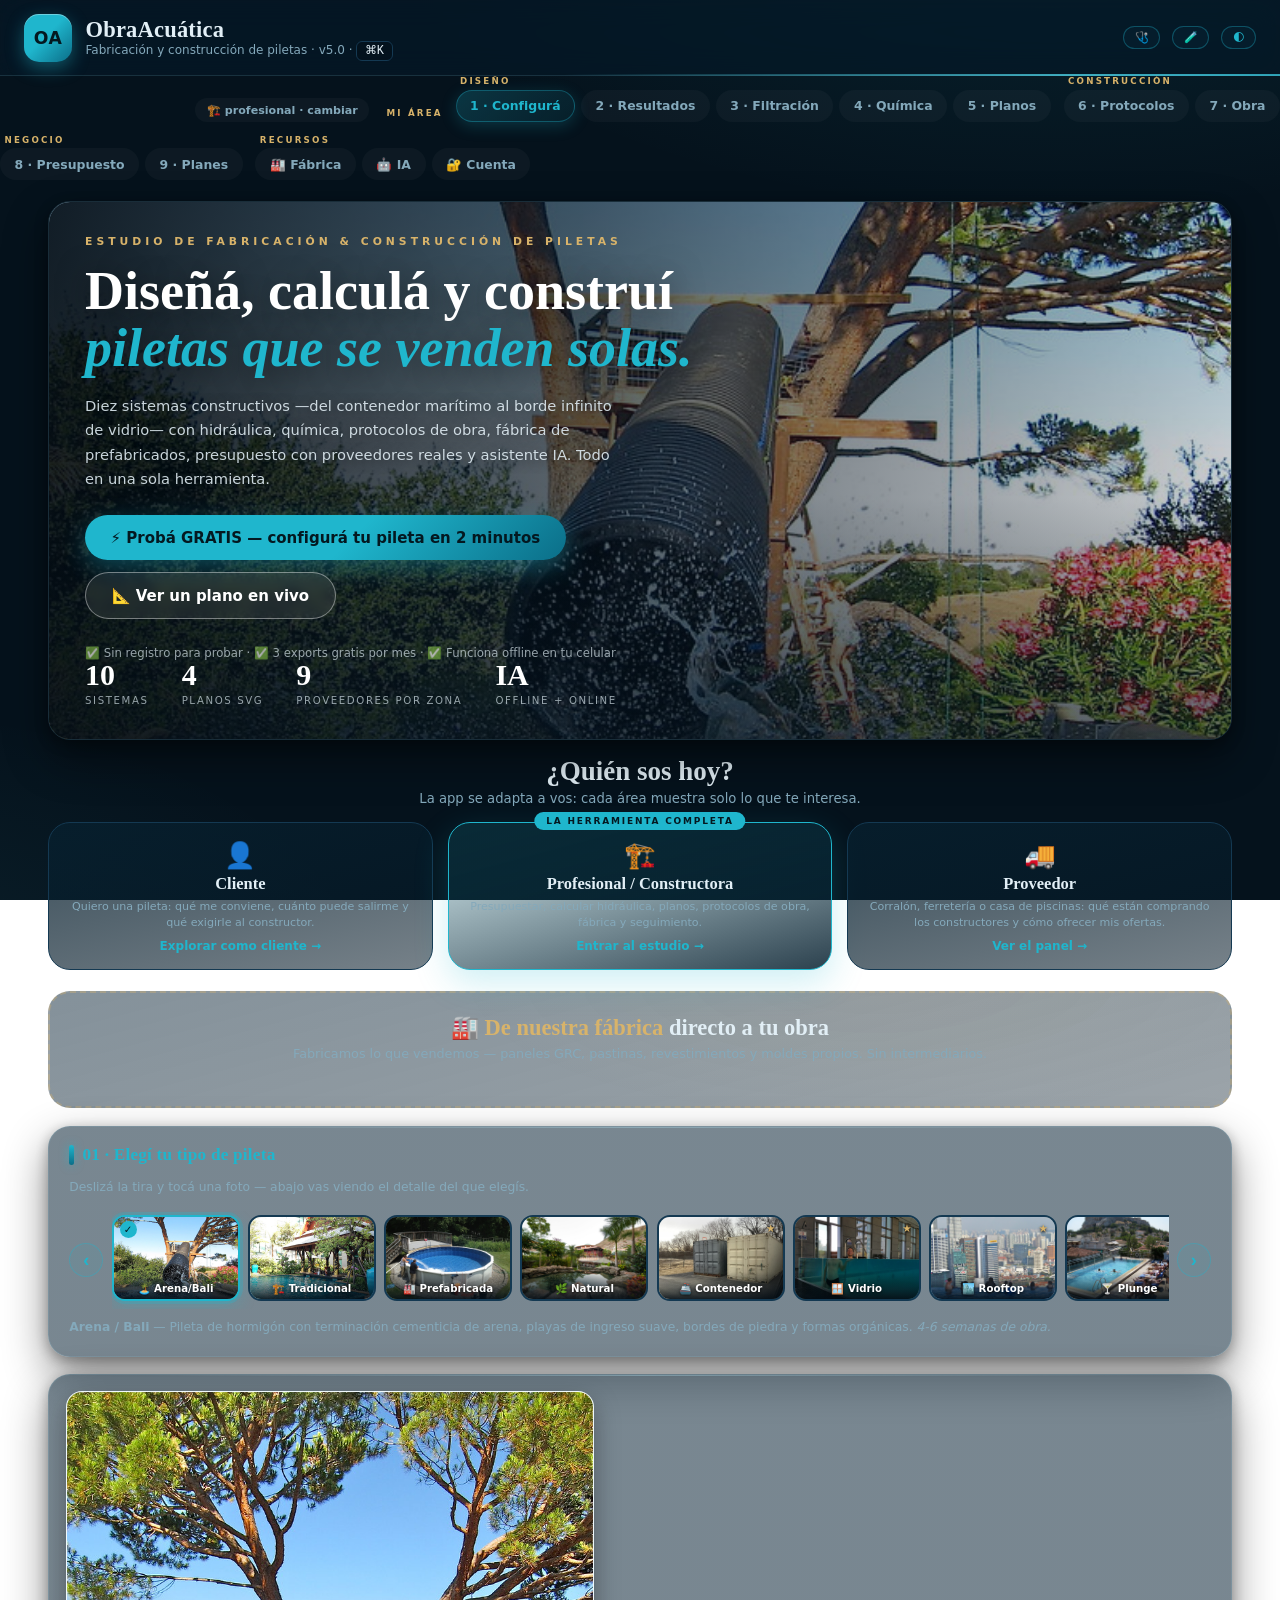
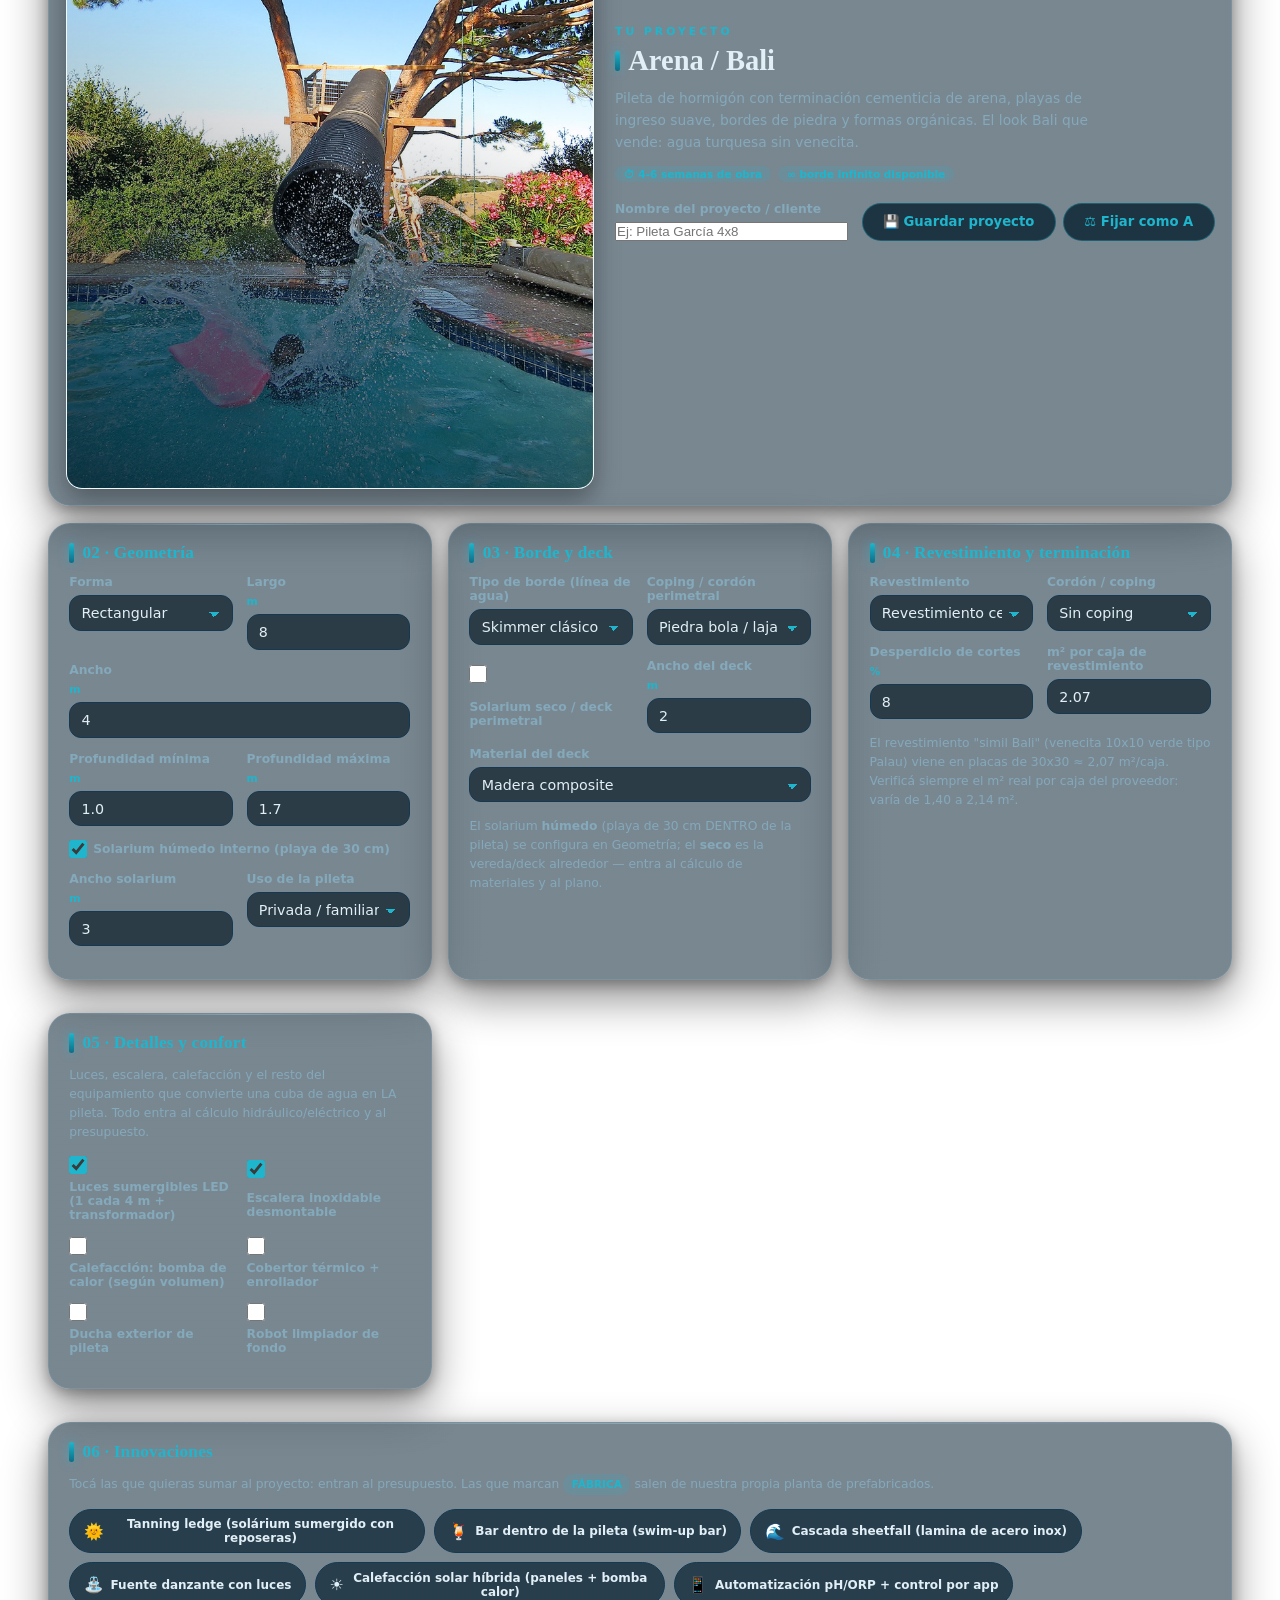
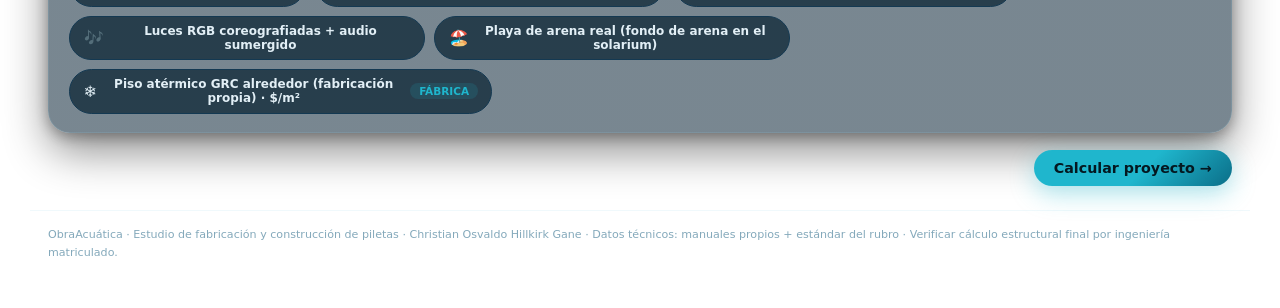
==== index.html @ 778c973c "ObraAcuatica v4.0 public release: 10 tipos de pileta, 3 roles, planos SVG, presupuesto, IA dual, PWA" ====
<!DOCTYPE html>
<html lang="es-AR">
<head>
<meta charset="UTF-8">
<meta name="viewport" content="width=device-width, initial-scale=1.0">
<title>ObraAcuática — Estudio de Fabricación y Construcción de Piletas</title>
<meta name="description" content="Configurador profesional de piletas: arena estilo Bali, construccion tradicional, prefabricadas GRC de fabrica, naturales y borde infinito. Calculo de geometria, materiales, hidraulica, filtracion, quimica del agua, protocolos de obra y presupuesto.">
<meta name="theme-color" content="#1FB6CD">
<meta http-equiv="Content-Security-Policy" content="default-src 'self'; script-src 'self' 'unsafe-inline'; style-src 'self' 'unsafe-inline' https://fonts.googleapis.com; font-src https://fonts.gstatic.com; img-src 'self' data: https:; connect-src 'self' https:; object-src 'none'; base-uri 'self'">
<meta name="referrer" content="strict-origin-when-cross-origin">
<link rel="manifest" href="manifest.webmanifest">
<link rel="icon" type="image/svg+xml" href="icon.svg">
<link rel="icon" type="image/png" sizes="192x192" href="icon-192.png">
<link rel="icon" type="image/png" sizes="512x512" href="icon-512.png">
<link rel="apple-touch-icon" href="apple-touch-icon.png">
<meta name="apple-mobile-web-app-capable" content="yes">
<meta name="apple-mobile-web-app-status-bar-style" content="black-translucent">
<meta name="apple-mobile-web-app-title" content="ObraAcuática">
<link rel="preconnect" href="https://fonts.googleapis.com">
<link rel="preconnect" href="https://fonts.gstatic.com" crossorigin>
<link href="https://fonts.googleapis.com/css2?family=Fraunces:opsz,wght@9..144,600;9..144,700;9..144,900&family=Inter:wght@400;500;600;700;800&display=swap" rel="stylesheet">
<link rel="stylesheet" href="styles.css?v=4.0">
</head>
<body data-app="obracuatica">

<header class="topbar">
  <div class="brand">
    <div class="logo">OA</div>
    <div class="brand-txt">
      <h1>ObraAcuática</h1>
      <p>Fabricación y construcción de piletas · <span id="dbVersion">v1.0</span> · <kbd title="Ctrl+K">⌘K</kbd></p>
    </div>
    <div class="user-chip hidden" id="userChip"></div>
  </div>
  <div style="display:flex;gap:0.5rem;align-items:center">
    <button class="btn mini" onclick="Enterprise.Health.open()" title="🩺 Health Dashboard" type="button">🩺</button>
    <button class="btn mini" onclick="Enterprise.SelfTest.run()" title="🧪 Tests" type="button">🧪</button>
    <button class="btn mini" onclick="Enterprise.Theme.toggle()" title="🌓 Tema" type="button">🌓</button>
  </div>
</header>
  <nav class="tabs" id="mainTabs">
    <div class="tab-group" id="roleHomeGroup">
      <span class="tg-label">Mi área</span>
      <div class="tg-btns">
        <button data-tab="cliente" type="button" id="btnTabCliente">👤 Inicio</button>
        <button data-tab="proveedor" type="button" id="btnTabProveedor">🚚 Mi panel</button>
      </div>
    </div>
    <div class="tab-group" id="grpDiseno">
      <span class="tg-label">Diseño</span>
      <div class="tg-btns">
        <button data-tab="config" class="active" type="button">1 · Configurá</button>
        <button data-tab="results" type="button">2 · Resultados</button>
        <button data-tab="filtration" type="button">3 · Filtración</button>
        <button data-tab="chemistry" type="button">4 · Química</button>
        <button data-tab="planos" type="button">5 · Planos</button>
      </div>
    </div>
    <div class="tab-group" id="grpConstruccion">
      <span class="tg-label">Construcción</span>
      <div class="tg-btns">
        <button data-tab="protocols" type="button">6 · Protocolos</button>
        <button data-tab="obra" type="button">7 · Obra</button>
      </div>
    </div>
    <div class="tab-group" id="grpNegocio">
      <span class="tg-label">Negocio</span>
      <div class="tg-btns">
        <button data-tab="budget" type="button">8 · Presupuesto</button>
        <button data-tab="planes" type="button">9 · Planes</button>
      </div>
    </div>
    <div class="tab-group" id="grpRecursos">
      <span class="tg-label">Recursos</span>
      <div class="tg-btns">
        <button data-tab="factory" type="button">🏭 Fábrica</button>
        <button data-tab="ia" type="button">🤖 IA</button>
        <button data-tab="cuenta" type="button">🔐 Cuenta</button>
      </div>
    </div>
  </nav>
</header>

<main>

  <!-- ============ LANDING HERO ============ -->
  <section class="landing" id="landing">
    <div class="landing-bg" id="landingBg"></div>
    <div class="landing-overlay"></div>
    <div class="landing-content">
      <div class="landing-kicker">Estudio de fabricación &amp; construcción de piletas</div>
      <h1 class="landing-title">Diseñá, calculá y construí<br><em>piletas que se venden solas.</em></h1>
      <p class="landing-sub">Diez sistemas constructivos —del contenedor marítimo al borde infinito de vidrio— con hidráulica, química, protocolos de obra, fábrica de prefabricados, presupuesto con proveedores reales y asistente IA. Todo en una sola herramienta.</p>
      <div class="landing-cta">
        <button class="btn primary big" id="ctaConfig" type="button">⚡ Probá GRATIS — configurá tu pileta en 2 minutos</button>
        <button class="btn ghost big" id="ctaPlanos" type="button">📐 Ver un plano en vivo</button>
      </div>
      <p class="landing-free" style="margin-top:0.7rem;font-size:0.78rem;color:rgba(226,239,246,0.65)">
        ✅ Sin registro para probar · ✅ 3 exports gratis por mes · ✅ Funciona offline en tu celular
      </p>
      <div class="landing-stats">
        <div><b>10</b><span>sistemas</span></div>
        <div><b>4</b><span>planos SVG</span></div>
        <div><b>9</b><span>proveedores por zona</span></div>
        <div><b>IA</b><span>offline + online</span></div>
      </div>
    </div>
  </section>

  <!-- ============ SELECTOR DE ROL ============ -->
  <section class="roles" id="roles">
    <div class="roles-title">
      <h2>¿Quién sos hoy?</h2>
      <p>La app se adapta a vos: cada área muestra solo lo que te interesa.</p>
    </div>
    <div class="roles-grid">
      <button class="role-card" data-role="cliente" type="button">
        <div class="rc-icon">👤</div>
        <div class="rc-name">Cliente</div>
        <div class="rc-desc">Quiero una pileta: qué me conviene, cuánto puede salirme y qué exigirle al constructor.</div>
        <div class="rc-cta">Explorar como cliente →</div>
      </button>
      <button class="role-card featured" data-role="pro" type="button">
        <div class="rc-badge">LA HERRAMIENTA COMPLETA</div>
        <div class="rc-icon">🏗️</div>
        <div class="rc-name">Profesional / Constructora</div>
        <div class="rc-desc">Presupuestar, calcular hidráulica, planos, protocolos de obra, fábrica y seguimiento.</div>
        <div class="rc-cta">Entrar al estudio →</div>
      </button>
      <button class="role-card" data-role="proveedor" type="button">
        <div class="rc-icon">🚚</div>
        <div class="rc-name">Proveedor</div>
        <div class="rc-desc">Corralón, ferretería o casa de piscinas: qué están comprando los constructores y cómo ofrecer mis ofertas.</div>
        <div class="rc-cta">Ver el panel →</div>
      </button>
    </div>
  </section>

  <!-- ============ ÁREA CLIENTE ============ -->
  <section id="tab-cliente" class="tab-panel">
    <div class="grid-2">
      <div class="card" style="grid-column:1/-1">
        <h2>👤 Tu pileta paso a paso — sin tecnicismos</h2>
        <p class="hint">Elegí el estilo, larguito y ancho, y te digo <b>cuánto puede salirte, cuánto tarda la obra y qué cosas tenés que exigir</b>. Precio orientativo de mercado (varía por zona y terminaciones).</p>
      </div>
      <div class="card" style="grid-column:1/-1">
        <h2>1 · ¿Qué estilo te gusta?</h2>
        <div id="clTypes"></div>
      </div>
      <div class="card">
        <h2>2 · Medidas y profundidad</h2>
        <div class="form-row">
          <label>Largo <span class="unit">m</span> <input type="range" id="clL" min="3" max="12" step="0.5" value="8" oninput="document.getElementById('clLv').textContent=this.value+' m'"></label>
          <label>Ancho <span class="unit">m</span> <input type="range" id="clW" min="2" max="6" step="0.5" value="4" oninput="document.getElementById('clWv').textContent=this.value+' m'"></label>
        </div>
        <div style="display:flex;justify-content:space-between;margin:-0.5rem 0 0.8rem;color:var(--aqua-bright);font-weight:700">
          <span id="clLv">8 m</span><span id="clWv">4 m</span>
        </div>
        <div class="form-row">
          <label>Profundidad
            <select id="clDepth">
              <option value="chapita">Chapita (1,0-1,3 m) — chicos y reposeras</option>
              <option value="familiar" selected>Familiar (1,4-1,7 m) — la más elegida</option>
              <option value="nadadora">Nadadora (1,8-2,2 m) — trampoline y nado</option>
            </select>
          </label>
        </div>
        <div class="form-row">
          <label class="chk"><input type="checkbox" id="clLights" checked> 💡 Luces para la noche</label>
          <label class="chk"><input type="checkbox" id="clHeat"> 🌡️ Calefacción (usarla todo el año)</label>
          <label class="chk"><input type="checkbox" id="clInfinity"> ∞ Borde infinito (el efecto premium)</label>
        </div>
      </div>
      <div class="card" id="clResultCard">
        <h2>Tu estimación</h2>
        <div id="clResult"></div>
      </div>
      <div class="card" style="grid-column:1/-1">
        <h2>3 · Las 8 preguntas que tenés que hacerle ANTES de firmar</h2>
        <ol class="cl-questions" id="clQuestions"></ol>
      </div>
      <div class="card" style="grid-column:1/-1">
        <h2>4 · Tu primera lista de compras (mantenimiento)</h2>
        <p class="hint">Lo que vas a necesitar sí o sí desde el día uno — pedilo en cualquier casa de piscinas:</p>
        <div id="clKit" class="table-wrap"></div>
      </div>
    </div>
  </section>

  <!-- ============ ÁREA PROVEEDOR ============ -->
  <section id="tab-proveedor" class="tab-panel">
    <div class="grid-2">
      <div class="card" style="grid-column:1/-1">
        <h2>🚚 Panel del proveedor</h2>
        <p class="hint">Sos corralón, ferretería, casa de piscinas o servicio: acá ves <b>qué compran los constructores</b> cuando presupuestan con ObraAcuática y podés <b>publicar tus ofertas</b> para tu zona.</p>
      </div>
      <div class="card" style="grid-column:1/-1">
        <h2>📊 Qué están comprando (demanda típica de una pileta 8×4)</h2>
        <div id="pvDemanda" class="table-wrap"></div>
        <p class="hint">Volúmenes de referencia calculados sobre una pileta familiar 8×4 con venecita. Los constructores de tu zona piden esto todos los meses.</p>
      </div>
      <div class="card">
        <h2>📣 Publicar mi oferta</h2>
        <div class="form-row"><label>Nombre de mi negocio <input type="text" id="pvName" placeholder="Corralón El Puente"></label></div>
        <div class="form-row">
          <label>Rubro
            <select id="pvCat"></select>
          </label>
          <label>Ciudad / zona <input type="text" id="pvCity" placeholder="Corrientes Capital"></label>
        </div>
        <div class="form-row"><label>WhatsApp (con característica) <input type="text" id="pvPhone" placeholder="3794xxxxxxx"></label></div>
        <div class="form-row">
          <label>Oferta (título) <input type="text" id="pvOfferTitle" placeholder="Cemento portland 50 kg — oferta primavera"></label>
          <label>Precio <span class="unit">ARS</span> <input type="number" id="pvOfferPrice" placeholder="0"></label>
        </div>
        <div class="form-row"><label>Detalle <input type="text" id="pvOfferDetail" placeholder="Válido hasta fin de mes · entrega incluida en radio 30 km"></label></div>
        <button class="btn primary" id="pvPublish" type="button">Publicar oferta</button>
        <p class="hint" id="pvMsg" style="margin:0.5rem 0 0"></p>
      </div>
      <div class="card">
        <h2>🏷️ Ofertas de tu zona</h2>
        <div id="pvOffers"></div>
      </div>
      <div class="card" style="grid-column:1/-1">
        <h2>🤝 Sumarme al directorio de constructores</h2>
        <p class="hint">Al guardar tus datos de negocio también quedás en el <b>directorio de proveedores</b> que ven los constructores al presupuestar cada rubro (con tu WhatsApp a un click). En la versión online, tus ofertas llegan directo a sus pantallas.</p>
        <button class="btn" id="pvRegister" type="button">Agregar mi negocio al directorio</button>
      </div>
    </div>
  </section>

  <!-- ============ FÁBRICA: publicidad rústica en el landing ============ -->
  <section class="fabrica-landing">
    <div class="fabrica-header">
      <h2>🏭 <span>De nuestra fábrica</span> directo a tu obra</h2>
      <p>Fabricamos lo que vendemos — paneles GRC, pastinas, revestimientos y moldes propios. Sin intermediarios.</p>
    </div>
    <div class="fabrica-strip" id="fabricaLanding"></div>
  </section>

  <!-- ============ TAB 1: CONFIGURÁ ============ -->
  <section id="tab-config" class="tab-panel active">

      <div class="card" style="grid-column:1/-1">
        <h2>01 · Elegí tu tipo de pileta</h2>
        <p class="hint">Deslizá la tira y tocá una foto — abajo vas viendo el detalle del que elegís.</p>
        <div id="typeCards"></div>
      </div>

      <div class="card hero-card" id="heroCard">
        <div class="hero-art" id="heroArt"></div>
        <div class="hero-info">
          <div class="hero-kicker">tu proyecto</div>
          <h2 id="heroName" style="color:var(--txt)">Arena / Bali</h2>
          <p id="heroDesc" class="hero-desc"></p>
          <div class="hero-meta">
            <span class="tag aqua" id="heroTime"></span>
            <span class="tag aqua" id="heroBorder"></span>
          </div>
          <div class="form-row" style="margin:0.8rem 0 0">
            <label style="flex:3">Nombre del proyecto / cliente
              <input type="text" id="pjName" placeholder="Ej: Pileta García 4x8">
            </label>
            <div style="align-self:end;display:flex;gap:0.5rem">
              <button class="btn" id="pjSave" type="button">💾 Guardar proyecto</button>
              <button class="btn" id="abSet" type="button" title="Deja esta configuración fija para comparar contra cualquier cambio">⚖️ Fijar como A</button>
            </div>
          </div>
          <p class="hint" id="abMsg" style="margin:0.5rem 0 0"></p>
        </div>
      </div>

      <div class="card hidden" id="pjListCard">
        <h2>Mis proyectos guardados</h2>
        <div id="pjList" class="chip-grid"></div>
        <p class="hint" id="pjMsg" style="margin:0.5rem 0 0"></p>
      </div>

    <div class="grid-2">

      <div class="card">
        <h2>02 · Geometría</h2>
        <div class="form-row">
          <label>Forma
            <select id="fShape">
              <option value="rect">Rectangular</option>
              <option value="roman">Romana (rectangular + escaleras)</option>
              <option value="free">Orgánica / libre (estilo Bali)</option>
              <option value="oval">Ovalada</option>
            </select>
          </label>
          <label>Largo <span class="unit">m</span>
            <input type="number" id="fLen" value="8" min="2" max="30" step="0.1">
          </label>
          <label>Ancho <span class="unit">m</span>
            <input type="number" id="fWidth" value="4" min="1.5" max="15" step="0.1">
          </label>
        </div>
        <div class="form-row">
          <label>Profundidad mínima <span class="unit">m</span>
            <input type="number" id="fDepthMin" value="1.0" min="0.3" max="2.5" step="0.05">
          </label>
          <label>Profundidad máxima <span class="unit">m</span>
            <input type="number" id="fDepthMax" value="1.7" min="0.5" max="3.5" step="0.05">
          </label>
          <label class="chk">
            <input type="checkbox" id="fSolarium" checked>
            Solarium húmedo interno (playa de 30 cm)
          </label>
        </div>
        <div class="form-row">
          <label>Ancho solarium <span class="unit">m</span>
            <input type="number" id="fSolW" value="3" min="1" max="8" step="0.5">
          </label>
          <label>Uso de la pileta
            <select id="fUse">
              <option value="res">Privada / familiar</option>
              <option value="semi">Semi-pública (hotel, club)</option>
              <option value="pub">Pública (municipal, escuela)</option>
            </select>
          </label>
        </div>
        <div id="geoWarn" class="warn hidden"></div>
      </div>

      <div class="card">
        <h2>03 · Borde y deck</h2>
        <div class="form-row">
          <label>Tipo de borde (línea de agua)
            <select id="fBorderType">
              <option value="skimmer">Skimmer clásico (borde seco)</option>
              <option value="rebose">Rebose perimetral (espejo a ras)</option>
              <option value="infinity1">Borde infinito — un lado</option>
              <option value="infinityP">Borde infinito — perimetral</option>
            </select>
          </label>
          <label>Coping / cordón perimetral
            <select id="fCopingType">
              <option value="stone">Piedra bola / laja</option>
              <option value="grc">Losas GRC de fábrica</option>
              <option value="brick">Ladrillo / cerámico</option>
              <option value="wood">Madera composite</option>
              <option value="mosaic">Bulón 40 / venecita</option>
              <option value="none">Sin coping</option>
            </select>
          </label>
        </div>
        <div id="infinityBox" class="sub-box hidden">
          <div class="form-row">
            <label>Desnivel del terreno
              <select id="fTerrain">
                <option value="slope">En desnivel (ideal)</option>
                <option value="flat">Terreno plano (requiere obra extra)</option>
              </select>
            </label>
          </div>
          <p class="hint">Este borde agrega canaleta de rebalse, estanque compensador (7% del volumen) y segunda bomba. Se calcula en la pestaña 2 y el protocolo va en la 5.</p>
        </div>
        <div class="form-row">
          <label class="chk">
            <input type="checkbox" id="fDeck">
            Solarium seco / deck perimetral
          </label>
          <label>Ancho del deck <span class="unit">m</span>
            <input type="number" id="fDeckW" value="2" min="0.5" max="6" step="0.25">
          </label>
          <label>Material del deck
            <select id="fDeckMat">
              <option value="madera">Madera composite</option>
              <option value="piedra">Laja / piedra</option>
              <option value="hormigon">Hormigón pulido</option>
              <option value="cesped">Césped</option>
              <option value="atermico">Losetas atérmicas GRC (de fábrica)</option>
            </select>
          </label>
        </div>
        <p class="hint">El solarium <b>húmedo</b> (playa de 30 cm DENTRO de la pileta) se configura en Geometría; el <b>seco</b> es la vereda/deck alrededor — entra al cálculo de materiales y al plano.</p>
      </div>

      <div class="card">
        <h2>04 · Revestimiento y terminación</h2>
        <div class="form-row">
          <label>Revestimiento
            <select id="fFinish"></select>
          </label>
          <label>Cordón / coping
            <select id="fCopingType">
              <option value="none">Sin coping</option>
              <option value="stone">Piedra bola / laja</option>
              <option value="grc">Losas GRC de fábrica</option>
              <option value="brick">Ladrillo / cerámico</option>
            </select>
          </label>
        </div>
        <div class="form-row">
          <label>Desperdicio de cortes <span class="unit">%</span>
            <input type="number" id="fWaste" value="8" min="3" max="20" step="1">
          </label>
          <label>m² por caja de revestimiento
            <input type="number" id="fBoxM2" value="2.07" min="0.5" max="4" step="0.01">
          </label>
        </div>
        <p class="hint">El revestimiento "simil Bali" (venecita 10x10 verde tipo Palau) viene en placas de 30x30 ≈ 2,07 m²/caja. Verificá siempre el m² real por caja del proveedor: varía de 1,40 a 2,14 m².</p>
      </div>

      <div class="card">
        <h2>05 · Detalles y confort</h2>
        <p class="hint">Luces, escalera, calefacción y el resto del equipamiento que convierte una cuba de agua en LA pileta. Todo entra al cálculo hidráulico/eléctrico y al presupuesto.</p>
        <div class="form-row">
          <label class="chk">
            <input type="checkbox" id="fLights" checked>
            Luces sumergibles LED (1 cada 4 m + transformador)
          </label>
          <label class="chk">
            <input type="checkbox" id="fLadder" checked>
            Escalera inoxidable desmontable
          </label>
        </div>
        <div class="form-row">
          <label class="chk">
            <input type="checkbox" id="fHeat">
            Calefacción: bomba de calor (según volumen)
          </label>
          <label class="chk">
            <input type="checkbox" id="fCover">
            Cobertor térmico + enrollador
          </label>
        </div>
        <div class="form-row">
          <label class="chk">
            <input type="checkbox" id="fShower">
            Ducha exterior de pileta
          </label>
          <label class="chk">
            <input type="checkbox" id="fRobot">
            Robot limpiador de fondo
          </label>
        </div>
      </div>
    </div>

    <div class="card" style="grid-column:1/-1">
      <h2>06 · Innovaciones</h2>
      <p class="hint">Tocá las que quieras sumar al proyecto: entran al presupuesto. Las que marcan <span class="tag aqua">FÁBRICA</span> salen de nuestra propia planta de prefabricados.</p>
      <div id="innChips" class="chip-grid"></div>
    </div>

    <div class="next-step">
      <button class="btn primary" id="goResults" type="button">Calcular proyecto →</button>
    </div>
  </section>

  <!-- ============ TAB 2: RESULTADOS ============ -->
  <section id="tab-results" class="tab-panel">
    <div class="card">
      <h2>Geometría y volumen</h2>
      <div id="resGeo" class="kpi-grid"></div>
      <div id="geoBreakdown"></div>
    </div>
    <div class="card">
      <h2>Hidráulica resumida</h2>
      <div id="resHyd" class="kpi-grid"></div>
      <p class="hint">El detalle completo de filtros, bombas, cañerías y accesorios va en la pestaña 3.</p>
    </div>
    <div class="card" id="flotCard">
      <h2>⚓ Flotación — napa alta (pileta vacía)</h2>
      <div id="flotBox"></div>
    </div>

    <div class="card hidden" id="abCard">
      <h2>⚖️ Comparador A/B — ¿cuál le conviene a tu cliente?</h2>
      <p class="hint">Fijaste una configuración como <b>A</b>: ahora todo lo que cambies en Configurá se compara en vivo acá. Ideal para cerrar la venta entre dos opciones.</p>
      <div id="abBody"></div>
    </div>
    <div class="card">
      <h2>Materiales de revestimiento</h2>
      <div id="resMat" class="kpi-grid"></div>
      <div id="matBreakdown"></div>
    </div>

    <div class="card" id="colorCard">
      <h2>🎨 Color de agua y paleta — según tu revestimiento</h2>
      <div id="colorBody"></div>
    </div>

    <div class="card" id="infResultsCard">
      <h2>Borde infinito — cálculo específico</h2>
      <div id="resInf" class="kpi-grid"></div>
    </div>

    <div class="card hidden" id="thermalCard">
      <h2>🌡️ Climatización — balance térmico</h2>
      <div class="form-row">
        <label>Temperatura objetivo <span class="unit">°C</span>
          <input type="number" id="thTarget" value="28" min="24" max="34" step="1">
        </label>
        <label>Tarifa eléctrica <span class="unit">ARS/kWh</span>
          <input type="number" id="thTariff" value="350" min="50" max="2000" step="10">
        </label>
      </div>
      <div id="thermalBody"></div>
    </div>
  </section>

  <!-- ============ TAB 3: FILTRACIÓN ============ -->
  <section id="tab-filtration" class="tab-panel">
    <div class="card">
      <h2>Sistema de filtración — comparador</h2>
      <p class="hint">Filtración (saca mugre) y desinfección (mata bichos) son cosas distintas: sal, UV y ozono son desinfección y siempre necesitan un filtro mecánico atrás. Los combinables están marcados.</p>
      <div class="form-row">
        <label>Filtración mecánica
          <select id="fFilter"></select>
        </label>
        <label>Desinfección / complemento
          <select id="fSanitizer">
            <option value="cl">Cloro manual</option>
            <option value="salt">Electrólisis salina</option>
            <option value="uv">UV + cloro residual</option>
            <option value="ozone">Ozono + cloro residual</option>
            <option value="activeo2">Oxígeno activo</option>
            <option value="none">Sin química (pileta natural)</option>
          </select>
        </label>
      </div>
      <div id="filterCompare" class="table-wrap"></div>
    </div>
    <div class="card">
      <h2>Dimensionado del equipo</h2>
      <div id="filterSizing" class="kpi-grid"></div>
      <div id="filterDetail"></div>
    </div>
    <div class="card">
      <h2>Sala de máquinas — esquema recomendado</h2>
      <div id="machineRoom" class="schema"></div>
    </div>
  </section>

  <!-- ============ TAB 4: QUÍMICA ============ -->
  <section id="tab-chemistry" class="tab-panel">
    <div class="card">
      <h2>Parámetros objetivo del agua</h2>
      <p class="hint">Valores de referencia para pileta privada con revestimiento de venecita o cementicio. Con venecita cuidá la dureza (el yeso de la venecita se ataca con agua blanda); con revestimiento cementicio cuidá el pH alto sostenido.</p>
      <div id="chemTargets" class="table-wrap"></div>
    </div>
    <div class="card">
      <h2>Chequeo y corrección del agua</h2>
      <div class="form-row">
        <label>Volumen detectado <span class="unit">m³</span>
          <input type="number" id="cVol" readonly>
        </label>
        <label>pH medido
          <input type="number" id="cPH" value="7.2" min="6.4" max="8.4" step="0.05">
        </label>
        <label>Cloro libre medido <span class="unit">ppm</span>
          <input type="number" id="cCl" value="0.5" min="0" max="10" step="0.1">
        </label>
      </div>
      <div class="form-row">
        <label>Alcalinidad <span class="unit">ppm</span>
          <input type="number" id="cAlk" value="70" min="0" max="300" step="5">
        </label>
        <label>Dureza cálcica <span class="unit">ppm</span>
          <input type="number" id="cHard" value="180" min="0" max="1000" step="10">
        </label>
        <label>Ác. cianúrico <span class="unit">ppm</span>
          <input type="number" id="cCyA" value="30" min="0" max="200" step="5">
        </label>
      </div>
      <button class="btn" id="btnChem" type="button">Calcular correcciones</button>
      <div id="chemActions"></div>
      <p class="hint disclaimer">⚠️ Las dosificaciones son orientativas (regla de arranque del rubro) y dependen de la temperatura, el uso y la carga orgánica. Agregá, circulá 30-60 min y volvé a medir antes de seguir. Nunca mezclés productos distintos en seco o concentrados.</p>
    </div>
    <div class="card">
      <h2>Rutina de mantenimiento</h2>
      <div id="chemRoutine"></div>
    </div>
  </section>

  <!-- ============ TAB 6: GUÍA PASO A PASO + PROTOCOLOS ============ -->
  <section id="tab-protocols" class="tab-panel">
    <div class="card">
      <h2>📚 Guía paso a paso — te llevamos de la mano</h2>
      <p class="hint">Elegí quién sos y qué pileta querés construir. Te guiamos <b>un paso por vez</b> con las cosas que NO te podés saltear.</p>
      <div class="form-row">
        <label>Soy…
          <select id="guiaMode">
            <option value="cliente">👤 Cliente (quiero entender qué hace el constructor)</option>
            <option value="pro" selected>🏗️ Constructor / Piletero (modo técnico)</option>
          </select>
        </label>
        <label>Sistema
          <select id="guiaType"></select>
        </label>
      </div>
      <div id="guiaWizard"></div>
    </div>

    <div class="card">
      <h2>📋 Protocolo completo (referencia rápida)</h2>
      <p class="hint">Para los que prefieren ver toda la lista de una vez en vez del paso a paso.</p>
      <div class="form-row">
        <label>Sistema
          <select id="pType"></select>
        </label>
        <label>Fase
          <select id="pPhase">
            <option value="pre">Pre-obra y relevamiento</option>
            <option value="struct">Estructura</option>
            <option value="water">Impermeabilización y revestimiento</option>
            <option value="install">Equipo e instalaciones</option>
            <option value="startup">Puesta en marcha</option>
            <option value="maint">Mantenimiento anual</option>
            <option value="winter">Invernada</option>
          </select>
        </label>
      </div>
      <div id="protocolBody"></div>
    </div>

    <div class="card" id="fabricaAd" style="border:2px dashed var(--gold);background:linear-gradient(165deg,rgba(216,179,106,0.06),rgba(7,32,47,0.6))">
      <h2 style="color:var(--gold)">🏭 De nuestra fábrica — directo a tu obra</h2>
      <p class="hint" style="color:var(--muted)">Fabricamos lo que vendemos. Sin intermediarios, con control de calidad propio.</p>
      <div class="fabrica-grid" id="fabricaGrid"></div>
    </div>
  </section>

  <!-- ============ TAB 6: FÁBRICA ============ -->
  <section id="tab-factory" class="tab-panel">
    <div class="card">
      <h2>Fórmulas de fábrica — línea pileta</h2>
      <p class="hint">Formulaciones propias validadas (abril 2026, v2.0 corregida): sin cal (se lixivia con cloro) y sin sorbitol (hincha la matriz). Todo lo que podés fabricar vos para abastecer tus propias obras y vender a terceros.</p>
      <div class="form-row">
        <label>Fórmula
          <select id="ffFormula"></select>
        </label>
        <label>Lote a fabricar <span class="unit">kg</span>
          <input type="number" id="ffBatch" value="10" min="1" max="500" step="1">
        </label>
      </div>
      <div id="factoryBody"></div>
    </div>
    <div class="card">
      <h2>Prefabricados GRC — producción con moldes propios</h2>
      <div id="grcBody"></div>
    </div>
  </section>

  <!-- ============ TAB 7: PRESUPUESTO ============ -->
  <section id="tab-budget" class="tab-panel">
    <div class="card">
      <h2>Presupuesto de materiales</h2>
      <p class="hint">Precios referenciales de septiembre 2026 (ARS) — editalos que quedan guardados en tu navegador. Tocá cualquier celda de <b>"Dónde comprarlo"</b> y te doy opciones de proveedores reales para TU zona: cadenas nacionales, tu directorio local, tiendas online y búsqueda directa en Google Maps y MercadoLibre.</p>
      <div class="form-row">
        <label>Provincia
          <select id="zProv"></select>
        </label>
        <label>Ciudad
          <select id="zCity"></select>
        </label>
        <label>Radio de búsqueda <span class="unit">km</span>
          <input type="number" id="zKm" value="30" min="1" max="500" step="5">
        </label>
      </div>
      <div class="form-row">
        <label>Ajuste general de precios <span class="unit">%</span>
          <input type="number" id="bAdj" value="0" min="-50" max="200" step="5">
        </label>
        <label>Contingencia <span class="unit">%</span>
          <input type="number" id="bCont" value="10" min="0" max="30" step="1">
        </label>
        <label>Margen de obra <span class="unit">%</span>
          <input type="number" id="bMargin" value="35" min="0" max="200" step="5">
        </label>
        <label class="chk">
          <input type="checkbox" id="bIva" checked>
          Sumar IVA al precio final
        </label>
        <label>Régimen de IVA de los materiales
          <select id="bIvaRegime">
            <option value="general">General — todo al 21%</option>
            <option value="reducido">Obra adherida — lista al 10,5%</option>
          </select>
        </label>
        <label>Precios actualizados al
          <input type="date" id="bPriceDate">
        </label>
        <label class="chk">
          <input type="checkbox" id="bClientMode">
          Modo cliente (oculta costos internos)
        </label>
      </div>
      <div id="budgetTable" class="table-wrap"></div>
      <div id="budgetTotals"></div>
      <div id="paymentPlan"></div>
      <div class="next-step">
        <button class="btn" id="btnXLS" type="button">📊 Excel</button>
        <button class="btn" id="btnDOC" type="button">📝 Word</button>
        <button class="btn" id="btnMD" type="button">🗂 Markdown</button>
        <button class="btn" id="btnOdoo" type="button">📦 Odoo</button>
        <button class="btn" id="btnCSV" type="button">⚙ CSV</button>
        <button class="btn" id="btnPrint" type="button">🖨 PDF / Imprimir</button>
      </div>
    </div>
  </section>

  <!-- ============ TAB 8: PLANOS ============ -->
  <section id="tab-planos" class="tab-panel">
    <div class="card">
      <h2>Planos del proyecto</h2>
      <p class="hint">Generados en vivo desde tu configuración: planta con el equipamiento ubicado y cortes con profundidades. Descargalos como SVG o imprimilos. Son planos <b>orientativos de proyecto</b> — el ejecutivo lo firma ingeniería matriculada.</p>
      <div class="form-row">
        <label>Vista
          <select id="plView">
            <option value="planta">Planta — vista superior con equipamiento</option>
            <option value="axo">Axonométrica 3D — conjunto</option>
            <option value="corteT">Corte transversal A-A</option>
            <option value="corteL">Corte longitudinal B-B</option>
          </select>
        </label>
        <label>Rotulado
          <select id="plDetail">
            <option value="full">Completo (equipos + dimensiones)</option>
            <option value="simple">Simple (solo geometría y dimensiones)</option>
          </select>
        </label>
      </div>
      <div class="plano-wrap" id="planoWrap"></div>
      <div class="next-step">
        <button class="btn" id="btnSVG" type="button">Descargar SVG</button>
        <button class="btn" id="btnPrint2" type="button">Imprimir plano</button>
      </div>
    </div>
  </section>

  <!-- ============ TAB 9: OBRA ============ -->
  <section id="tab-obra" class="tab-panel">
    <div id="obraBody"></div>
  </section>

  <!-- ============ TAB 10: ASISTENTE IA ============ -->
  <section id="tab-ia" class="tab-panel">
    <div class="card ia-card">
      <div class="ia-head">
        <div>
          <h2>Asistente especialista — compras · construcción · arquitectura</h2>
          <p class="hint" style="margin-bottom:0">Responde con los números de TU proyecto. Doble motor: <b>offline</b> (experto local, siempre) y <b>online</b> (conectá tu IA). La conversación queda guardada.</p>
        </div>
        <div style="display:flex;gap:0.5rem;align-items:center">
          <button class="btn mini" id="iaClear" type="button" title="Borrar conversación">🗑️</button>
          <div class="ia-status" id="iaStatus">⚪ offline</div>
        </div>
      </div>

      <div class="ia-settings sub-box">
        <div class="form-row" style="margin-bottom:0.5rem">
          <label>Motor
            <select id="iaPreset">
              <option value="glm">GLM (Z.ai)</option>
              <option value="openai">OpenAI</option>
              <option value="deepseek">DeepSeek</option>
              <option value="openrouter">OpenRouter</option>
              <option value="custom">Personalizado</option>
            </select>
          </label>
          <label>Modo
            <select id="iaMode">
              <option value="auto">Auto (online si está conectado)</option>
              <option value="offline">Solo offline (sin internet)</option>
            </select>
          </label>
        </div>
        <div class="form-row" style="margin-bottom:0.5rem">
          <label>Endpoint (base URL)
            <input type="text" id="iaBase" placeholder="https://...">
          </label>
          <label>Modelo
            <input type="text" id="iaModel" placeholder="glm-4-flash">
          </label>
        </div>
        <div class="form-row" style="margin-bottom:0">
          <label>API key — queda SOLO en este navegador 🔒
            <input type="password" id="iaKey" placeholder="pegá tu clave (no se guarda en ningún otro lado)">
          </label>
          <div style="align-self:end;display:flex;gap:0.5rem">
            <button class="btn" id="iaTest" type="button">Probar conexión</button>
            <button class="btn primary" id="iaSave" type="button">Guardar</button>
          </div>
        </div>
        <p class="hint" style="margin:0.6rem 0 0">🔐 La clave viaja únicamente al endpoint que elegiste, desde tu navegador. Nunca se incluye en exports ni informes. Sin clave, el experto offline sigue funcionando igual.</p>
        <p id="iaTestMsg" class="hint" style="margin:0.3rem 0 0"></p>
      </div>

      <div class="chat-box" id="chatBox"></div>

      <div class="chip-grid" id="iaChips" style="margin:0.7rem 0">
        <button class="chip" type="button">¿Qué sistema me conviene?</button>
        <button class="chip" type="button">¿Qué equipo necesito?</button>
        <button class="chip" type="button">Compará arena vs contenedor</button>
        <button class="chip" type="button">El agua está verde</button>
        <button class="chip" type="button">¿Cómo cobro esta pileta?</button>
        <button class="chip" type="button">¿Dónde compro más barato?</button>
        <button class="chip" type="button">Borde infinito</button>
        <button class="chip" type="button">Cronograma de obra</button>
      </div>

      <div class="form-row" style="margin-bottom:0">
        <label style="flex:6">Tu consulta
          <input type="text" id="iaInput" placeholder="Preguntame lo que sea: técnica, de compras, de negocio…">
        </label>
        <div style="align-self:end"><button class="btn primary" id="iaSend" type="button">Enviar ➤</button></div>
      </div>
    </div>
  </section>

  <!-- ============ TAB 11: CUENTA / SEGURIDAD ============ -->
  <section id="tab-cuenta" class="tab-panel">
    <div id="authBody"></div>
  </section>

  <!-- ============ TAB 12: PLANES & LEGAL ============ -->
  <section id="tab-planes" class="tab-panel">
    <div class="card">
      <h2>Planes de ObraAcuática</h2>
      <p class="hint">Empezá gratis. Cuando necesites más, pasate a Pro con un click (Mercado Pago).</p>
      <div class="planes-grid">
        <div class="plan-card">
          <div class="plan-name">Gratis</div>
          <div class="plan-price">$0<span>/siempre</span></div>
          <ul>
            <li>✔ 10 sistemas + hidráulica + química + planos en pantalla</li>
            <li>✔ Todo lo que ves ahora — sin registro</li>
            <li>✔ <b>3 exports por mes</b> (para probar)</li>
            <li>✔ Con marca ObraAcuática en los informes</li>
          </ul>
          <button class="btn" disabled type="button">Ya lo estás usando ✅</button>
        </div>
        <div class="plan-card featured">
          <div class="plan-badge">PARA TRABAJAR EN SERIO</div>
          <div class="plan-name">Pro</div>
          <div class="plan-price">USD 15<span>/mes</span><small> ≈ $18.000 ARS · cancelá cuando quieras</small></div>
          <ul>
            <li>✔ <b>Exports ILIMITADOS</b> (Excel · Word · PDF · MD · CSV · Odoo)</li>
            <li>✔ Sin marca de agua en planos e informes</li>
            <li>✔ Seguimiento de obra + cronograma con fechas</li>
            <li>✔ Informe de cliente HTML profesional</li>
            <li>✔ Proyectos guardados ilimitados</li>
            <li>✔ Comparador A/B de configuraciones</li>
            <li>✔ Soporte prioritario por WhatsApp</li>
          </ul>
          <a class="btn primary big" id="ctaPro" href="#" target="_blank" rel="noopener" style="text-decoration:none;display:inline-flex">💳 Activar Pro ahora</a>
          <p class="hint" style="margin:0.5rem 0 0;font-size:0.7rem">Pago seguro vía Mercado Pago · activación inmediata</p>
        </div>
        <div class="plan-card">
          <div class="plan-name">Constructoras<br><small>white-label</small></div>
          <div class="plan-price">USD 500<span>/año</span></div>
          <ul>
            <li>✔ La app completa con <b>TU logo y colores</b></li>
            <li>✔ Para todo tu equipo de ventas</li>
            <li>✔ Tu catálogo de formatos y precios propios</li>
            <li>✔ Capacitación de 2 h a tu equipo</li>
            <li>✔ Soporte dedicado</li>
          </ul>
          <a class="btn" id="ctaWhite" href="#" target="_blank" rel="noopener">Consultar por WhatsApp</a>
        </div>
      </div>
      <div class="card" style="margin-top:1rem;border:1.5px dashed var(--aqua-line)">
        <h2 style="font-size:0.95rem">🎁 ¿Cómo consigo más exports gratis?</h2>
        <p class="hint" style="margin:0">Los exports se renuevan automáticamente cada mes. Si necesitás más antes, escribinos por <a href="https://wa.me/5493790000000" target="_blank" style="color:var(--aqua-bright)">WhatsApp</a> y te activamos un mes de Prueba Pro sin costo — sin compromiso.</p>
      </div>
    </div>
    <div class="card">
      <h2>🔐 Qué puede hacer cada rol</h2>
      <p class="hint">La app se adapta a quién la usa: cada área ve y puede hacer solo lo suyo.</p>
      <div id="permBox" class="table-wrap"></div>
    </div>
    <div class="card">
      <h2>Términos de uso y privacidad</h2>
      <details>
        <summary>Términos y condiciones de uso</summary>
        <p class="hint">ObraAcuática es una herramienta de estimación y proyecto para la construcción de piletas. Los cálculos (materiales, hidráulica, estructura, presupuesto) son <b>orientativos</b>: el proyecto ejecutivo y la seguridad estructural deben ser verificados y firmados por un profesional matriculado. Los precios de referencia tienen fecha de vigencia y varían por zona y proveedor. El usuario es responsable del uso final de la información generada. Las formulaciones de fábrica incluidas en la versión del dueño son confidenciales y de exclusiva propiedad del titular.</p>
      </details>
      <details>
        <summary>Política de privacidad</summary>
        <p class="hint">ObraAcuática funciona 100% en tu navegador: <b>ningún dato que cargues (proyectos, precios, clientes, avance de obra) sale de tu dispositivo</b>. No hay servidor propio que reciba tu información. Si conectás tu propio motor IA (opcional), tu clave de API se guarda solo en este navegador y viaja únicamente al proveedor que elijas. Si contratás un plan, los datos de pago los procesa el procesador de pagos (Mercado Pago) bajo su política, no nosotros.</p>
      </details>
      <details>
        <summary>Fotografías</summary>
        <p class="hint">Las fotografías son de autores en Flickr bajo licencia Creative Commons BY (créditos en CREDITS-FOTOS.md). Las ilustraciones son creación propia de ObraAcuática.</p>
      </details>
    </div>
  </section>

</main>

<footer>
  <p>ObraAcuática · Estudio de fabricación y construcción de piletas · Christian Osvaldo Hillkirk Gane · Datos técnicos: manuales propios + estándar del rubro · Verificar cálculo estructural final por ingeniería matriculado.</p>
</footer>

<script src="data.js?v=4.0"></script>
<script src="protocols.js?v=4.0"></script>
<script src="engine.js?v=4.0"></script>
<script src="planos.js?v=4.0"></script>
<script src="ilustraciones.js?v=4.0"></script>
<script src="obra.js?v=4.0"></script>
<script src="proveedores.js?v=4.0"></script>
<script src="ia.js?v=4.0"></script>
<script src="sec-core.js?v=4.0"></script>
<script src="auth.js?v=4.0"></script>
<script src="enterprise.js?v=4.0"></script>
<script src="ui.js?v=4.0"></script>
</body>
</html>
---- styles.css ----
/* ============================================================
   ObraAcuática — tema agua profunda · v5.0 diseño UI/UX
   Glassmorphism + animaciones suaves + bordes redondeados
   Paleta: profundo #05121C · aqua #1FB6CD · arena #E8DCC4
   ============================================================ */

:root {
  --bg: #05121C;
  --bg2: #071B29;
  --card: rgba(10, 36, 54, 0.55);
  --card2: rgba(13, 44, 66, 0.45);
  --glass-line: rgba(150, 210, 230, 0.14);
  --line: #143952;
  --aqua: #1FB6CD;
  --aqua-bright: #4FD8EC;
  --aqua-soft: rgba(31, 182, 205, 0.14);
  --aqua-line: rgba(31, 182, 205, 0.35);
  --gold: #D8B36A;
  --sand: #E8DCC4;
  --txt: #E2EFF6;
  --muted: #84A9BB;
  --ok: #3DDC97;
  --warn: #FFC857;
  --bad: #FF6B6B;
  --radius-l: 22px;
  --radius-m: 16px;
  --radius-s: 12px;
  --shadow-lg: 0 18px 44px rgba(0, 0, 0, 0.45), 0 4px 14px rgba(0, 0, 0, 0.3);
  --shadow-aqua: 0 12px 34px rgba(31, 182, 205, 0.22);
  --ease: cubic-bezier(0.22, 1, 0.36, 1);
  --font-display: "Fraunces", Georgia, "Times New Roman", serif;
  --font-body: "Inter", "Segoe UI", system-ui, -apple-system, Roboto, sans-serif;
  font-size: 15px;
}

* { box-sizing: border-box; margin: 0; padding: 0; }

html { scroll-behavior: smooth; }

body {
  font-family: var(--font-body);
  background:
    radial-gradient(1100px 520px at 82% -12%, rgba(31, 182, 205, 0.12), transparent 62%),
    radial-gradient(900px 460px at -12% 108%, rgba(79, 216, 236, 0.07), transparent 58%),
    linear-gradient(180deg, var(--bg) 0%, var(--bg2) 100%);
  background-attachment: fixed;
  color: var(--txt);
  min-height: 100vh;
  padding-bottom: 2rem;
  -webkit-font-smoothing: antialiased;
}

/* ---------- scrollbar ---------- */
::-webkit-scrollbar { width: 11px; height: 11px; }
::-webkit-scrollbar-track { background: #06151f; }
::-webkit-scrollbar-thumb {
  background: linear-gradient(180deg, #12455f, #0d3348);
  border-radius: 8px;
  border: 2px solid #06151f;
}
::-webkit-scrollbar-thumb:hover { background: linear-gradient(180deg, var(--aqua), #0E7A96); }

::selection { background: rgba(31, 182, 205, 0.35); color: #fff; }

/* ---------- header glass ---------- */
.topbar {
  display: flex;
  flex-wrap: wrap;
  gap: 1rem;
  align-items: center;
  justify-content: space-between;
  padding: 0.9rem 1.6rem;
  background: rgba(6, 24, 38, 0.72);
  backdrop-filter: blur(14px) saturate(1.25);
  -webkit-backdrop-filter: blur(14px) saturate(1.25);
  border-bottom: 1px solid var(--glass-line);
  position: sticky;
  top: 0;
  z-index: 20;
}

/* línea de agua animada bajo el header */
.topbar::after {
  content: "";
  position: absolute;
  left: 0; right: 0; bottom: -1px;
  height: 2px;
  background: linear-gradient(90deg,
    transparent 0%, rgba(31, 182, 205, 0) 20%,
    rgba(79, 216, 236, 0.9) 38%,
    rgba(31, 182, 205, 0.9) 55%,
    rgba(31, 182, 205, 0) 78%, transparent 100%);
  background-size: 220% 100%;
  animation: waterline 7s linear infinite;
  opacity: 0.85;
}

@keyframes waterline {
  0% { background-position: 130% 0; }
  100% { background-position: -130% 0; }
}

.brand { display: flex; align-items: center; gap: 0.9rem; }

.logo {
  width: 48px; height: 48px;
  border-radius: 15px;
  background: linear-gradient(135deg, var(--aqua-bright) 0%, var(--aqua) 45%, #0B6E88 100%);
  display: flex; align-items: center; justify-content: center;
  font-weight: 800; font-size: 1.15rem; color: #041820;
  letter-spacing: 0.5px;
  box-shadow: 0 6px 18px rgba(31, 182, 205, 0.4), inset 0 1px 0 rgba(255, 255, 255, 0.35);
  transition: transform 0.35s var(--ease), box-shadow 0.35s var(--ease);
}

.brand:hover .logo {
  transform: rotate(-6deg) scale(1.06);
  box-shadow: 0 8px 24px rgba(31, 182, 205, 0.55), inset 0 1px 0 rgba(255, 255, 255, 0.4);
}

.brand-txt h1 {
  font-family: var(--font-display);
  font-weight: 900;
  font-size: 1.5rem;
  letter-spacing: 0.2px;
}
.brand-txt p { color: var(--muted); font-size: 0.8rem; }

.tabs {
  display: flex;
  flex-wrap: wrap;
  gap: 0.85rem;
  align-items: flex-end;
}

.tab-group {
  display: flex;
  flex-direction: column;
  gap: 0.25rem;
}

.tg-label {
  font-size: 0.58rem;
  letter-spacing: 2.2px;
  text-transform: uppercase;
  color: var(--gold);
  font-weight: 800;
  padding-left: 0.3rem;
}

.tg-btns { display: flex; flex-wrap: wrap; gap: 0.4rem; }

.tabs button {
  background: rgba(255, 255, 255, 0.03);
  border: 1px solid transparent;
  color: var(--muted);
  padding: 0.5rem 0.9rem;
  border-radius: 999px;
  cursor: pointer;
  font-size: 0.83rem;
  font-weight: 600;
  font-family: inherit;
  transition: all 0.25s var(--ease);
  position: relative;
  overflow: hidden;
}

.tabs button:hover {
  color: var(--txt);
  background: rgba(31, 182, 205, 0.1);
  transform: translateY(-1px);
}

.tabs button.active {
  background: linear-gradient(135deg, rgba(31, 182, 205, 0.22), rgba(31, 182, 205, 0.08));
  border-color: var(--aqua-line);
  color: var(--aqua-bright);
  box-shadow: 0 4px 16px rgba(31, 182, 205, 0.22);
}

/* ---------- layout ---------- */
main { max-width: 1220px; margin: 1.4rem auto; padding: 0 1.2rem; }

.tab-panel { display: none; }
.tab-panel.active { display: block; animation: panelIn 0.45s var(--ease); }

@keyframes panelIn {
  from { opacity: 0; transform: translateY(14px) scale(0.995); }
  to { opacity: 1; transform: none; }
}

.grid-2 {
  display: grid;
  grid-template-columns: repeat(auto-fit, minmax(340px, 1fr));
  gap: 1.1rem;
  margin-bottom: 1.1rem;
}

/* ---------- cards glass ---------- */
.card {
  background: linear-gradient(165deg, var(--card) 0%, var(--card2) 100%);
  backdrop-filter: blur(10px);
  -webkit-backdrop-filter: blur(10px);
  border: 1px solid var(--glass-line);
  border-radius: var(--radius-l);
  padding: 1.25rem 1.35rem;
  box-shadow: var(--shadow-lg);
  margin-bottom: 1.1rem;
  position: relative;
  transition: border-color 0.3s var(--ease), transform 0.3s var(--ease), box-shadow 0.3s var(--ease);
  animation: cardIn 0.5s var(--ease) backwards;
}

.card:nth-child(1) { animation-delay: 0.03s; }
.card:nth-child(2) { animation-delay: 0.09s; }
.card:nth-child(3) { animation-delay: 0.15s; }
.card:nth-child(4) { animation-delay: 0.21s; }
.card:nth-child(5) { animation-delay: 0.27s; }

@keyframes cardIn {
  from { opacity: 0; transform: translateY(16px); }
  to { opacity: 1; transform: none; }
}

.card:hover {
  border-color: rgba(31, 182, 205, 0.28);
  transform: translateY(-2px);
  box-shadow: 0 20px 50px rgba(0, 0, 0, 0.5), 0 6px 22px rgba(31, 182, 205, 0.1);
}

/* brillo superior sutil */
.card::before {
  content: "";
  position: absolute;
  top: 0; left: 8%; right: 8%;
  height: 1px;
  background: linear-gradient(90deg, transparent, rgba(180, 230, 245, 0.35), transparent);
  pointer-events: none;
}

.card h2 {
  font-family: var(--font-display);
  font-size: 1.15rem;
  font-weight: 700;
  color: var(--aqua-bright);
  margin-bottom: 0.85rem;
  display: flex;
  align-items: center;
  gap: 0.55rem;
  letter-spacing: 0.2px;
}

.card h2::before {
  content: "";
  width: 5px; height: 20px;
  border-radius: 4px;
  background: linear-gradient(180deg, var(--aqua-bright), #0B6E88);
  box-shadow: 0 0 10px rgba(31, 182, 205, 0.55);
}

.hint { color: var(--muted); font-size: 0.82rem; line-height: 1.55; margin-bottom: 0.95rem; }
.disclaimer { border-left: 3px solid var(--warn); padding-left: 0.7rem; border-radius: 2px; }

/* ---------- forms ---------- */
.form-row {
  display: flex;
  flex-wrap: wrap;
  gap: 0.9rem;
  margin-bottom: 0.95rem;
}

.form-row label {
  flex: 1 1 150px;
  display: flex;
  flex-direction: column;
  gap: 0.4rem;
  font-size: 0.82rem;
  color: var(--muted);
  font-weight: 600;
}

.unit { color: var(--aqua); font-size: 0.72rem; font-weight: 700; }

input[type="number"], select {
  background: rgba(4, 20, 31, 0.65);
  border: 1px solid var(--line);
  color: var(--txt);
  border-radius: var(--radius-s);
  padding: 0.58rem 0.75rem;
  font-size: 0.95rem;
  font-family: inherit;
  width: 100%;
  transition: border-color 0.22s var(--ease), box-shadow 0.22s var(--ease), background 0.22s var(--ease);
}

input[type="number"]:hover, select:hover { border-color: #1e5474; }

input[type="number"]:focus, select:focus {
  outline: none;
  border-color: var(--aqua);
  background: rgba(4, 22, 34, 0.9);
  box-shadow: 0 0 0 4px rgba(31, 182, 205, 0.16), 0 4px 14px rgba(31, 182, 205, 0.12);
}

select {
  appearance: none;
  background-image: linear-gradient(45deg, transparent 50%, var(--aqua) 50%), linear-gradient(135deg, var(--aqua) 50%, transparent 50%);
  background-position: calc(100% - 18px) 55%, calc(100% - 13px) 55%;
  background-size: 5px 5px;
  background-repeat: no-repeat;
  padding-right: 2rem;
  cursor: pointer;
}

input[readonly] { opacity: 0.75; background: rgba(3, 14, 22, 0.8); }

.form-row .chk { flex-direction: row; align-items: center; flex-wrap: wrap; }
.form-row .chk input[type="checkbox"] { width: 18px; height: 18px; accent-color: var(--aqua); cursor: pointer; transition: transform 0.18s var(--ease); }
.form-row .chk input[type="checkbox"]:hover { transform: scale(1.18); }
.form-row .chk.big { font-size: 0.92rem; color: var(--txt); }

/* ---------- type cards ---------- */
.type-grid {
  display: grid;
  grid-template-columns: repeat(auto-fill, minmax(230px, 1fr));
  gap: 0.75rem;
}

.type-card {
  background: rgba(7, 32, 47, 0.6);
  border: 1.5px solid var(--line);
  border-radius: var(--radius-m);
  padding: 0.95rem;
  cursor: pointer;
  transition: all 0.28s var(--ease);
  position: relative;
  overflow: hidden;
}

.type-card::after {
  content: "";
  position: absolute;
  inset: 0;
  background: radial-gradient(220px 120px at 85% -10%, rgba(31, 182, 205, 0.14), transparent 70%);
  opacity: 0;
  transition: opacity 0.3s var(--ease);
  pointer-events: none;
}

.type-card:hover {
  transform: translateY(-4px);
  border-color: var(--aqua-line);
  box-shadow: 0 14px 30px rgba(0, 0, 0, 0.4), 0 6px 18px rgba(31, 182, 205, 0.14);
}

.type-card:hover::after { opacity: 1; }
.type-card:hover .tc-icon { transform: scale(1.18) rotate(-5deg); }

.type-card .tc-icon { font-size: 1.6rem; margin-bottom: 0.4rem; transition: transform 0.3s var(--ease); display: inline-block; }
.type-card .tc-name { font-weight: 700; font-size: 0.9rem; margin-bottom: 0.3rem; color: var(--txt); }
.type-card .tc-desc { color: var(--muted); font-size: 0.75rem; line-height: 1.5; }
.type-card .tc-time { margin-top: 0.5rem; font-size: 0.72rem; color: var(--aqua); font-weight: 700; }

.type-card.selected {
  border-color: var(--aqua);
  background: linear-gradient(165deg, rgba(31, 182, 205, 0.16), rgba(7, 32, 47, 0.7));
  box-shadow: 0 0 0 3px rgba(31, 182, 205, 0.18), 0 12px 28px rgba(31, 182, 205, 0.16);
  transform: translateY(-2px);
}

.type-card.selected .tc-icon { animation: popIn 0.45s var(--ease); }

@keyframes popIn {
  0% { transform: scale(0.6); }
  60% { transform: scale(1.28); }
  100% { transform: scale(1); }
}

/* ---------- KPIs ---------- */
.kpi-grid {
  display: grid;
  grid-template-columns: repeat(auto-fill, minmax(160px, 1fr));
  gap: 0.75rem;
  margin-bottom: 0.95rem;
}

.tab-panel.active .kpi {
  animation: kpiIn 0.5s var(--ease) backwards;
}
.tab-panel.active .kpi:nth-child(1) { animation-delay: 0.05s; }
.tab-panel.active .kpi:nth-child(2) { animation-delay: 0.1s; }
.tab-panel.active .kpi:nth-child(3) { animation-delay: 0.15s; }
.tab-panel.active .kpi:nth-child(4) { animation-delay: 0.2s; }
.tab-panel.active .kpi:nth-child(5) { animation-delay: 0.25s; }
.tab-panel.active .kpi:nth-child(6) { animation-delay: 0.3s; }
.tab-panel.active .kpi:nth-child(7) { animation-delay: 0.35s; }
.tab-panel.active .kpi:nth-child(8) { animation-delay: 0.4s; }

@keyframes kpiIn {
  from { opacity: 0; transform: translateY(10px) scale(0.97); }
  to { opacity: 1; transform: none; }
}

.kpi {
  background: linear-gradient(165deg, rgba(7, 32, 47, 0.75), rgba(6, 26, 40, 0.55));
  border: 1px solid var(--line);
  border-radius: var(--radius-m);
  padding: 0.8rem 0.9rem;
  transition: all 0.25s var(--ease);
}

.kpi:hover {
  transform: translateY(-3px);
  border-color: var(--aqua-line);
  box-shadow: 0 10px 24px rgba(0, 0, 0, 0.35), 0 4px 14px rgba(31, 182, 205, 0.12);
}

.kpi .k-label { font-size: 0.71rem; color: var(--muted); font-weight: 700; text-transform: uppercase; letter-spacing: 0.5px; }
.kpi .k-value { font-size: 1.38rem; font-weight: 800; color: var(--txt); margin: 0.18rem 0; letter-spacing: 0.3px; }
.kpi .k-sub { font-size: 0.7rem; color: var(--muted); line-height: 1.45; }
.kpi.hl {
  border-color: var(--aqua-line);
  background: linear-gradient(165deg, rgba(31, 182, 205, 0.15), rgba(7, 32, 47, 0.7));
}
.kpi.hl .k-value { color: var(--aqua-bright); text-shadow: 0 0 18px rgba(31, 182, 205, 0.45); }

/* ---------- tables ---------- */
.table-wrap { overflow-x: auto; border-radius: var(--radius-s); }

table { width: 100%; border-collapse: collapse; font-size: 0.84rem; }

th {
  text-align: left;
  padding: 0.6rem 0.65rem;
  color: var(--aqua-bright);
  font-size: 0.73rem;
  text-transform: uppercase;
  letter-spacing: 0.6px;
  border-bottom: 1.5px solid var(--aqua-line);
  white-space: nowrap;
  background: rgba(31, 182, 205, 0.05);
}

td {
  padding: 0.58rem 0.65rem;
  border-bottom: 1px solid rgba(20, 57, 82, 0.6);
  vertical-align: top;
  line-height: 1.5;
  transition: background 0.18s ease;
}

tbody tr { transition: background 0.2s var(--ease); }
tbody tr:hover td { background: rgba(31, 182, 205, 0.055); }

td input[type="number"] {
  padding: 0.32rem 0.5rem;
  font-size: 0.84rem;
  min-width: 90px;
  border-radius: 9px;
}

.tag {
  display: inline-block;
  padding: 0.14rem 0.58rem;
  border-radius: 999px;
  font-size: 0.7rem;
  font-weight: 700;
  white-space: nowrap;
}
.tag.ok { background: rgba(61, 220, 151, 0.13); color: var(--ok); }
.tag.warn { background: rgba(255, 200, 87, 0.13); color: var(--warn); }
.tag.bad { background: rgba(255, 107, 107, 0.13); color: var(--bad); }
.tag.aqua { background: var(--aqua-soft); color: var(--aqua-bright); }

/* ---------- protocol steps ---------- */
.step-list { list-style: none; counter-reset: step; }

.tab-panel.active .step-list li { animation: kpiIn 0.45s var(--ease) backwards; }
.tab-panel.active .step-list li:nth-child(1) { animation-delay: 0.04s; }
.tab-panel.active .step-list li:nth-child(2) { animation-delay: 0.08s; }
.tab-panel.active .step-list li:nth-child(3) { animation-delay: 0.12s; }
.tab-panel.active .step-list li:nth-child(4) { animation-delay: 0.16s; }
.tab-panel.active .step-list li:nth-child(5) { animation-delay: 0.2s; }
.tab-panel.active .step-list li:nth-child(6) { animation-delay: 0.24s; }
.tab-panel.active .step-list li:nth-child(7) { animation-delay: 0.28s; }
.tab-panel.active .step-list li:nth-child(8) { animation-delay: 0.32s; }

.step-list li {
  counter-increment: step;
  position: relative;
  padding: 0.7rem 0.7rem 0.7rem 3.2rem;
  border: 1px solid var(--line);
  border-radius: var(--radius-m);
  margin-bottom: 0.6rem;
  background: rgba(7, 32, 47, 0.6);
  font-size: 0.87rem;
  line-height: 1.55;
  transition: all 0.25s var(--ease);
}

.step-list li:hover {
  border-color: var(--aqua-line);
  transform: translateX(4px);
  background: rgba(10, 40, 58, 0.75);
}

.step-list li::before {
  content: counter(step);
  position: absolute;
  left: 0.72rem; top: 0.66rem;
  width: 1.9rem; height: 1.9rem;
  border-radius: 50%;
  background: linear-gradient(135deg, var(--aqua-bright), #0B6E88);
  color: #041820;
  font-weight: 800;
  font-size: 0.85rem;
  display: flex;
  align-items: center;
  justify-content: center;
  box-shadow: 0 4px 10px rgba(31, 182, 205, 0.35);
  transition: transform 0.25s var(--ease);
}

.step-list li:hover::before { transform: scale(1.12) rotate(-6deg); }

.step-list .cn {
  display: block;
  margin-top: 0.4rem;
  font-size: 0.76rem;
  color: var(--warn);
  border-left: 2px solid var(--warn);
  padding-left: 0.6rem;
  border-radius: 2px;
}

.step-list .cn b { color: var(--warn); }

/* ---------- misc ---------- */
.warn {
  background: rgba(255, 200, 87, 0.08);
  border: 1px solid rgba(255, 200, 87, 0.4);
  color: var(--warn);
  border-radius: var(--radius-s);
  padding: 0.7rem 0.85rem;
  font-size: 0.82rem;
  line-height: 1.55;
  animation: kpiIn 0.4s var(--ease);
}

.sub-box {
  border: 1px dashed var(--aqua-line);
  border-radius: var(--radius-m);
  padding: 0.9rem;
  background: rgba(31, 182, 205, 0.045);
}

.schema {
  font-family: Consolas, "Courier New", monospace;
  font-size: 0.8rem;
  line-height: 1.75;
  color: var(--muted);
  white-space: pre;
  overflow-x: auto;
  background: rgba(3, 14, 22, 0.85);
  border: 1px solid var(--line);
  border-radius: var(--radius-m);
  padding: 1.05rem;
  transition: border-color 0.25s var(--ease);
}

.schema:hover { border-color: var(--aqua-line); }
.schema .hl { color: var(--aqua-bright); font-weight: 700; }

.breakdown { font-size: 0.84rem; color: var(--muted); line-height: 1.65; }
.breakdown b { color: var(--txt); }
.breakdown .row {
  display: flex; justify-content: space-between; gap: 1rem;
  border-bottom: 1px dashed rgba(20, 57, 82, 0.8);
  padding: 0.34rem 0.2rem;
  border-radius: 6px;
  transition: background 0.2s var(--ease), padding-left 0.2s var(--ease);
}
.breakdown .row:hover { background: rgba(31, 182, 205, 0.05); padding-left: 0.55rem; }

/* ---------- botones ---------- */
.btn {
  background: rgba(7, 32, 47, 0.8);
  border: 1.5px solid var(--aqua-line);
  color: var(--aqua-bright);
  font-weight: 700;
  font-size: 0.88rem;
  font-family: inherit;
  padding: 0.68rem 1.35rem;
  border-radius: 999px;
  cursor: pointer;
  transition: all 0.25s var(--ease);
  position: relative;
  overflow: hidden;
}

.btn:hover {
  background: rgba(31, 182, 205, 0.14);
  transform: translateY(-2px);
  box-shadow: 0 8px 20px rgba(31, 182, 205, 0.25);
  border-color: var(--aqua);
}

.btn:active { transform: translateY(0) scale(0.97); }

.btn.primary {
  background: linear-gradient(135deg, var(--aqua-bright), var(--aqua) 55%, #0B6E88);
  color: #041820;
  border: none;
  font-size: 0.95rem;
  box-shadow: 0 8px 24px rgba(31, 182, 205, 0.35);
}

.btn.primary::after {
  content: "";
  position: absolute;
  top: 0; left: -80%;
  width: 55%; height: 100%;
  background: linear-gradient(105deg, transparent, rgba(255, 255, 255, 0.5), transparent);
  transform: skewX(-22deg);
  transition: left 0.55s var(--ease);
}

.btn.primary:hover::after { left: 130%; }
.btn.primary:hover { box-shadow: 0 12px 32px rgba(31, 182, 205, 0.5); }

.next-step {
  display: flex; gap: 0.75rem; justify-content: flex-end; margin-top: 0.5rem;
  flex-wrap: wrap;
}

/* ---------- total bar ---------- */
.total-bar {
  display: flex;
  flex-wrap: wrap;
  gap: 1rem;
  align-items: center;
  justify-content: space-between;
  background: linear-gradient(135deg, rgba(31, 182, 205, 0.16), rgba(31, 182, 205, 0.03));
  border: 1.5px solid var(--aqua-line);
  border-radius: var(--radius-l);
  padding: 1rem 1.3rem;
  margin-top: 1.1rem;
  backdrop-filter: blur(8px);
  box-shadow: var(--shadow-aqua);
}

.total-bar .t-label { font-size: 0.78rem; color: var(--muted); text-transform: uppercase; letter-spacing: 0.6px; }
.total-bar .t-value {
  font-size: 1.6rem; font-weight: 800; color: var(--aqua-bright);
  text-shadow: 0 0 22px rgba(31, 182, 205, 0.4);
}

/* ---------- química ---------- */
.chem-action {
  border: 1px solid var(--line);
  border-left: 3px solid var(--aqua);
  border-radius: var(--radius-m);
  background: rgba(7, 32, 47, 0.65);
  padding: 0.8rem 0.95rem;
  margin-bottom: 0.6rem;
  font-size: 0.86rem;
  line-height: 1.6;
  animation: kpiIn 0.4s var(--ease) backwards;
}

.chem-action:nth-child(2) { animation-delay: 0.06s; }
.chem-action:nth-child(3) { animation-delay: 0.12s; }
.chem-action:nth-child(4) { animation-delay: 0.18s; }
.chem-action:nth-child(5) { animation-delay: 0.24s; }

.chem-action:hover { border-color: var(--aqua-line); border-left-width: 3px; }
.chem-action .ca-title { font-weight: 700; color: var(--aqua-bright); margin-bottom: 0.25rem; }
.chem-action.ok { border-left-color: var(--ok); }
.chem-action.warn { border-left-color: var(--warn); }
.chem-action.bad { border-left-color: var(--bad); }

.formula-detail { font-size: 0.86rem; }
.formula-detail .fd-head { color: var(--txt); font-weight: 700; margin-bottom: 0.4rem; }
.formula-detail .fd-note { color: var(--muted); font-size: 0.79rem; line-height: 1.55; margin-top: 0.55rem; }

/* ---------- chips ---------- */
.chip-grid { display: flex; flex-wrap: wrap; gap: 0.6rem; }

.chip {
  display: inline-flex;
  align-items: center;
  gap: 0.45rem;
  background: rgba(7, 32, 47, 0.7);
  border: 1.5px solid var(--line);
  border-radius: 999px;
  color: var(--txt);
  font-size: 0.8rem;
  font-weight: 600;
  padding: 0.48rem 0.9rem;
  cursor: pointer;
  transition: all 0.22s var(--ease);
  font-family: inherit;
}

.chip:hover {
  border-color: var(--aqua-line);
  transform: translateY(-2px);
  box-shadow: 0 8px 18px rgba(0, 0, 0, 0.3);
}

.chip.on {
  background: linear-gradient(135deg, rgba(31, 182, 205, 0.25), rgba(7, 32, 47, 0.8));
  border-color: var(--aqua);
  box-shadow: 0 0 0 3px rgba(31, 182, 205, 0.16), 0 8px 20px rgba(31, 182, 205, 0.18);
  animation: chipPop 0.35s var(--ease);
}

@keyframes chipPop {
  0% { transform: scale(0.94); }
  55% { transform: scale(1.05); }
  100% { transform: scale(1); }
}

.chip.on::after { content: "✓"; color: var(--aqua-bright); font-weight: 800; }
.chip .ch-ic { font-size: 1.05rem; }
.chip .ch-tx { max-width: 300px; }

/* ---------- plano (estilos en bloque blueprint más abajo) ---------- */

.hidden { display: none !important; }

/* ---------- footer ---------- */
footer {
  max-width: 1220px;
  margin: 1.6rem auto 0;
  padding: 1rem 1.2rem;
  border-top: 1px solid var(--glass-line);
  color: var(--muted);
  font-size: 0.74rem;
  line-height: 1.65;
}

/* ---------- accesibilidad: menos movimiento ---------- */
@media (prefers-reduced-motion: reduce) {
  *, *::before, *::after {
    animation-duration: 0.01ms !important;
    animation-iteration-count: 1 !important;
    transition-duration: 0.01ms !important;
  }
  html { scroll-behavior: auto; }
}

/* ---------- responsive ---------- */
@media (max-width: 720px) {
  .topbar { padding: 0.7rem 0.9rem; }
  .tabs { justify-content: flex-start; }
  .tabs button { font-size: 0.76rem; padding: 0.42rem 0.7rem; }
  .card { padding: 1rem; border-radius: var(--radius-m); }
  .type-grid { grid-template-columns: 1fr; }
}

/* ---------- hero illustration ---------- */
.hero-card {
  display: flex;
  gap: 1.4rem;
  align-items: stretch;
  padding: 1.1rem;
  overflow: hidden;
  background:
    radial-gradient(600px 200px at 85% -20%, rgba(31, 182, 205, 0.1), transparent 65%),
    linear-gradient(165deg, var(--card) 0%, var(--card2) 100%);
}

.hero-art {
  flex: 0 0 46%;
  min-width: 280px;
  border-radius: var(--radius-m);
  overflow: hidden;
  border: 1px solid var(--glass-line);
  box-shadow: 0 10px 26px rgba(0, 0, 0, 0.35);
  transition: transform 0.35s var(--ease), box-shadow 0.35s var(--ease);
  background: #fff;
}

.hero-card:hover .hero-art {
  transform: scale(1.015) rotate(-0.3deg);
  box-shadow: 0 14px 34px rgba(0, 0, 0, 0.42), 0 6px 18px rgba(31, 182, 205, 0.18);
}

.hero-info {
  flex: 1;
  display: flex;
  flex-direction: column;
  justify-content: center;
  gap: 0.5rem;
  min-width: 220px;
}

.hero-kicker {
  font-size: 0.72rem;
  letter-spacing: 3px;
  text-transform: uppercase;
  color: var(--aqua);
  font-weight: 800;
}

.hero-info h2 { font-size: 1.7rem; margin-bottom: 0.15rem; }
.hero-desc { color: var(--muted); font-size: 0.92rem; line-height: 1.6; max-width: 480px; }
.hero-meta { display: flex; gap: 0.5rem; flex-wrap: wrap; margin-top: 0.35rem; }

/* ---------- thumbnails en tarjetas de tipo ---------- */
.tc-art {
  border-radius: 12px;
  overflow: hidden;
  border: 1px solid rgba(20, 57, 82, 0.7);
  margin-bottom: 0.55rem;
  background: #fff;
  transition: transform 0.3s var(--ease);
}

.type-card:hover .tc-art { transform: scale(1.03); }
.type-card.selected .tc-art {
  border-color: var(--aqua-line);
  box-shadow: 0 6px 16px rgba(31, 182, 205, 0.22);
}

.tc-head { display: flex; align-items: center; gap: 0.45rem; margin-bottom: 0.3rem; flex-wrap: wrap; }
.tc-head .tc-icon { font-size: 1.25rem; }

/* ---------- papel blueprint en planos ---------- */
.plano-wrap {
  background-color: #fdfcf7;
  background-image:
    linear-gradient(rgba(31, 120, 180, 0.07) 1px, transparent 1px),
    linear-gradient(90deg, rgba(31, 120, 180, 0.07) 1px, transparent 1px),
    linear-gradient(rgba(31, 120, 180, 0.05) 1px, transparent 1px),
    linear-gradient(90deg, rgba(31, 120, 180, 0.05) 1px, transparent 1px);
  background-size: 120px 120px, 120px 120px, 24px 24px, 24px 24px;
  border-radius: var(--radius-m);
  border: 1px solid var(--line);
  padding: 14px;
  overflow-x: auto;
  margin-bottom: 0.7rem;
  box-shadow: inset 0 0 0 1px rgba(255, 255, 255, 0.6), 0 10px 26px rgba(0, 0, 0, 0.3);
}

@media (max-width: 720px) {
  .hero-card { flex-direction: column; }
  .hero-art { min-width: 0; }
}

/* ---------- obra: progreso, gantt, checklist ---------- */
.progress-track {
  position: relative;
  background: rgba(7, 32, 47, 0.8);
  border: 1px solid var(--line);
  border-radius: 999px;
  height: 30px;
  overflow: hidden;
}

.progress-fill {
  height: 100%;
  background: linear-gradient(90deg, var(--aqua), #0d7c93);
  border-radius: 999px;
  box-shadow: 0 0 18px rgba(31, 182, 205, 0.5);
  transition: width 0.6s var(--ease);
  position: relative;
}

.progress-fill::after {
  content: "";
  position: absolute;
  inset: 0;
  background: linear-gradient(105deg, transparent 30%, rgba(255, 255, 255, 0.35) 50%, transparent 70%);
  background-size: 200% 100%;
  animation: waterline 3.5s linear infinite;
}

.progress-label {
  position: absolute;
  inset: 0;
  display: flex;
  align-items: center;
  justify-content: center;
  font-size: 0.8rem;
  font-weight: 700;
  color: var(--txt);
  text-shadow: 0 1px 3px rgba(0, 0, 0, 0.5);
}

.gantt { margin: 0.5rem 0 0.9rem; overflow-x: auto; }

.gantt-head {
  display: grid;
  grid-template-columns: 210px 1fr;
  gap: 0.6rem;
  margin-bottom: 0.4rem;
}

.gantt-head .g-week {
  font-size: 0.68rem;
  color: var(--muted);
  text-align: center;
  border-left: 1px dashed var(--line);
}

.gantt-row {
  display: grid;
  grid-template-columns: 210px 1fr;
  gap: 0.6rem;
  margin-bottom: 0.55rem;
  align-items: center;
}

.g-label { font-size: 0.8rem; color: var(--txt); font-weight: 600; }
.g-label small { color: var(--muted); font-weight: 500; }

.g-track {
  position: relative;
  height: 30px;
  background:
    repeating-linear-gradient(90deg, rgba(20, 57, 82, 0.35) 0 1px, transparent 1px 12.5%),
    rgba(7, 32, 47, 0.55);
  border-radius: 8px;
  border: 1px solid var(--line);
}

.g-bar {
  position: absolute;
  top: 4px; bottom: 4px;
  border-radius: 7px;
  overflow: hidden;
  min-width: 14px;
  transition: all 0.4s var(--ease);
}

.g-done {
  height: 100%;
  background: rgba(255, 255, 255, 0.45);
  backdrop-filter: blur(1px);
}

.phase-pre      { background: linear-gradient(90deg, #35586e, #27455a); }
.phase-struct   { background: linear-gradient(90deg, #0f7d95, #0a5c73); }
.phase-water    { background: linear-gradient(90deg, #18a8c4, #1187a3); }
.phase-install  { background: linear-gradient(90deg, #e8a13c, #c77f1f); }
.phase-startup  { background: linear-gradient(90deg, #3ecf8e, #2aa672); }

.phase-title {
  color: var(--aqua-bright);
  font-size: 0.9rem;
  margin: 1.1rem 0 0.6rem;
  letter-spacing: 0.3px;
}

.obra-list { list-style: none; }

.obra-list li {
  display: flex;
  gap: 0.7rem;
  align-items: flex-start;
  padding: 0.6rem 0.7rem;
  border: 1px solid var(--line);
  border-radius: var(--radius-s);
  margin-bottom: 0.5rem;
  background: rgba(7, 32, 47, 0.55);
  transition: all 0.25s var(--ease);
}

.obra-list li:hover { border-color: var(--aqua-line); }

.obra-list li.done {
  background: linear-gradient(165deg, rgba(61, 220, 151, 0.09), rgba(7, 32, 47, 0.6));
  border-color: rgba(61, 220, 151, 0.35);
}

.obra-list li.done .ob-step { color: var(--muted); text-decoration: line-through; text-decoration-color: rgba(61, 220, 151, 0.6); }

.ob-check { display: flex; gap: 0.6rem; align-items: flex-start; cursor: pointer; flex: 1; }
.ob-check input[type="checkbox"] { width: 18px; height: 18px; margin-top: 2px; accent-color: var(--ok); cursor: pointer; flex-shrink: 0; }

.ob-step { font-size: 0.85rem; line-height: 1.5; }
.ob-step .cn {
  display: block;
  margin-top: 0.3rem;
  font-size: 0.74rem;
  color: var(--warn);
  border-left: 2px solid var(--warn);
  padding-left: 0.5rem;
}

.ob-date { font-size: 0.72rem; color: var(--ok); white-space: nowrap; font-weight: 700; }

/* ---------- modo cliente: oculta costos ---------- */
.client-mode .price-col { display: none; }
.client-mode #paymentPlan .kpi .k-sub { color: var(--aqua-bright); }

/* ---------- proveedores: botón celda + modal ---------- */
.prov-btn {
  background: rgba(31, 182, 205, 0.08);
  border: 1px solid var(--aqua-line);
  color: var(--aqua-bright);
  font-size: 0.76rem;
  font-weight: 700;
  font-family: inherit;
  padding: 0.35rem 0.7rem;
  border-radius: 999px;
  cursor: pointer;
  white-space: nowrap;
  transition: all 0.2s var(--ease);
}

.prov-btn:hover {
  background: rgba(31, 182, 205, 0.2);
  transform: translateY(-1px);
  box-shadow: 0 4px 12px rgba(31, 182, 205, 0.2);
}

.prov-modal {
  position: fixed;
  inset: 0;
  background: rgba(3, 12, 20, 0.72);
  backdrop-filter: blur(6px);
  z-index: 100;
  display: flex;
  align-items: center;
  justify-content: center;
  padding: 1.2rem;
  animation: panelIn 0.3s var(--ease);
}

.prov-box {
  background: linear-gradient(165deg, rgba(10, 36, 54, 0.97), rgba(7, 27, 41, 0.97));
  border: 1px solid var(--aqua-line);
  border-radius: var(--radius-l);
  box-shadow: var(--shadow-aqua), var(--shadow-lg);
  max-width: 640px;
  width: 100%;
  max-height: 86vh;
  overflow-y: auto;
  padding: 1.4rem 1.5rem;
  position: relative;
}

.prov-box h3 { color: var(--txt); font-size: 1.05rem; margin-bottom: 0.3rem; padding-right: 2rem; }
.prov-box h3 .aqua { color: var(--aqua-bright); }
.prov-zone { color: var(--muted); font-size: 0.8rem; margin-bottom: 1rem; }

.prov-close {
  position: absolute;
  top: 0.9rem; right: 0.9rem;
  background: rgba(255, 255, 255, 0.06);
  border: 1px solid var(--line);
  color: var(--muted);
  width: 32px; height: 32px;
  border-radius: 50%;
  cursor: pointer;
  font-size: 0.9rem;
  transition: all 0.2s ease;
}

.prov-close:hover { color: var(--bad); border-color: var(--bad); transform: rotate(90deg); }

.prov-sec {
  border: 1px solid var(--line);
  border-radius: var(--radius-m);
  padding: 0.9rem;
  margin-bottom: 0.9rem;
  background: rgba(7, 32, 47, 0.5);
}

.prov-sec h4 {
  color: var(--aqua-bright);
  font-size: 0.82rem;
  text-transform: uppercase;
  letter-spacing: 0.6px;
  margin-bottom: 0.6rem;
}

.prov-row {
  display: flex;
  justify-content: space-between;
  align-items: center;
  gap: 0.8rem;
  padding: 0.5rem 0.2rem;
  border-bottom: 1px dashed rgba(20, 57, 82, 0.8);
  font-size: 0.84rem;
  line-height: 1.5;
}

.prov-row:last-of-type { border-bottom: none; }
.prov-empty { color: var(--muted); font-size: 0.8rem; margin-bottom: 0.7rem; line-height: 1.5; }

.btn.mini {
  padding: 0.28rem 0.7rem;
  font-size: 0.74rem;
  border-radius: 999px;
  display: inline-block;
  text-decoration: none;
  margin-left: 0.3rem;
}

.btn.mini.danger { border-color: rgba(255, 107, 107, 0.4); color: var(--bad); }
.btn.mini.danger:hover { background: rgba(255, 107, 107, 0.12); }

/* ---------- asistente IA ---------- */
.ia-head { display: flex; justify-content: space-between; align-items: flex-start; gap: 1rem; flex-wrap: wrap; margin-bottom: 0.9rem; }

.ia-status {
  font-size: 0.75rem;
  font-weight: 800;
  padding: 0.4rem 0.9rem;
  border-radius: 999px;
  border: 1px solid var(--line);
  color: var(--muted);
  white-space: nowrap;
}

.ia-status.on { color: var(--ok); border-color: rgba(61, 220, 151, 0.4); background: rgba(61, 220, 151, 0.08); animation: pulseGlow 2.4s ease infinite; }

@keyframes pulseGlow {
  0%, 100% { box-shadow: 0 0 0 0 rgba(61, 220, 151, 0.25); }
  50% { box-shadow: 0 0 0 6px rgba(61, 220, 151, 0.05); }
}

.chat-box {
  background: rgba(4, 18, 28, 0.6);
  border: 1px solid var(--line);
  border-radius: var(--radius-m);
  padding: 1rem;
  min-height: 260px;
  max-height: 420px;
  overflow-y: auto;
  display: flex;
  flex-direction: column;
  gap: 0.7rem;
}

.msg { max-width: 86%; padding: 0.7rem 0.95rem; border-radius: 16px; font-size: 0.87rem; line-height: 1.6; animation: kpiIn 0.3s var(--ease); }

.msg.user {
  align-self: flex-end;
  background: linear-gradient(135deg, var(--aqua-bright), var(--aqua));
  color: #041820;
  font-weight: 600;
  border-bottom-right-radius: 4px;
  box-shadow: 0 4px 14px rgba(31, 182, 205, 0.3);
}

.msg.bot {
  align-self: flex-start;
  background: rgba(7, 32, 47, 0.9);
  border: 1px solid var(--line);
  border-bottom-left-radius: 4px;
}

.msg.bot table { font-size: 0.78rem; margin: 0.5rem 0; }
.msg.bot th, .msg.bot td { padding: 0.3rem 0.45rem; }
.msg .src { display: block; margin-top: 0.4rem; font-size: 0.68rem; color: var(--muted); }

.msg.typing { align-self: flex-start; background: rgba(7, 32, 47, 0.9); border: 1px solid var(--line); }

.typing-dots { display: inline-flex; gap: 5px; padding: 0.2rem 0; }
.typing-dots span {
  width: 7px; height: 7px; border-radius: 50%;
  background: var(--aqua);
  animation: bounce 1.2s infinite;
}
.typing-dots span:nth-child(2) { animation-delay: 0.15s; }
.typing-dots span:nth-child(3) { animation-delay: 0.3s; }

@keyframes bounce {
  0%, 60%, 100% { transform: translateY(0); opacity: 0.5; }
  30% { transform: translateY(-5px); opacity: 1; }
}

/* ---------- cuenta / seguridad ---------- */
.user-chip {
  display: flex;
  align-items: center;
  gap: 0.55rem;
  margin-left: 0.6rem;
  padding: 0.3rem 0.6rem 0.3rem 0.35rem;
  border: 1px solid var(--aqua-line);
  border-radius: 999px;
  background: rgba(31, 182, 205, 0.08);
}

.uc-avatar {
  width: 30px; height: 30px;
  border-radius: 50%;
  background: linear-gradient(135deg, var(--aqua-bright), #0B6E88);
  color: #041820;
  font-weight: 800;
  display: flex; align-items: center; justify-content: center;
  font-size: 0.85rem;
}

.uc-info { display: flex; flex-direction: column; line-height: 1.15; }
.uc-info b { font-size: 0.78rem; }
.uc-info small { font-size: 0.62rem; color: var(--muted); }

.secret-box {
  background: rgba(3, 14, 22, 0.9);
  border: 1px dashed var(--aqua-line);
  border-radius: var(--radius-s);
  color: var(--aqua-bright);
  font-family: Consolas, monospace;
  font-size: 1.05rem;
  letter-spacing: 2px;
  padding: 0.7rem 0.9rem;
  text-align: center;
  user-select: all;
  margin: 0.3rem 0;
  word-break: break-all;
}

/* ---------- tira horizontal de tipos (compacta) ---------- */
.type-strip {
  display: flex;
  align-items: center;
  gap: 0.55rem;
}

.ts-scroll {
  display: flex;
  gap: 0.55rem;
  overflow-x: auto;
  scroll-snap-type: x proximity;
  padding: 4px 2px 8px;
  scrollbar-width: thin;
}

.ts-scroll::-webkit-scrollbar { height: 6px; }
.ts-scroll::-webkit-scrollbar-thumb { background: var(--line); border-radius: 6px; }

.ts-card {
  position: relative;
  flex: 0 0 128px;
  height: 86px;
  border-radius: 13px;
  overflow: hidden;
  border: 2px solid var(--line);
  cursor: pointer;
  padding: 0;
  background: #07202F;
  scroll-snap-align: start;
  transition: all 0.22s var(--ease);
  font-family: inherit;
}

.ts-card img {
  width: 100%;
  height: 100%;
  object-fit: cover;
  display: block;
  transition: transform 0.45s var(--ease);
}

.ts-card:hover img { transform: scale(1.1); }

.ts-card .ts-emoji {
  position: absolute;
  inset: 0;
  display: flex;
  align-items: center;
  justify-content: center;
  font-size: 1.8rem;
}

.ts-name {
  position: absolute;
  left: 0; right: 0; bottom: 0;
  padding: 0.75rem 0.35rem 0.28rem;
  font-size: 0.68rem;
  font-weight: 800;
  color: #fff;
  background: linear-gradient(180deg, transparent, rgba(3, 12, 20, 0.9));
  white-space: nowrap;
  overflow: hidden;
  text-overflow: ellipsis;
  text-shadow: 0 1px 3px rgba(0, 0, 0, 0.7);
}

.ts-exotic {
  position: absolute;
  top: 5px; right: 7px;
  color: var(--gold);
  font-size: 0.7rem;
  text-shadow: 0 1px 3px #000;
}

.ts-card.selected {
  border-color: var(--aqua);
  box-shadow: 0 0 0 3px rgba(31, 182, 205, 0.25), 0 6px 16px rgba(31, 182, 205, 0.25);
}

.ts-card.selected::after {
  content: "✓";
  position: absolute;
  top: 4px; left: 6px;
  width: 17px; height: 17px;
  border-radius: 50%;
  background: linear-gradient(135deg, var(--aqua-bright), var(--aqua));
  color: #041820;
  font-size: 0.68rem;
  font-weight: 900;
  display: flex;
  align-items: center;
  justify-content: center;
}

.ts-arrow {
  flex: 0 0 34px;
  height: 34px;
  border-radius: 50%;
  border: 1.5px solid var(--aqua-line);
  background: rgba(31, 182, 205, 0.08);
  color: var(--aqua-bright);
  font-size: 1.2rem;
  font-weight: 800;
  cursor: pointer;
  transition: all 0.2s var(--ease);
}

.ts-arrow:hover { background: rgba(31, 182, 205, 0.22); transform: scale(1.08); }

/* ---------- LANDING HERO premium ---------- */
.landing {
  position: relative;
  min-height: 56vh;
  display: flex;
  align-items: center;
  border-radius: var(--radius-l);
  overflow: hidden;
  margin-bottom: 1.1rem;
  border: 1px solid var(--glass-line);
  box-shadow: var(--shadow-lg);
}

.landing-bg {
  position: absolute;
  inset: 0;
  background-image: url("img/hero.jpg");
  background-size: cover;
  background-position: center;
  transform: scale(1.05);
  animation: heroZoom 22s var(--ease) infinite alternate;
  transition: background-image 0.6s ease;
}

@keyframes heroZoom {
  from { transform: scale(1.04); }
  to { transform: scale(1.13) translate(-1.5%, -1%); }
}

.landing-overlay {
  position: absolute;
  inset: 0;
  background:
    linear-gradient(100deg, rgba(3, 12, 20, 0.92) 0%, rgba(4, 18, 30, 0.68) 42%, rgba(6, 26, 40, 0.18) 100%),
    linear-gradient(0deg, rgba(3, 12, 20, 0.55) 0%, transparent 45%);
}

.landing-content {
  position: relative;
  z-index: 2;
  padding: 2.2rem 2.4rem;
  max-width: 680px;
}

.landing-kicker {
  font-size: 0.72rem;
  letter-spacing: 4px;
  text-transform: uppercase;
  color: var(--gold);
  font-weight: 700;
  margin-bottom: 1rem;
}

.landing-title {
  font-family: var(--font-display);
  font-weight: 900;
  font-size: clamp(2.1rem, 4.6vw, 3.6rem);
  line-height: 1.06;
  color: #fff;
  margin-bottom: 1.1rem;
  text-shadow: 0 4px 30px rgba(0, 0, 0, 0.5);
}

.landing-title em {
  color: var(--aqua-bright);
  font-style: italic;
}

.landing-sub {
  color: rgba(226, 239, 246, 0.88);
  font-size: 0.98rem;
  line-height: 1.65;
  max-width: 540px;
  margin-bottom: 1.6rem;
  text-shadow: 0 2px 12px rgba(0, 0, 0, 0.5);
}

.landing-cta { display: flex; gap: 0.8rem; flex-wrap: wrap; margin-bottom: 1.8rem; }

.btn.big { padding: 0.9rem 1.7rem; font-size: 1rem; }

.btn.ghost {
  background: rgba(255, 255, 255, 0.08);
  border: 1.5px solid rgba(255, 255, 255, 0.4);
  color: #fff;
  backdrop-filter: blur(6px);
}

.btn.ghost:hover { background: rgba(255, 255, 255, 0.16); box-shadow: 0 10px 28px rgba(0, 0, 0, 0.4); }

.landing-stats { display: flex; gap: 2.2rem; flex-wrap: wrap; }

.landing-stats div { display: flex; flex-direction: column; }

.landing-stats b {
  font-family: var(--font-display);
  font-size: 2rem;
  font-weight: 900;
  color: #fff;
  line-height: 1;
}

.landing-stats span {
  font-size: 0.68rem;
  text-transform: uppercase;
  letter-spacing: 1.6px;
  color: rgba(226, 239, 246, 0.65);
  margin-top: 0.3rem;
}

@media (max-width: 720px) {
  .landing { min-height: 66vh; }
  .landing-content { padding: 2rem 1.4rem; }
  .landing-stats { gap: 1.4rem; }
}

/* ---------- tarjetas de tipo con FOTO ---------- */
.type-card {
  padding: 0;
  display: flex;
  flex-direction: column;
  overflow: hidden;
}

.tc-photo {
  position: relative;
  aspect-ratio: 16 / 10;
  overflow: hidden;
  background: #07202F;
}

.tc-photo img {
  width: 100%;
  height: 100%;
  object-fit: cover;
  transition: transform 0.6s var(--ease), filter 0.4s ease;
  display: block;
}

.type-card:hover .tc-photo img { transform: scale(1.08); }

.tc-photo-veil {
  position: absolute;
  inset: 0;
  background: linear-gradient(180deg, rgba(4, 18, 30, 0.05) 30%, rgba(4, 18, 30, 0.88) 100%);
  pointer-events: none;
}

.type-card.selected .tc-photo::after {
  content: "✓ tu elección";
  position: absolute;
  top: 10px; left: 10px;
  background: linear-gradient(135deg, var(--aqua-bright), var(--aqua));
  color: #041820;
  font-size: 0.68rem;
  font-weight: 800;
  padding: 0.28rem 0.7rem;
  border-radius: 999px;
  box-shadow: 0 4px 14px rgba(31, 182, 205, 0.5);
  z-index: 2;
}

.type-card .tc-head,
.type-card .tc-desc,
.type-card .tc-time { margin-left: 0.9rem; margin-right: 0.9rem; }

.type-card .tc-head { margin-top: -1.9rem; position: relative; z-index: 2; }
.type-card .tc-desc { margin-top: 0.35rem; margin-bottom: 0.45rem; }
.type-card .tc-time { margin-bottom: 0.9rem; }

/* ---------- hero card con foto ---------- */
.hero-art { position: relative; }

.hero-art img {
  width: 100%;
  height: 100%;
  object-fit: cover;
  display: block;
  min-height: 200px;
}

.hero-photo-veil {
  position: absolute;
  inset: 0;
  background: linear-gradient(200deg, transparent 40%, rgba(5, 18, 28, 0.75) 100%);
  pointer-events: none;
}

.hero-info h2 {
  font-family: var(--font-display);
  font-weight: 900;
  font-size: 1.9rem;
  letter-spacing: 0;
}

/* ---------- planes ---------- */
.planes-grid {
  display: grid;
  grid-template-columns: repeat(auto-fit, minmax(260px, 1fr));
  gap: 1rem;
  margin-bottom: 0.6rem;
}

.plan-card {
  position: relative;
  border: 1.5px solid var(--line);
  border-radius: var(--radius-l);
  background: linear-gradient(165deg, rgba(7, 32, 47, 0.75), rgba(6, 26, 40, 0.5));
  padding: 1.5rem 1.3rem;
  display: flex;
  flex-direction: column;
  gap: 0.7rem;
  transition: all 0.3s var(--ease);
}

.plan-card:hover { transform: translateY(-4px); border-color: var(--aqua-line); box-shadow: 0 14px 34px rgba(0, 0, 0, 0.4); }

.plan-card.featured {
  border-color: var(--aqua);
  background: linear-gradient(165deg, rgba(31, 182, 205, 0.14), rgba(7, 32, 47, 0.8));
  box-shadow: var(--shadow-aqua);
}

.plan-badge {
  position: absolute;
  top: -11px; left: 50%;
  transform: translateX(-50%);
  background: linear-gradient(135deg, var(--aqua-bright), var(--aqua));
  color: #041820;
  font-size: 0.64rem;
  font-weight: 800;
  letter-spacing: 2px;
  padding: 0.28rem 0.9rem;
  border-radius: 999px;
  white-space: nowrap;
}

.plan-name {
  font-family: var(--font-display);
  font-size: 1.5rem;
  font-weight: 900;
  text-align: center;
  line-height: 1.1;
}

.plan-name small { font-size: 0.75rem; font-family: var(--font-body); color: var(--muted); font-weight: 600; }

.plan-price {
  text-align: center;
  font-size: 1.9rem;
  font-weight: 800;
  color: var(--aqua-bright);
}

.plan-price span { font-size: 0.8rem; color: var(--muted); font-weight: 600; }
.plan-price small { display: block; font-size: 0.66rem; color: var(--muted); font-weight: 500; margin-top: 0.2rem; }

.plan-card ul { list-style: none; flex: 1; }

.plan-card li {
  font-size: 0.82rem;
  padding: 0.32rem 0;
  border-bottom: 1px dashed rgba(20, 57, 82, 0.7);
  line-height: 1.45;
}

.plan-card .btn { justify-self: center; text-align: center; text-decoration: none; }

details {
  border: 1px solid var(--line);
  border-radius: var(--radius-s);
  padding: 0.8rem 1rem;
  margin-bottom: 0.6rem;
  background: rgba(7, 32, 47, 0.5);
}

details summary {
  cursor: pointer;
  font-weight: 700;
  color: var(--aqua-bright);
  font-size: 0.88rem;
}

details[open] summary { margin-bottom: 0.5rem; }

/* ---------- selector de roles ---------- */
.roles { margin-bottom: 1.4rem; }

.roles-title { text-align: center; margin-bottom: 1.1rem; }

.roles-title h2 {
  font-family: var(--font-display);
  font-size: 1.8rem;
  font-weight: 900;
  color: var(--txt);
}

.roles-title p { color: var(--muted); font-size: 0.88rem; margin-top: 0.25rem; }

.roles-grid {
  display: grid;
  grid-template-columns: repeat(auto-fit, minmax(240px, 1fr));
  gap: 1rem;
}

.role-card {
  position: relative;
  background: linear-gradient(165deg, rgba(7, 32, 47, 0.8), rgba(6, 26, 40, 0.55));
  border: 1.5px solid var(--line);
  border-radius: var(--radius-l);
  padding: 1.1rem 1rem;
  cursor: pointer;
  font-family: inherit;
  color: var(--txt);
  text-align: center;
  transition: all 0.3s var(--ease);
  display: flex;
  flex-direction: column;
  gap: 0.3rem;
  align-items: center;
}

.role-card:hover { transform: translateY(-5px); border-color: var(--aqua-line); box-shadow: 0 16px 36px rgba(0, 0, 0, 0.45); }

.role-card.featured {
  border-color: var(--aqua);
  background: linear-gradient(165deg, rgba(31, 182, 205, 0.15), rgba(7, 32, 47, 0.85));
  box-shadow: var(--shadow-aqua);
}

.rc-badge {
  position: absolute;
  top: -11px; left: 50%;
  transform: translateX(-50%);
  background: linear-gradient(135deg, var(--aqua-bright), var(--aqua));
  color: #041820;
  font-size: 0.6rem;
  font-weight: 800;
  letter-spacing: 1.8px;
  padding: 0.26rem 0.8rem;
  border-radius: 999px;
  white-space: nowrap;
}

.rc-icon { font-size: 1.7rem; }
.rc-name { font-family: var(--font-display); font-size: 1.1rem; font-weight: 900; }
.rc-desc { color: var(--muted); font-size: 0.74rem; line-height: 1.45; display: -webkit-box; -webkit-line-clamp: 2; -webkit-box-orient: vertical; overflow: hidden; }
.rc-cta { color: var(--aqua-bright); font-weight: 700; font-size: 0.8rem; margin-top: 0.2rem; }

/* área cliente */
.cl-questions li {
  padding: 0.55rem 0.6rem;
  border: 1px solid var(--line);
  border-radius: var(--radius-s);
  margin-bottom: 0.5rem;
  font-size: 0.87rem;
  line-height: 1.5;
  background: rgba(7, 32, 47, 0.55);
  transition: all 0.25s var(--ease);
}

.cl-questions li:hover { border-color: var(--aqua-line); transform: translateX(4px); }

input[type="range"] {
  width: 100%;
  accent-color: var(--aqua);
  height: 28px;
  cursor: pointer;
}

/* área proveedor */
.offer-row {
  display: flex;
  justify-content: space-between;
  align-items: center;
  gap: 0.8rem;
  padding: 0.6rem 0.2rem;
  border-bottom: 1px dashed rgba(20, 57, 82, 0.8);
  font-size: 0.85rem;
  line-height: 1.5;
}

.offer-row:last-of-type { border-bottom: none; }

/* ---------- paleta de color de agua ---------- */
.color-grid {
  display: grid;
  grid-template-columns: minmax(260px, 380px) 1fr;
  gap: 1.2rem;
  align-items: start;
}

.agua-mock { border-radius: 14px; overflow: hidden; border: 1px solid var(--line); }

.swatch-row { display: flex; gap: 0.7rem; flex-wrap: wrap; }

.swatch {
  display: flex;
  flex-direction: column;
  align-items: center;
  gap: 0.3rem;
  width: 92px;
}

.sw-chip {
  width: 54px; height: 54px;
  border-radius: 14px;
  border: 2px solid rgba(255, 255, 255, 0.25);
  box-shadow: 0 4px 12px rgba(0, 0, 0, 0.3);
  transition: transform 0.22s var(--ease);
}

.swatch:hover .sw-chip { transform: scale(1.12) rotate(-3deg); }

.sw-name { font-size: 0.66rem; color: var(--muted); text-align: center; line-height: 1.3; }

.color-tips { list-style: none; margin-top: 0.8rem; }

.color-tips li {
  font-size: 0.8rem;
  color: var(--muted);
  line-height: 1.5;
  padding: 0.3rem 0 0.3rem 1.3rem;
  position: relative;
}

.color-tips li::before { content: "💧"; position: absolute; left: 0; }

@media (max-width: 720px) { .color-grid { grid-template-columns: 1fr; } }

/* ---------- ENTERPRISE: command palette ---------- */
.cmd-palette {
  position: fixed;
  inset: 0;
  background: rgba(3, 12, 20, 0.7);
  backdrop-filter: blur(8px);
  z-index: 300;
  display: flex;
  align-items: flex-start;
  justify-content: center;
  padding-top: 15vh;
  animation: panelIn 0.2s var(--ease);
}

.cmd-box {
  background: linear-gradient(165deg, rgba(10, 36, 54, 0.98), rgba(7, 27, 41, 0.98));
  border: 1px solid var(--aqua-line);
  border-radius: 18px;
  box-shadow: 0 24px 60px rgba(0, 0, 0, 0.5), 0 8px 24px rgba(31, 182, 205, 0.2);
  max-width: 580px;
  width: 92%;
  overflow: hidden;
}

.cmd-input {
  width: 100%;
  padding: 1rem 1.3rem;
  font-size: 1.05rem;
  background: transparent;
  border: none;
  border-bottom: 1px solid var(--line);
  color: var(--txt);
  outline: none;
  font-family: inherit;
}

.cmd-input::placeholder { color: var(--muted); }

.cmd-list { max-height: 320px; overflow-y: auto; padding: 0.4rem; }

.cmd-item {
  display: flex;
  justify-content: space-between;
  align-items: center;
  padding: 0.6rem 0.9rem;
  border-radius: 10px;
  cursor: pointer;
  font-size: 0.88rem;
  color: var(--txt);
  transition: background 0.15s ease;
}

.cmd-item:hover, .cmd-item.sel {
  background: rgba(31, 182, 205, 0.12);
  color: var(--aqua-bright);
}

.cmd-hint { font-size: 0.72rem; color: var(--muted); }

.cmd-empty { padding: 1.2rem; text-align: center; color: var(--muted); font-size: 0.85rem; }

.cmd-footer {
  padding: 0.5rem 1rem;
  border-top: 1px solid var(--line);
  font-size: 0.7rem;
  color: var(--muted);
  text-align: center;
}

/* ---------- theme light overrides ---------- */
body.theme-light { --bg: #f5f3ee; --bg2: #ecebe4; }

body.theme-light .landing-overlay {
  background: linear-gradient(100deg, rgba(255,255,255,0.85) 0%, rgba(255,255,255,0.5) 50%, rgba(255,255,255,0.1) 100%) !important;
}

body.theme-light .plano-wrap { background-color: #fff; }

/* ---------- skip link (WCAG) ---------- */
#skipLink:focus { left: 0 !important; }

/* ---------- kbd shortcut display ---------- */
kbd {
  background: rgba(0, 0, 0, 0.2);
  border: 1px solid var(--line);
  border-radius: 6px;
  padding: 0.15rem 0.5rem;
  font-family: Consolas, monospace;
  font-size: 0.8rem;
  color: var(--txt);
}

/* ---------- FÁBRICA: publicidad rústica ---------- */
.fabrica-landing {
  margin-bottom: 1.2rem;
  border: 2px dashed rgba(216, 179, 106, 0.35);
  border-radius: var(--radius-l);
  padding: 1.4rem 1.2rem;
  background:
    radial-gradient(600px 200px at 70% -10%, rgba(216, 179, 106, 0.06), transparent 70%),
    linear-gradient(165deg, rgba(10, 36, 54, 0.5), rgba(6, 26, 40, 0.4));
}

.fabrica-header { text-align: center; margin-bottom: 1rem; }

.fabrica-header h2 {
  font-family: var(--font-display);
  font-size: 1.5rem;
  font-weight: 900;
  color: var(--txt);
}

.fabrica-header h2 span { color: var(--gold); }

.fabrica-header p { color: var(--muted); font-size: 0.85rem; margin-top: 0.3rem; }

.fabrica-strip {
  display: flex;
  gap: 0.8rem;
  overflow-x: auto;
  padding-bottom: 0.6rem;
  scrollbar-width: thin;
}

.fabrica-card {
  flex: 0 0 220px;
  border: 1.5px solid rgba(216, 179, 106, 0.25);
  border-radius: var(--radius-m);
  padding: 1rem 0.9rem;
  background: linear-gradient(165deg, rgba(10, 36, 54, 0.7), rgba(6, 26, 40, 0.6));
  display: flex;
  flex-direction: column;
  gap: 0.4rem;
  transition: all 0.25s var(--ease);
}

.fabrica-card:hover {
  border-color: var(--gold);
  transform: translateY(-3px);
  box-shadow: 0 10px 24px rgba(0, 0, 0, 0.35), 0 4px 12px rgba(216, 179, 106, 0.15);
}

.fc-tag {
  font-size: 0.58rem;
  letter-spacing: 1.8px;
  text-transform: uppercase;
  color: var(--gold);
  font-weight: 800;
}

.fc-icon { font-size: 1.6rem; }
.fc-name { font-weight: 800; font-size: 0.88rem; color: var(--txt); line-height: 1.3; }
.fc-desc { font-size: 0.72rem; color: var(--muted); line-height: 1.45; flex: 1; }
.fc-price { font-size: 0.82rem; font-weight: 700; color: var(--aqua-bright); }
.fc-cta {
  font-size: 0.75rem;
  font-weight: 700;
  color: var(--gold);
  text-decoration: none;
  text-align: center;
  border: 1px solid rgba(216, 179, 106, 0.3);
  border-radius: 999px;
  padding: 0.35rem 0.8rem;
  transition: all 0.2s;
}

.fc-cta:hover { background: rgba(216, 179, 106, 0.12); }

/* grid version dentro de tab */
.fabrica-grid {
  display: grid;
  grid-template-columns: repeat(auto-fill, minmax(200px, 1fr));
  gap: 0.8rem;
}

/* ---------- GUÍA PASO A PASO ---------- */
.guia-progress {
  display: flex;
  gap: 0;
  margin: 1rem 0;
  overflow-x: auto;
  padding-bottom: 0.3rem;
}

.guia-phase-btn {
  flex: 1;
  min-width: 110px;
  padding: 0.6rem 0.5rem;
  border: 1px solid var(--line);
  border-radius: 0;
  text-align: center;
  font-size: 0.72rem;
  font-weight: 700;
  color: var(--muted);
  cursor: pointer;
  background: rgba(7, 32, 47, 0.5);
  transition: all 0.2s;
  font-family: inherit;
}

.guia-phase-btn:first-child { border-radius: 10px 0 0 10px; }
.guia-phase-btn:last-child { border-radius: 0 10px 10px 0; }

.guia-phase-btn.active {
  background: linear-gradient(135deg, rgba(31, 182, 205, 0.2), rgba(31, 182, 205, 0.05));
  border-color: var(--aqua);
  color: var(--aqua-bright);
}

.guia-phase-btn.done { color: var(--ok); border-color: rgba(61, 220, 151, 0.3); }
.guia-phase-btn.done::after { content: " ✓"; color: var(--ok); }

.guia-step {
  border: 1.5px solid var(--aqua-line);
  border-radius: var(--radius-l);
  padding: 1.5rem 1.4rem;
  background: linear-gradient(165deg, rgba(10, 36, 54, 0.6), rgba(6, 26, 40, 0.5));
  animation: panelIn 0.35s var(--ease);
}

.guia-step-num {
  position: absolute;
  top: -14px; left: 20px;
  background: linear-gradient(135deg, var(--aqua-bright), var(--aqua));
  color: #041820;
  font-weight: 900;
  font-size: 0.85rem;
  padding: 0.25rem 0.8rem;
  border-radius: 999px;
  box-shadow: 0 4px 12px rgba(31, 182, 205, 0.4);
}

.guia-step h3 {
  font-family: var(--font-display);
  font-size: 1.15rem;
  font-weight: 800;
  color: var(--txt);
  margin-bottom: 0.6rem;
  position: relative;
  padding-top: 0.3rem;
}

.guia-step .step-txt {
  font-size: 0.9rem;
  line-height: 1.65;
  color: var(--txt);
}

.guia-step .step-txt.cliente {
  font-size: 0.95rem;
  color: var(--aqua-bright);
  font-style: italic;
  border-left: 3px solid var(--aqua);
  padding-left: 0.8rem;
  margin-top: 0.6rem;
}

.guia-step .guia-cn {
  display: block;
  margin-top: 0.8rem;
  font-size: 0.8rem;
  color: var(--warn);
  border-left: 2px solid var(--warn);
  padding-left: 0.7rem;
  line-height: 1.5;
}

.guia-nav {
  display: flex;
  justify-content: space-between;
  align-items: center;
  margin-top: 1rem;
  gap: 0.6rem;
}

.guia-count { font-size: 0.78rem; color: var(--muted); font-weight: 600; }
.guia-progress-bar {
  height: 6px;
  border-radius: 3px;
  background: rgba(7, 32, 47, 0.8);
  overflow: hidden;
  margin: 0.6rem 0;
}

.guia-progress-fill {
  height: 100%;
  background: linear-gradient(90deg, var(--aqua), var(--ok));
  border-radius: 3px;
  transition: width 0.4s var(--ease);
}

/* ---------- print ---------- */
@media print {
  body { background: #fff; color: #000; }
  .topbar, .next-step, footer, .tabs { display: none; }
  .card { box-shadow: none; border: 1px solid #999; background: #fff; backdrop-filter: none; animation: none; }
  .card h2, .kpi .k-value { color: #111; text-shadow: none; }
  .tab-panel { display: none; }
  .tab-panel.active { display: block; }
  .step-list li, .kpi, .chem-action { animation: none; }
}
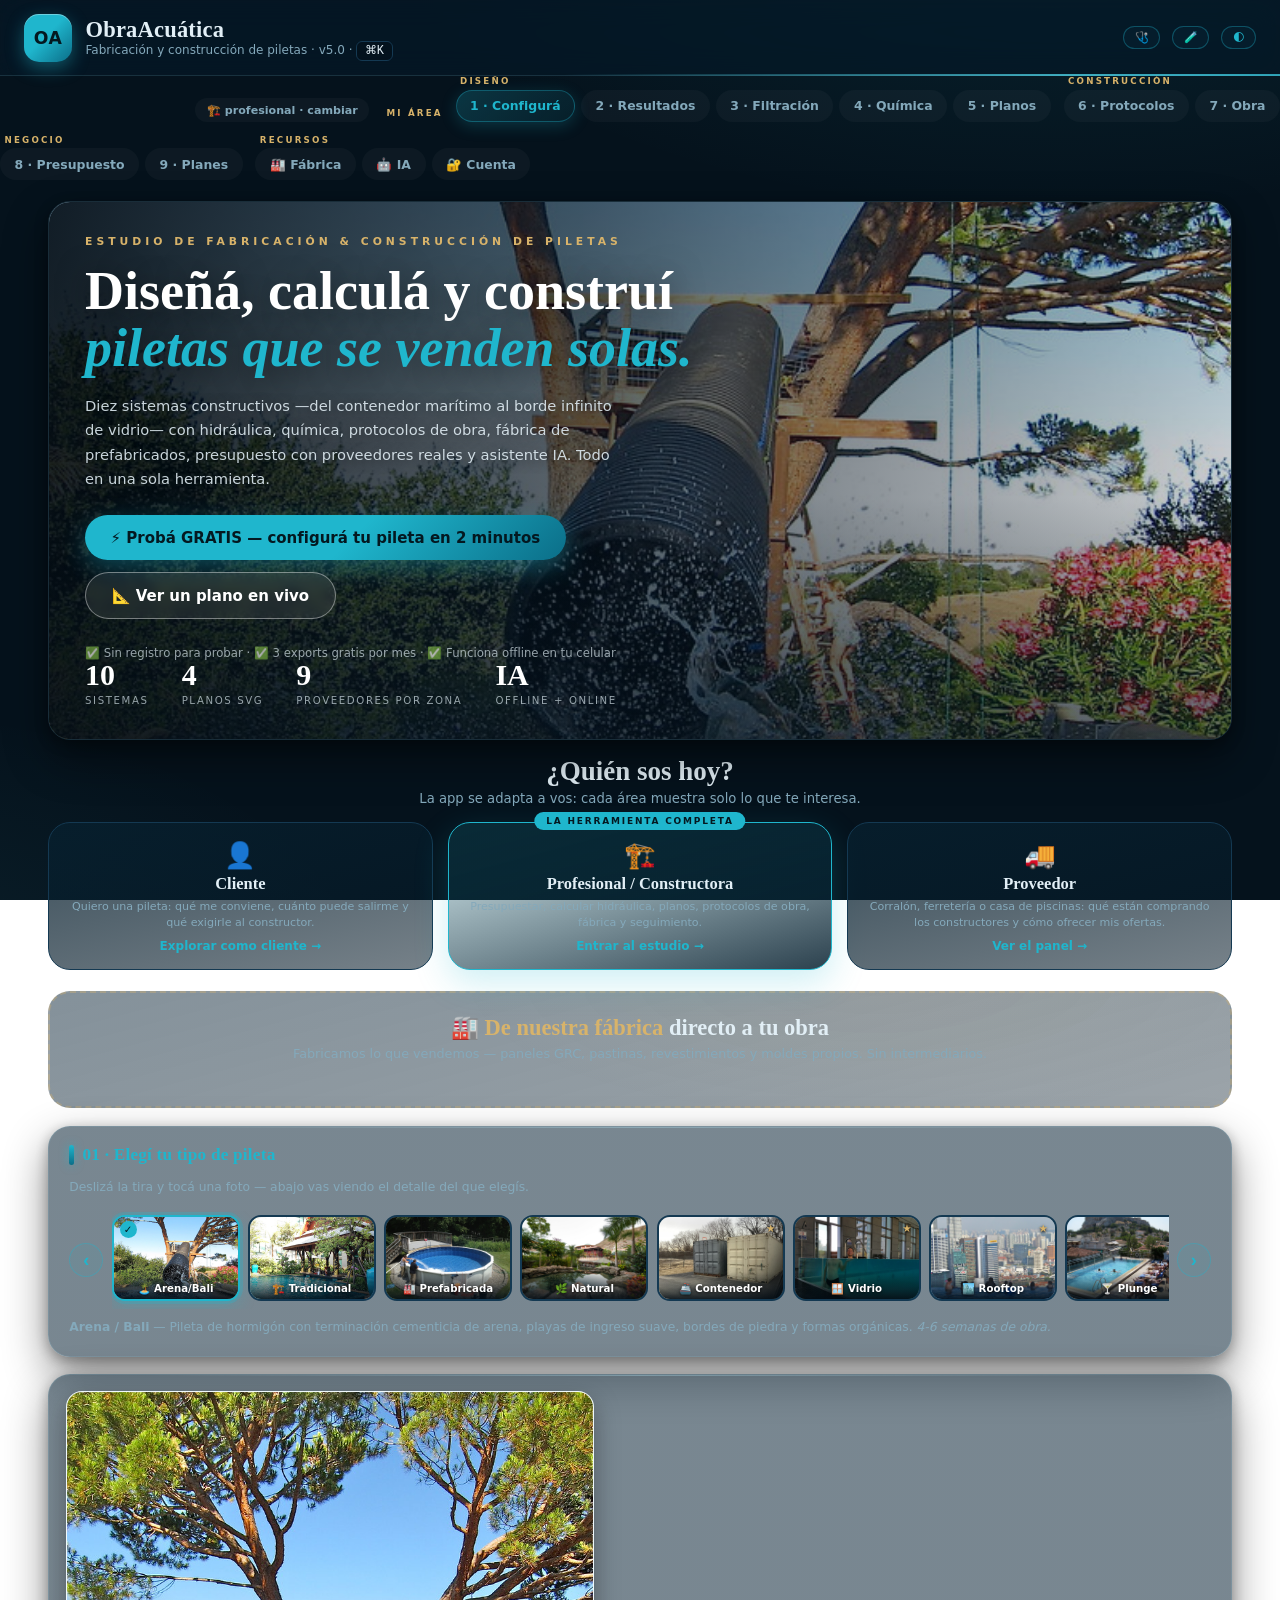
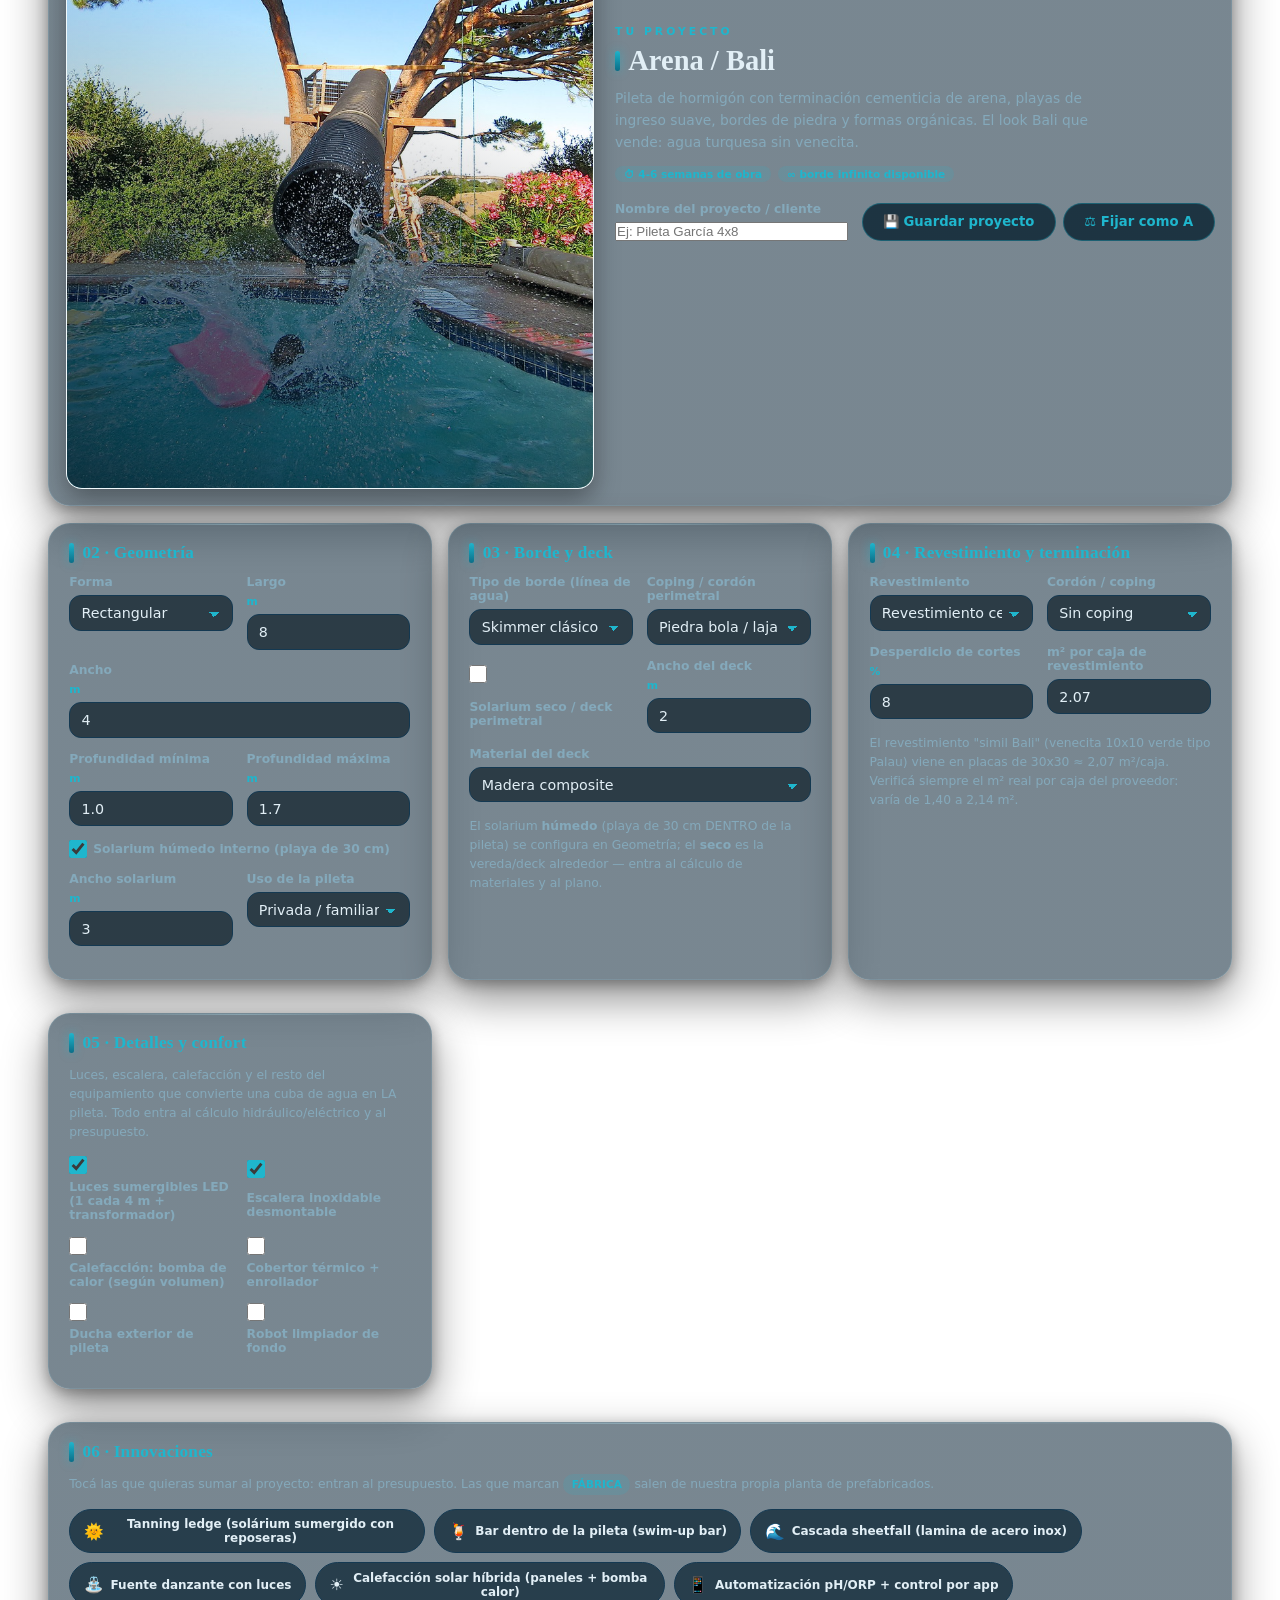
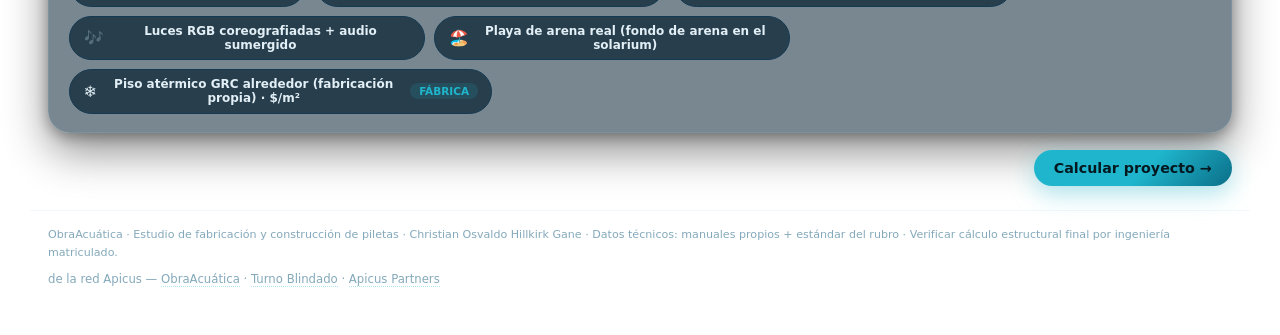
==== commit cd1cc097: "PASE DE MADUREZ v4.1: corazon probado punta a punta + circuito de cobro completo + UI estandar + ins" ====
--- a/index.html
+++ b/index.html
@@ -6,7 +6,16 @@
 <title>ObraAcuática — Estudio de Fabricación y Construcción de Piletas</title>
 <meta name="description" content="Configurador profesional de piletas: arena estilo Bali, construccion tradicional, prefabricadas GRC de fabrica, naturales y borde infinito. Calculo de geometria, materiales, hidraulica, filtracion, quimica del agua, protocolos de obra y presupuesto.">
 <meta name="theme-color" content="#1FB6CD">
-<meta http-equiv="Content-Security-Policy" content="default-src 'self'; script-src 'self' 'unsafe-inline'; style-src 'self' 'unsafe-inline' https://fonts.googleapis.com; font-src https://fonts.gstatic.com; img-src 'self' data: https:; connect-src 'self' https:; object-src 'none'; base-uri 'self'">
+<!-- Carta de presentación en WhatsApp/redes (estándar §7.3: app sin og:image no se publica) -->
+<meta property="og:title" content="ObraAcuática — Estudio de Fabricación y Construcción de Piletas">
+<meta property="og:description" content="Configurá, calculá y presupuestá tu pileta en 2 minutos: 10 sistemas constructivos, planos SVG, hidráulica, química, protocolos de obra y asistente IA.">
+<meta property="og:image" content="og-image.png">
+<meta property="og:image:width" content="1200">
+<meta property="og:image:height" content="630">
+<meta property="og:type" content="website">
+<meta name="twitter:card" content="summary_large_image">
+<meta name="twitter:image" content="og-image.png">
+<meta http-equiv="Content-Security-Policy" content="default-src 'self'; script-src 'self' 'unsafe-inline' https://challenges.cloudflare.com https://browser.sentry-cdn.com; style-src 'self' 'unsafe-inline' https://fonts.googleapis.com; font-src https://fonts.gstatic.com; img-src 'self' data: https:; connect-src 'self' https:; object-src 'none'; base-uri 'self'; frame-ancestors 'none'">
 <meta name="referrer" content="strict-origin-when-cross-origin">
 <link rel="manifest" href="manifest.webmanifest">
 <link rel="icon" type="image/svg+xml" href="icon.svg">
@@ -19,7 +28,7 @@
 <link rel="preconnect" href="https://fonts.googleapis.com">
 <link rel="preconnect" href="https://fonts.gstatic.com" crossorigin>
 <link href="https://fonts.googleapis.com/css2?family=Fraunces:opsz,wght@9..144,600;9..144,700;9..144,900&family=Inter:wght@400;500;600;700;800&display=swap" rel="stylesheet">
-<link rel="stylesheet" href="styles.css?v=4.0">
+<link rel="stylesheet" href="styles.css?v=4.1">
 </head>
 <body data-app="obracuatica">
 
@@ -847,7 +856,7 @@
             <li>✔ Comparador A/B de configuraciones</li>
             <li>✔ Soporte prioritario por WhatsApp</li>
           </ul>
-          <a class="btn primary big" id="ctaPro" href="#" target="_blank" rel="noopener" style="text-decoration:none;display:inline-flex">💳 Activar Pro ahora</a>
+          <button class="btn primary big" id="ctaPro" type="button">💳 Activar Pro ahora</button>
           <p class="hint" style="margin:0.5rem 0 0;font-size:0.7rem">Pago seguro vía Mercado Pago · activación inmediata</p>
         </div>
         <div class="plan-card">
@@ -863,9 +872,10 @@
           <a class="btn" id="ctaWhite" href="#" target="_blank" rel="noopener">Consultar por WhatsApp</a>
         </div>
       </div>
+      <div id="cobroGestion" style="margin-bottom:1rem"></div>
       <div class="card" style="margin-top:1rem;border:1.5px dashed var(--aqua-line)">
         <h2 style="font-size:0.95rem">🎁 ¿Cómo consigo más exports gratis?</h2>
-        <p class="hint" style="margin:0">Los exports se renuevan automáticamente cada mes. Si necesitás más antes, escribinos por <a href="https://wa.me/5493790000000" target="_blank" style="color:var(--aqua-bright)">WhatsApp</a> y te activamos un mes de Prueba Pro sin costo — sin compromiso.</p>
+        <p class="hint" style="margin:0">Los exports se renuevan automáticamente cada mes. Si necesitás más antes, escribinos por <a id="waPruebaPro" href="#" target="_blank" rel="noopener" style="color:var(--aqua-bright)">WhatsApp</a> y te activamos un mes de Prueba Pro sin costo — sin compromiso.</p>
       </div>
     </div>
     <div class="card">
@@ -894,19 +904,27 @@
 
 <footer>
   <p>ObraAcuática · Estudio de fabricación y construcción de piletas · Christian Osvaldo Hillkirk Gane · Datos técnicos: manuales propios + estándar del rubro · Verificar cálculo estructural final por ingeniería matriculado.</p>
+  <p class="red-apicus">de la red Apicus —
+    <a href="https://obracuatica.pages.dev/?ref=red" title="Estás en ObraAcuática">ObraAcuática</a> ·
+    <a href="https://turno-blindado.pages.dev/?ref=red" target="_blank" rel="noopener noreferrer" title="Turnos online con agenda propia">Turno Blindado</a> ·
+    <a href="https://apicuspartner.com/?ref=red" target="_blank" rel="noopener noreferrer" title="Portafolio editorial Apicus Partners">Apicus Partners</a>
+  </p>
 </footer>
 
-<script src="data.js?v=4.0"></script>
-<script src="protocols.js?v=4.0"></script>
-<script src="engine.js?v=4.0"></script>
-<script src="planos.js?v=4.0"></script>
-<script src="ilustraciones.js?v=4.0"></script>
-<script src="obra.js?v=4.0"></script>
-<script src="proveedores.js?v=4.0"></script>
-<script src="ia.js?v=4.0"></script>
-<script src="sec-core.js?v=4.0"></script>
-<script src="auth.js?v=4.0"></script>
-<script src="enterprise.js?v=4.0"></script>
-<script src="ui.js?v=4.0"></script>
+<script src="data.js?v=4.1"></script>
+<script src="dialogos.js?v=4.1"></script>
+<script src="medir.js?v=4.1"></script>
+<script src="cobro.js?v=4.1"></script>
+<script src="protocols.js?v=4.1"></script>
+<script src="engine.js?v=4.1"></script>
+<script src="planos.js?v=4.1"></script>
+<script src="ilustraciones.js?v=4.1"></script>
+<script src="obra.js?v=4.1"></script>
+<script src="proveedores.js?v=4.1"></script>
+<script src="ia.js?v=4.1"></script>
+<script src="sec-core.js?v=4.1"></script>
+<script src="auth.js?v=4.1"></script>
+<script src="enterprise.js?v=4.1"></script>
+<script src="ui.js?v=4.1"></script>
 </body>
 </html>
--- a/styles.css
+++ b/styles.css
@@ -2057,3 +2057,81 @@
   .tab-panel.active { display: block; }
   .step-list li, .kpi, .chem-action { animation: none; }
 }
+
+/* ============================================================
+   v4.1 — Sistema de diálogos propios (regla 12) + a11y + red
+   ============================================================ */
+
+/* toasts con aria-live (contenedor #dlgToasts) */
+#dlgToasts {
+  position: fixed; bottom: 18px; left: 50%; transform: translateX(-50%);
+  display: flex; flex-direction: column; gap: 0.4rem; align-items: center;
+  z-index: 300; pointer-events: none;
+}
+.dlg-toast {
+  background: linear-gradient(180deg, rgba(255,255,255,.06), rgba(255,255,255,.02)), rgba(6,20,32,.85);
+  backdrop-filter: blur(14px) saturate(1.25); -webkit-backdrop-filter: blur(14px) saturate(1.25);
+  border: 1px solid var(--aqua-line); border-radius: 12px;
+  box-shadow: 0 18px 50px rgba(2,5,14,.5), inset 0 1px 0 rgba(255,255,255,.06);
+  padding: 0.6rem 1.1rem; font-size: 0.85rem; color: var(--ink);
+  opacity: 0; transform: translateY(8px);
+  transition: opacity .25s var(--ease), transform .25s var(--ease);
+}
+.dlg-toast-on { opacity: 1; transform: translateY(0); }
+.dlg-toast-ok { border-color: rgba(64,192,120,.5); }
+.dlg-toast-error { border-color: rgba(240,110,110,.6); }
+
+/* modales propios: overlay + caja de vidrio (3 capas) */
+.dlg-overlay {
+  position: fixed; inset: 0; z-index: 250;
+  background: rgba(3,12,20,.62);
+  display: flex; align-items: center; justify-content: center;
+  padding: 1rem; overflow-y: auto;
+}
+.dlg-box {
+  background: linear-gradient(180deg, rgba(255,255,255,.05), rgba(255,255,255,.015)), rgba(8,22,36,.92);
+  backdrop-filter: blur(16px) saturate(1.4); -webkit-backdrop-filter: blur(16px) saturate(1.4);
+  border: 1px solid var(--aqua-line); border-radius: 18px;
+  box-shadow: 0 18px 50px rgba(2,5,14,.55), inset 0 1px 0 rgba(255,255,255,.05);
+  max-width: 460px; width: 100%; padding: 1.2rem 1.3rem;
+  animation: dlgPop .22s var(--ease);
+  margin: auto;
+}
+@keyframes dlgPop { from { opacity: 0; transform: scale(.94); } to { opacity: 1; transform: scale(1); } }
+.dlg-head { display: flex; align-items: center; justify-content: space-between; gap: 1rem; margin-bottom: .7rem; }
+.dlg-head h3 { margin: 0; font-size: 1rem; }
+.dlg-x {
+  background: rgba(255,255,255,.05); border: 1px solid var(--aqua-line); color: var(--ink);
+  border-radius: 9px; width: 34px; height: 34px; font-size: 1rem; cursor: pointer;
+  transition: background .18s var(--ease), transform .18s var(--ease);
+}
+.dlg-x:hover { background: rgba(255,255,255,.12); transform: translateY(-1px); }
+.dlg-body { font-size: .92rem; }
+.dlg-text { color: var(--muted); margin: .5rem 0; line-height: 1.55; }
+.dlg-text code { color: var(--aqua-bright); background: rgba(31,182,205,.1); padding: .05rem .35rem; border-radius: 5px; font-size: .82em; }
+.dlg-label { display: block; margin: .7rem 0; font-size: .8rem; color: var(--muted); }
+.dlg-inp {
+  width: 100%; margin-top: .3rem; padding: .55rem .7rem; font: inherit; color: var(--ink);
+  background: rgba(255,255,255,.05); border: 1px solid var(--aqua-line); border-radius: 9px;
+}
+.dlg-inp:focus { outline: none; border-color: var(--aqua); }
+.dlg-foot { display: flex; gap: .5rem; justify-content: flex-end; flex-wrap: wrap; margin-top: 1rem; }
+.dlg-peligro { background: rgba(220,80,80,.25) !important; border-color: rgba(240,110,110,.6) !important; }
+
+/* focus-visible con color de marca (a11y mínima del estándar) */
+:focus-visible { outline: 2px solid var(--aqua-bright); outline-offset: 2px; }
+
+/* numerales tabulares en cifras clave (estándar punto 9) */
+.k-value, .plan-price, .kpi .k-value, td.num, .dlg-toast { font-variant-numeric: tabular-nums; }
+
+/* bloque red Apicus (regla 22 · N1) */
+.red-apicus { margin-top: .5rem; font-size: .78rem; color: var(--faint); }
+.red-apicus a { color: var(--muted); text-decoration: none; border-bottom: 1px dotted var(--aqua-line); }
+.red-apicus a:hover { color: var(--aqua-bright); }
+
+/* reduced-motion apaga el pop de diálogos (regla 12 punto 12) */
+@media (prefers-reduced-motion: reduce) {
+  .dlg-box { animation: none; }
+  .dlg-toast { transition: none; }
+}
+
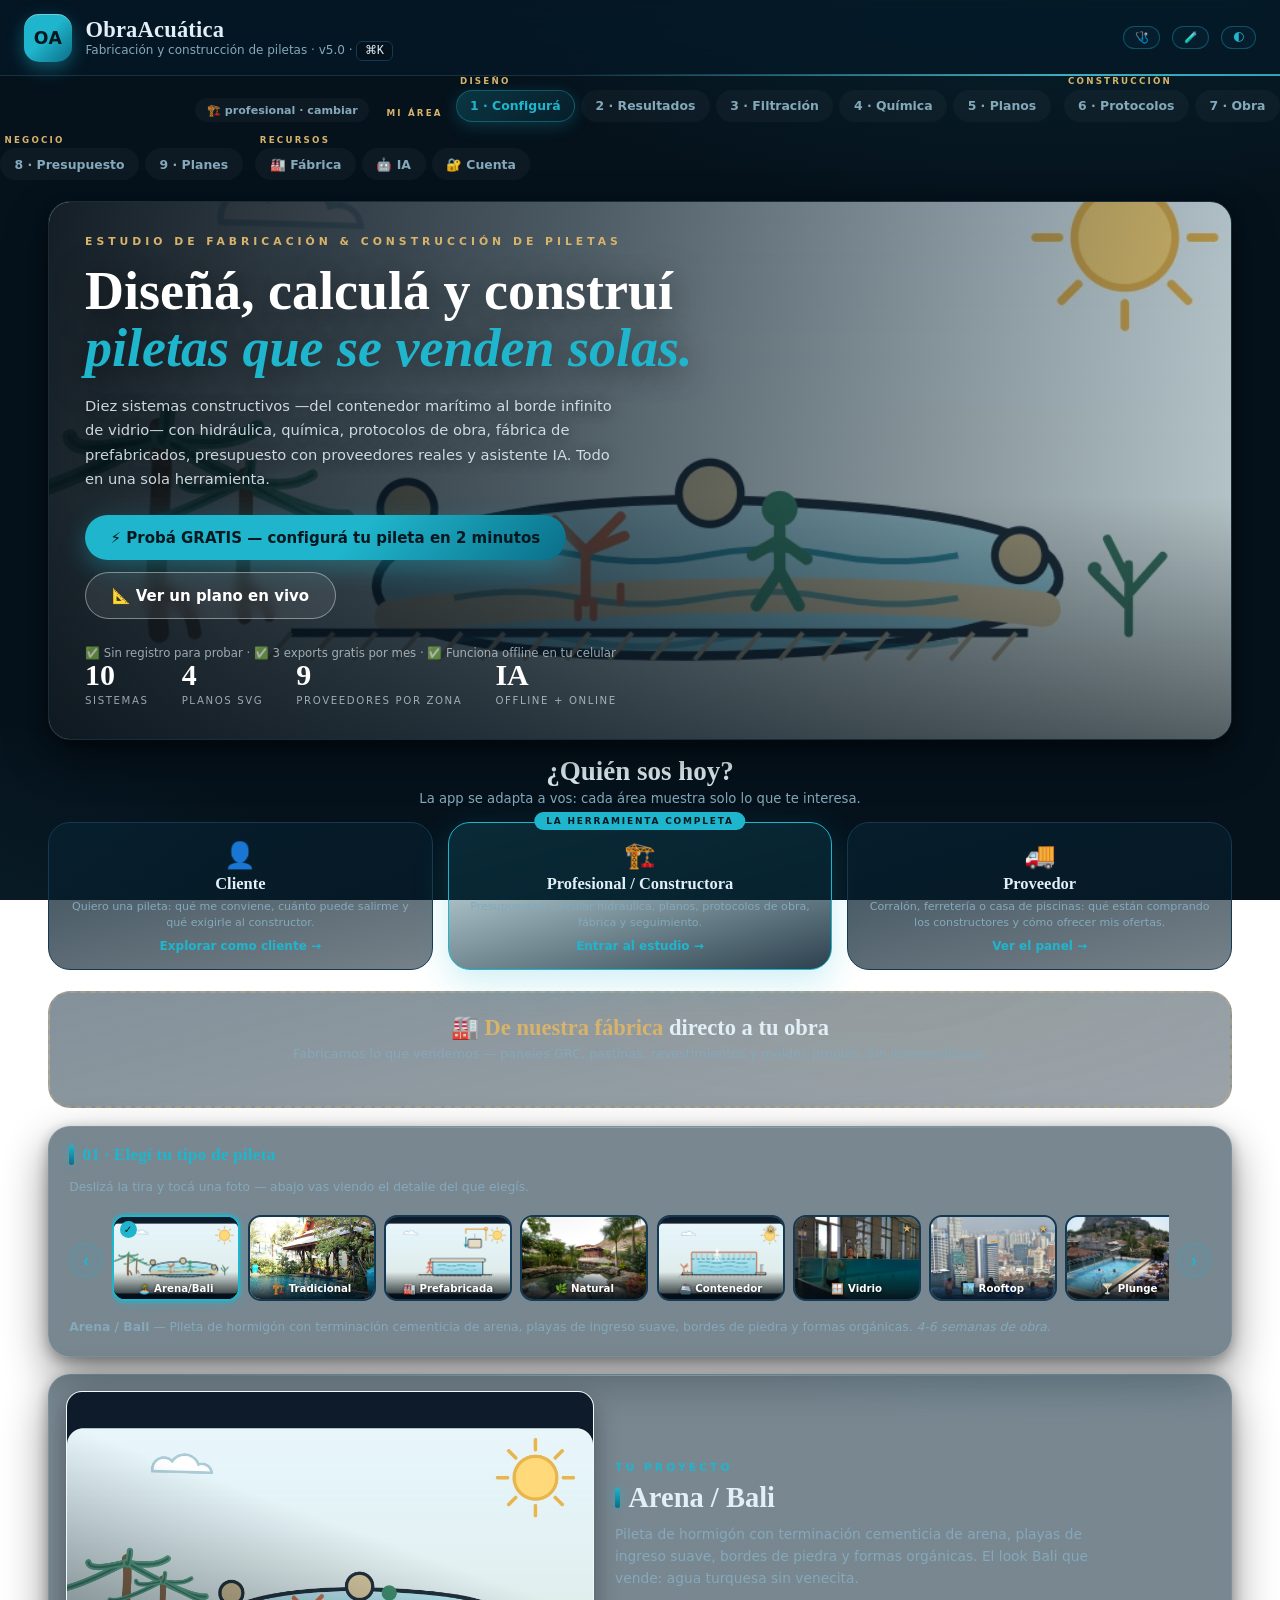
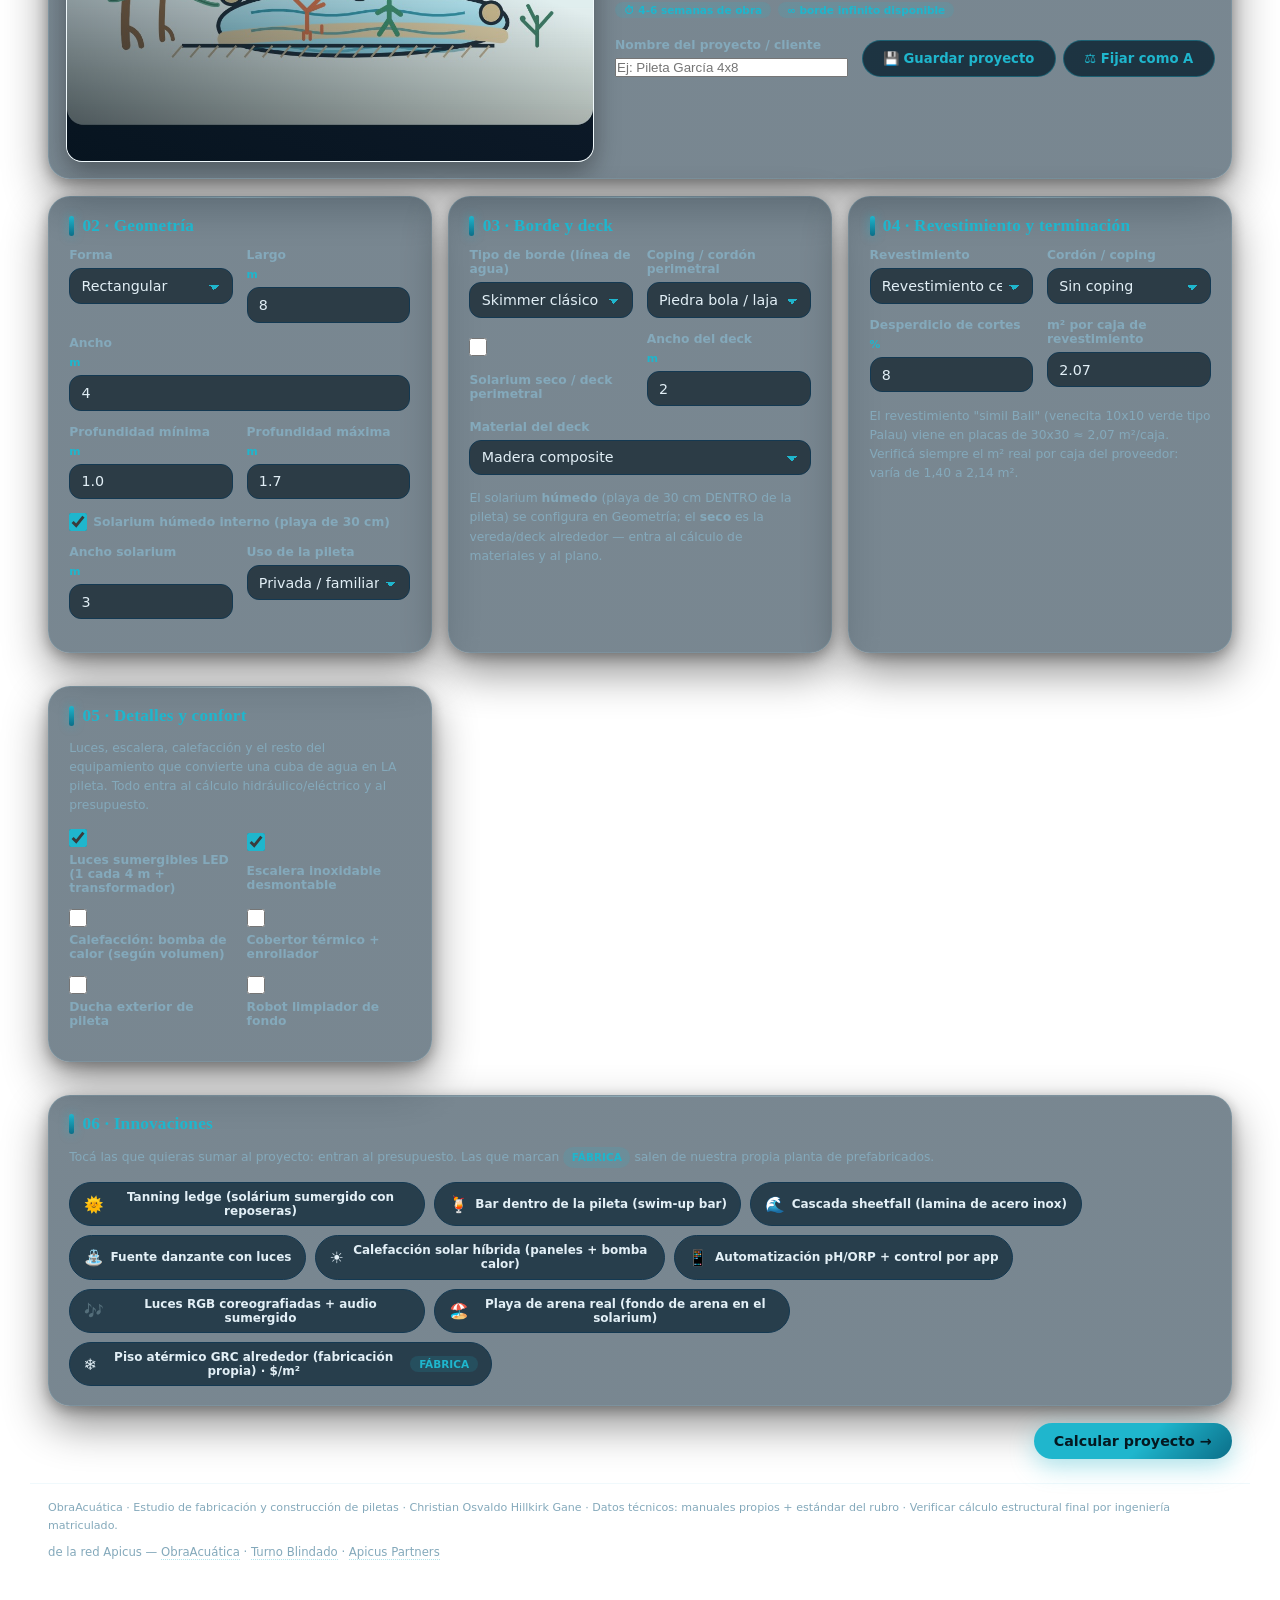
==== commit e5a59276: "TOTE r1: 3 P0 cerrados - loadProject .ts-card + activacion solo server-side + marca/white-label real" ====
--- a/index.html
+++ b/index.html
@@ -28,7 +28,7 @@
 <link rel="preconnect" href="https://fonts.googleapis.com">
 <link rel="preconnect" href="https://fonts.gstatic.com" crossorigin>
 <link href="https://fonts.googleapis.com/css2?family=Fraunces:opsz,wght@9..144,600;9..144,700;9..144,900&family=Inter:wght@400;500;600;700;800&display=swap" rel="stylesheet">
-<link rel="stylesheet" href="styles.css?v=4.1">
+<link rel="stylesheet" href="styles.css?v=4.2">
 </head>
 <body data-app="obracuatica">
 
@@ -37,7 +37,7 @@
     <div class="logo">OA</div>
     <div class="brand-txt">
       <h1>ObraAcuática</h1>
-      <p>Fabricación y construcción de piletas · <span id="dbVersion">v1.0</span> · <kbd title="Ctrl+K">⌘K</kbd></p>
+      <p>Fabricación y construcción de piletas · <span id="dbVersion" title="versión de la base de datos técnicos (independiente de la versión de la app)">v1.0</span> · <kbd title="Ctrl+K">⌘K</kbd></p>
     </div>
     <div class="user-chip hidden" id="userChip"></div>
   </div>
@@ -911,20 +911,20 @@
   </p>
 </footer>
 
-<script src="data.js?v=4.1"></script>
-<script src="dialogos.js?v=4.1"></script>
-<script src="medir.js?v=4.1"></script>
-<script src="cobro.js?v=4.1"></script>
-<script src="protocols.js?v=4.1"></script>
-<script src="engine.js?v=4.1"></script>
-<script src="planos.js?v=4.1"></script>
-<script src="ilustraciones.js?v=4.1"></script>
-<script src="obra.js?v=4.1"></script>
-<script src="proveedores.js?v=4.1"></script>
-<script src="ia.js?v=4.1"></script>
-<script src="sec-core.js?v=4.1"></script>
-<script src="auth.js?v=4.1"></script>
-<script src="enterprise.js?v=4.1"></script>
-<script src="ui.js?v=4.1"></script>
+<script src="data.js?v=4.2"></script>
+<script src="dialogos.js?v=4.2"></script>
+<script src="medir.js?v=4.2"></script>
+<script src="cobro.js?v=4.2"></script>
+<script src="protocols.js?v=4.2"></script>
+<script src="engine.js?v=4.2"></script>
+<script src="planos.js?v=4.2"></script>
+<script src="ilustraciones.js?v=4.2"></script>
+<script src="obra.js?v=4.2"></script>
+<script src="proveedores.js?v=4.2"></script>
+<script src="ia.js?v=4.2"></script>
+<script src="sec-core.js?v=4.2"></script>
+<script src="auth.js?v=4.2"></script>
+<script src="enterprise.js?v=4.2"></script>
+<script src="ui.js?v=4.2"></script>
 </body>
 </html>
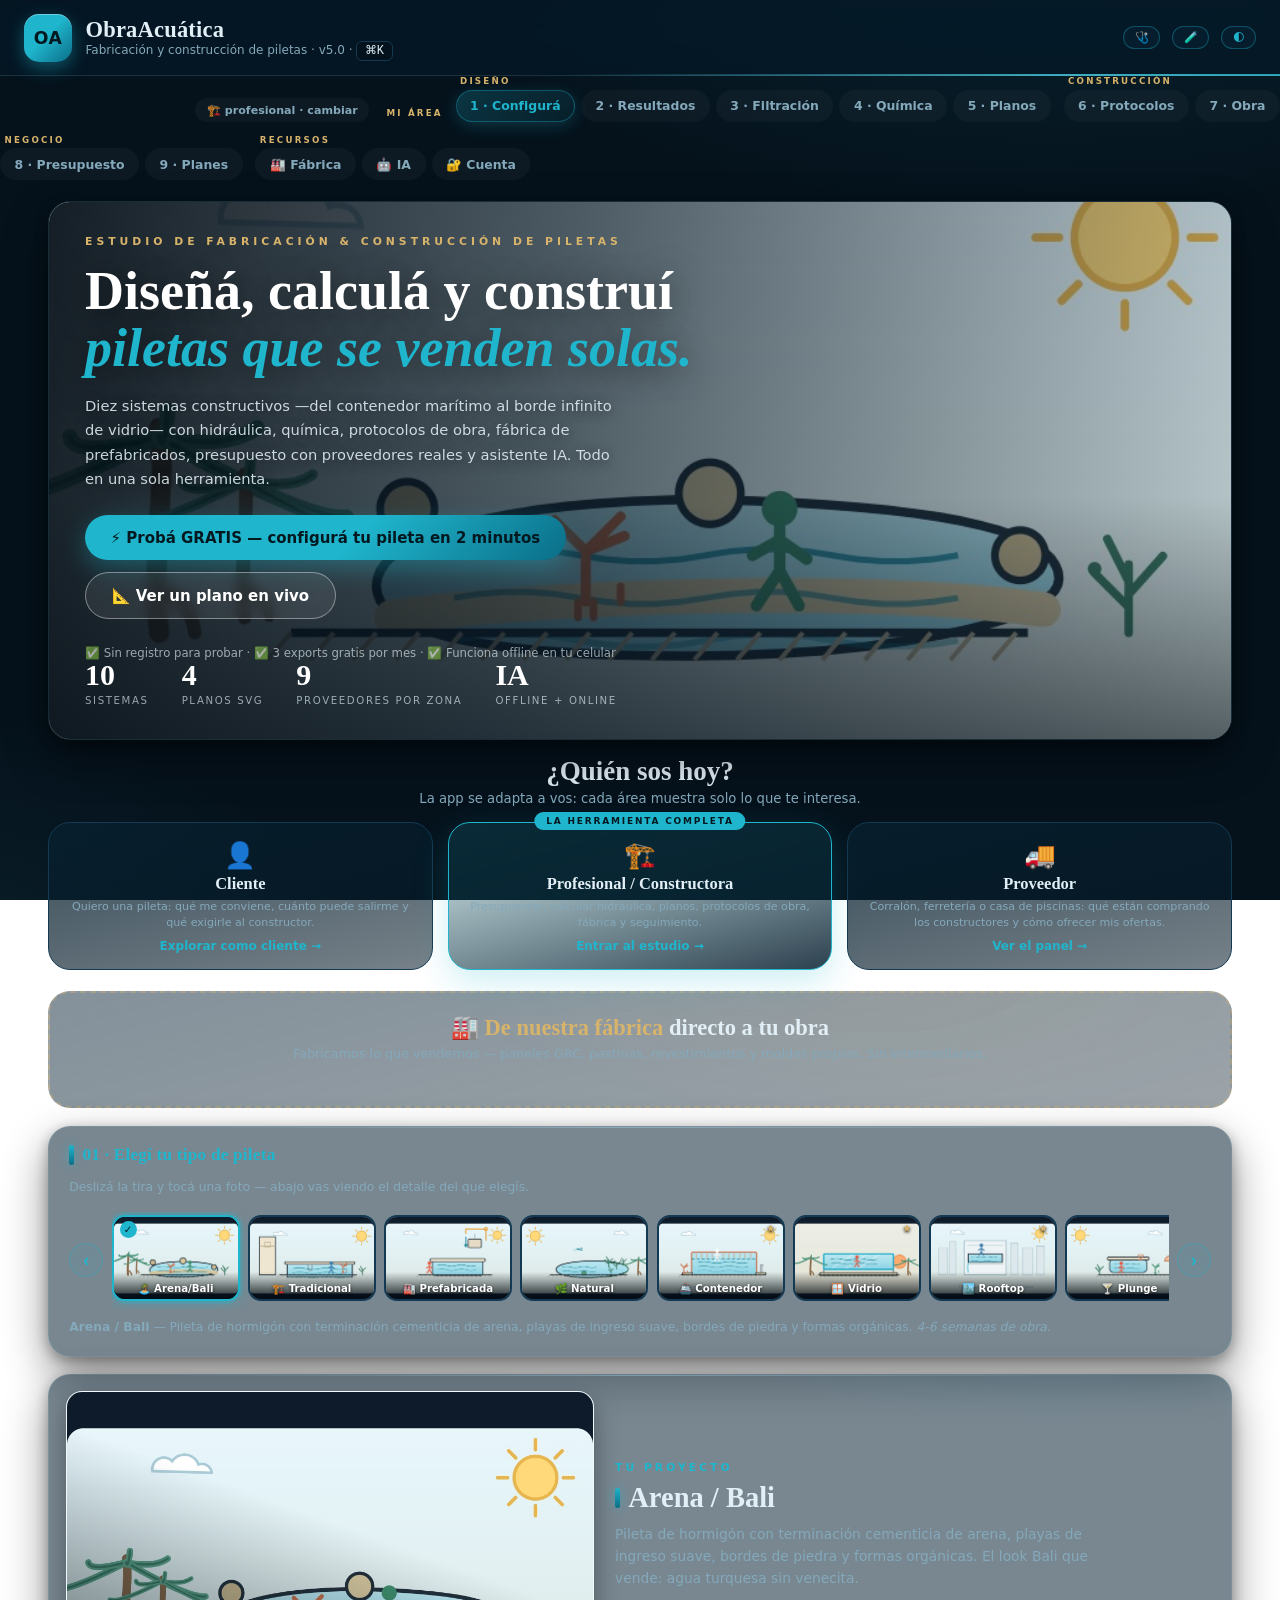
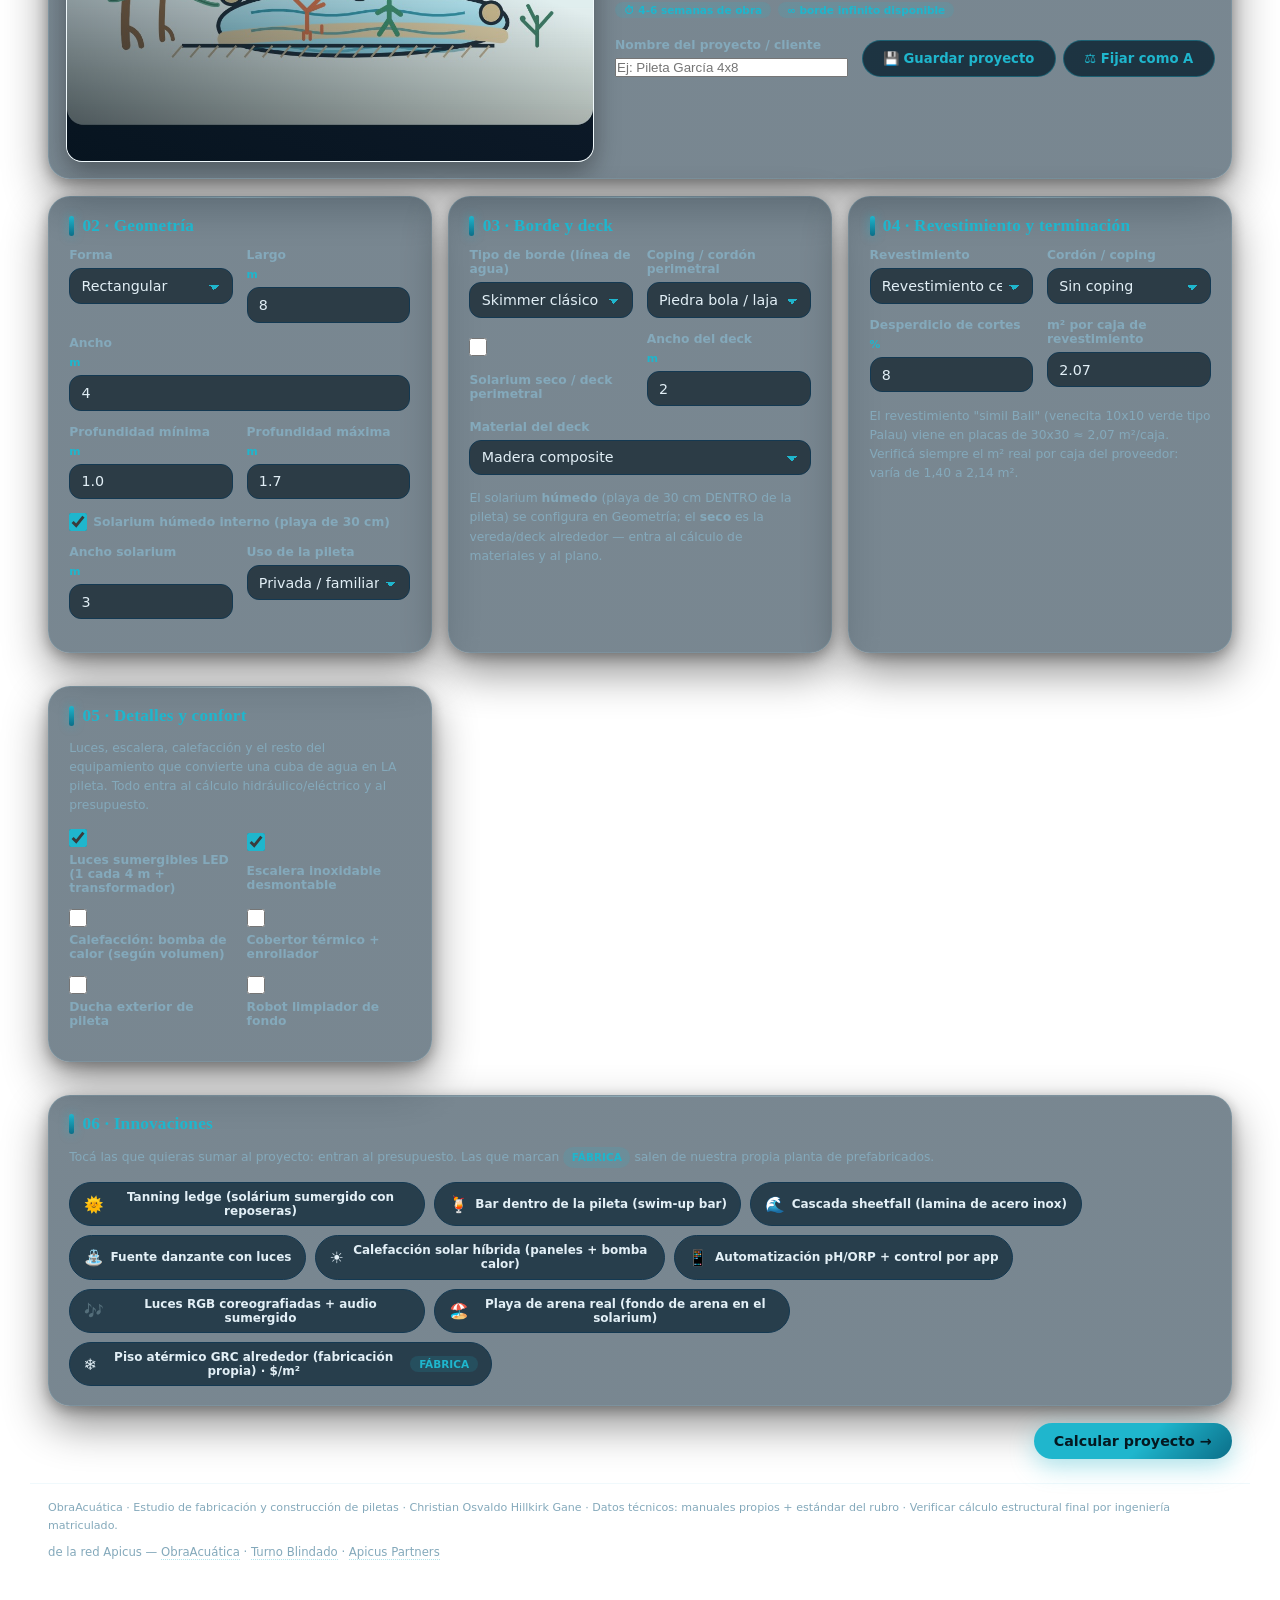
==== commit a03aa18c: "TOTE r3: repo re-gateado en verde + UNA sola fuente de precio/moneda (preferencia fail-closed) - P0-" ====
--- a/index.html
+++ b/index.html
@@ -28,7 +28,7 @@
 <link rel="preconnect" href="https://fonts.googleapis.com">
 <link rel="preconnect" href="https://fonts.gstatic.com" crossorigin>
 <link href="https://fonts.googleapis.com/css2?family=Fraunces:opsz,wght@9..144,600;9..144,700;9..144,900&family=Inter:wght@400;500;600;700;800&display=swap" rel="stylesheet">
-<link rel="stylesheet" href="styles.css?v=4.2">
+<link rel="stylesheet" href="styles.css?v=4.3">
 </head>
 <body data-app="obracuatica">
 
@@ -911,20 +911,20 @@
   </p>
 </footer>
 
-<script src="data.js?v=4.2"></script>
-<script src="dialogos.js?v=4.2"></script>
-<script src="medir.js?v=4.2"></script>
-<script src="cobro.js?v=4.2"></script>
-<script src="protocols.js?v=4.2"></script>
-<script src="engine.js?v=4.2"></script>
-<script src="planos.js?v=4.2"></script>
-<script src="ilustraciones.js?v=4.2"></script>
-<script src="obra.js?v=4.2"></script>
-<script src="proveedores.js?v=4.2"></script>
-<script src="ia.js?v=4.2"></script>
-<script src="sec-core.js?v=4.2"></script>
-<script src="auth.js?v=4.2"></script>
-<script src="enterprise.js?v=4.2"></script>
-<script src="ui.js?v=4.2"></script>
+<script src="data.js?v=4.3"></script>
+<script src="dialogos.js?v=4.3"></script>
+<script src="medir.js?v=4.3"></script>
+<script src="cobro.js?v=4.3"></script>
+<script src="protocols.js?v=4.3"></script>
+<script src="engine.js?v=4.3"></script>
+<script src="planos.js?v=4.3"></script>
+<script src="ilustraciones.js?v=4.3"></script>
+<script src="obra.js?v=4.3"></script>
+<script src="proveedores.js?v=4.3"></script>
+<script src="ia.js?v=4.3"></script>
+<script src="sec-core.js?v=4.3"></script>
+<script src="auth.js?v=4.3"></script>
+<script src="enterprise.js?v=4.3"></script>
+<script src="ui.js?v=4.3"></script>
 </body>
 </html>
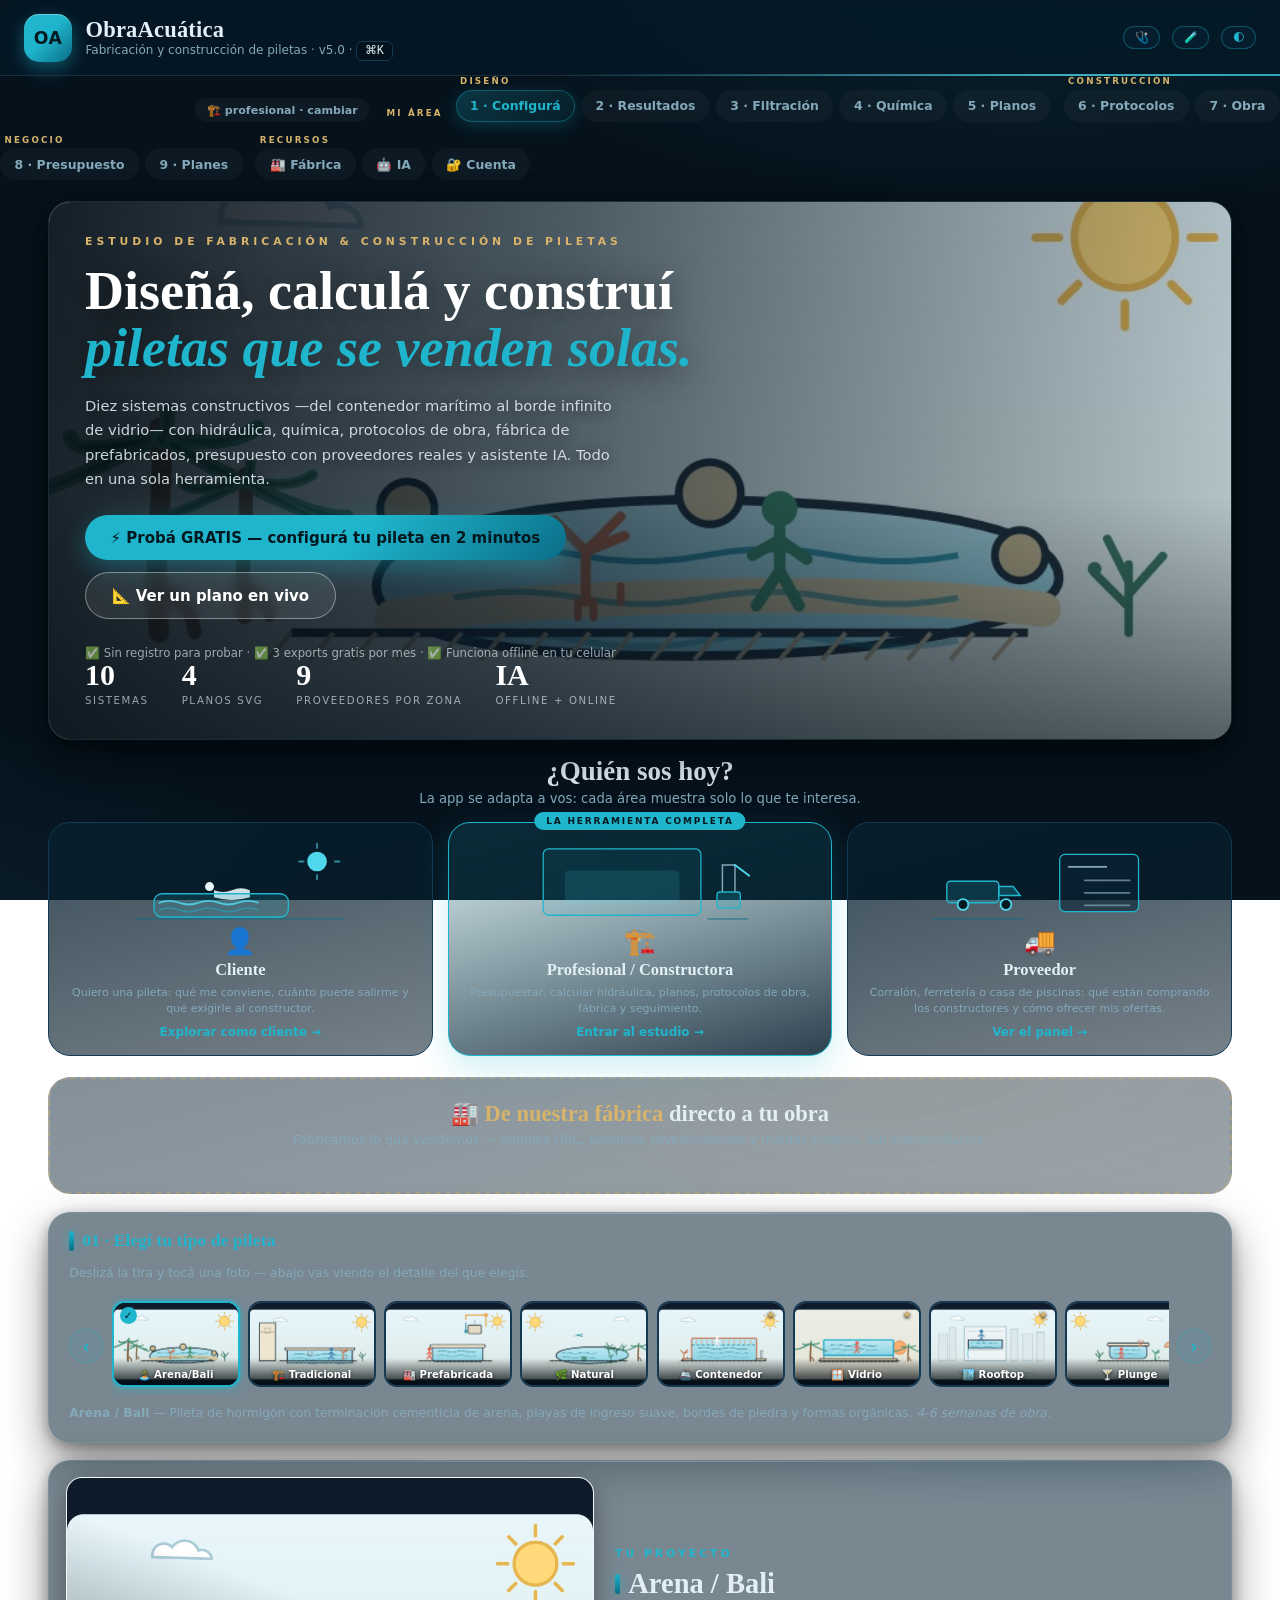
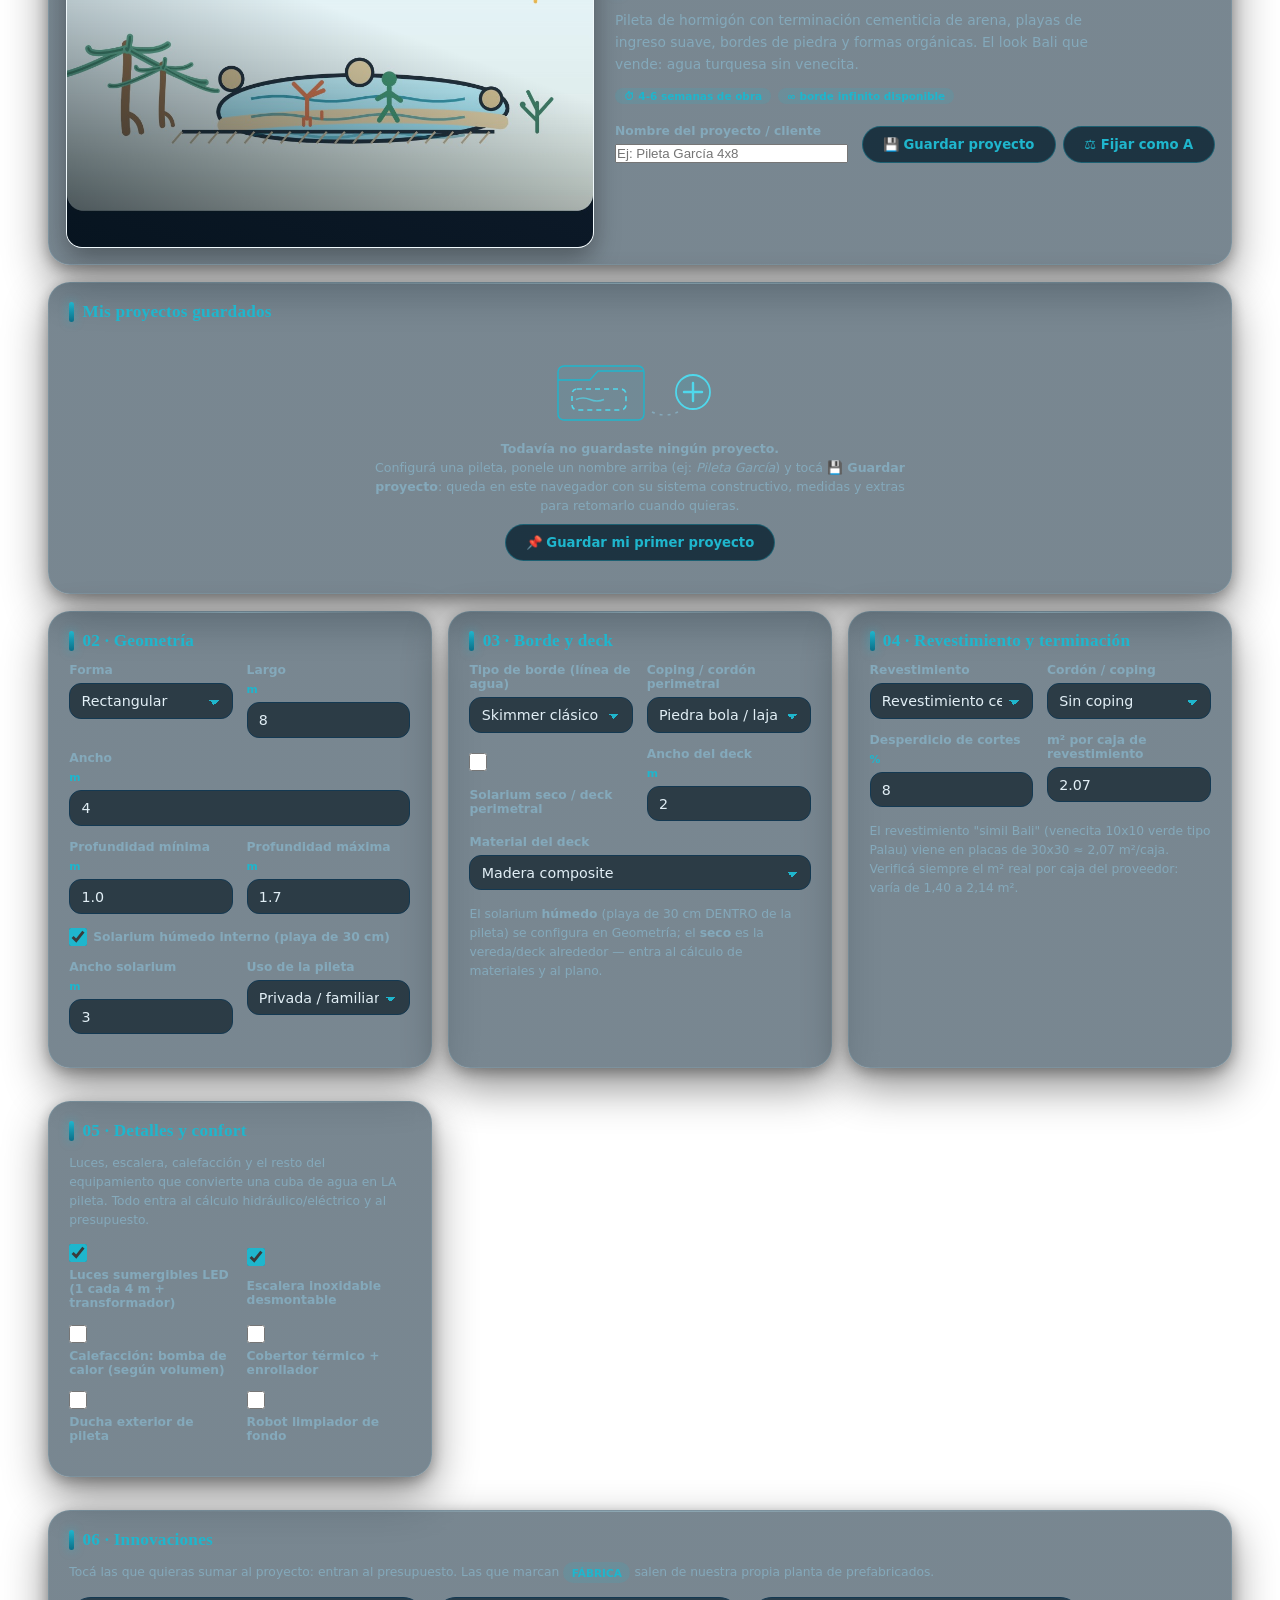
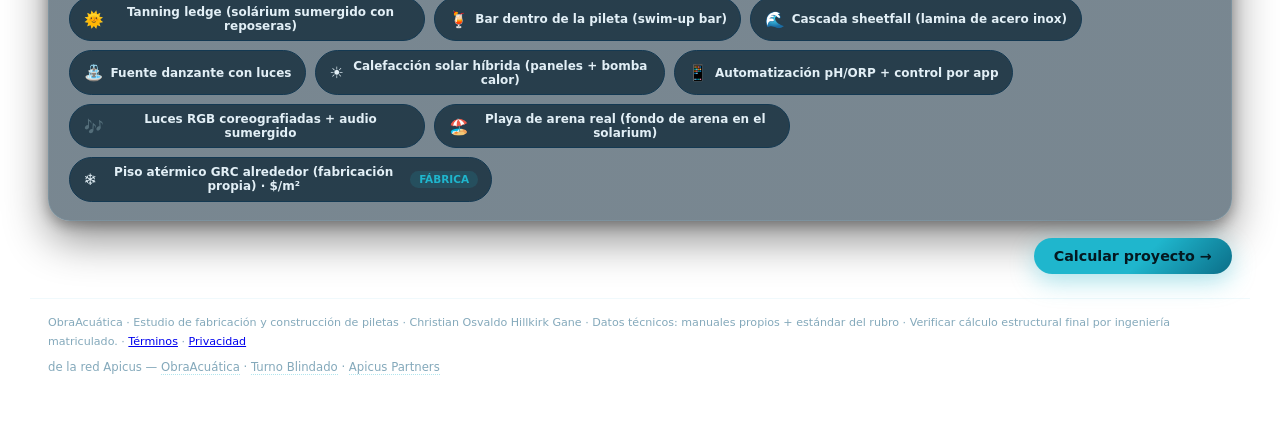
==== commit ccc27396: "OLA P1 (v4.4.0): assets restantes + CSP sin unsafe-inline + legal servible + A11Y medida + backup ro" ====
--- a/index.html
+++ b/index.html
@@ -15,20 +15,25 @@
 <meta property="og:type" content="website">
 <meta name="twitter:card" content="summary_large_image">
 <meta name="twitter:image" content="og-image.png">
-<meta http-equiv="Content-Security-Policy" content="default-src 'self'; script-src 'self' 'unsafe-inline' https://challenges.cloudflare.com https://browser.sentry-cdn.com; style-src 'self' 'unsafe-inline' https://fonts.googleapis.com; font-src https://fonts.gstatic.com; img-src 'self' data: https:; connect-src 'self' https:; object-src 'none'; base-uri 'self'; frame-ancestors 'none'">
+<meta http-equiv="Content-Security-Policy" content="default-src 'self'; script-src 'self' https://challenges.cloudflare.com https://browser.sentry-cdn.com; style-src 'self' 'unsafe-inline' https://fonts.googleapis.com; font-src https://fonts.gstatic.com; img-src 'self' data: https:; connect-src 'self' https:; object-src 'none'; base-uri 'self'; frame-ancestors 'none'">
 <meta name="referrer" content="strict-origin-when-cross-origin">
 <link rel="manifest" href="manifest.webmanifest">
 <link rel="icon" type="image/svg+xml" href="icon.svg">
 <link rel="icon" type="image/png" sizes="192x192" href="icon-192.png">
 <link rel="icon" type="image/png" sizes="512x512" href="icon-512.png">
 <link rel="apple-touch-icon" href="apple-touch-icon.png">
+<!-- Splash screens iOS (estándar §7.1-3: PWA instalable = splash por tamaño) -->
+<link rel="apple-touch-startup-image" media="(device-width: 375px) and (device-height: 667px) and (-webkit-device-pixel-ratio: 2)" href="splash-750.png">
+<link rel="apple-touch-startup-image" media="(device-width: 390px) and (device-height: 844px) and (-webkit-device-pixel-ratio: 3)" href="splash-1170.png">
+<link rel="apple-touch-startup-image" media="(device-width: 430px) and (device-height: 932px) and (-webkit-device-pixel-ratio: 3)" href="splash-1290.png">
+<link rel="apple-touch-startup-image" media="(device-width: 1024px) and (device-height: 1366px) and (-webkit-device-pixel-ratio: 2)" href="splash-2048.png">
 <meta name="apple-mobile-web-app-capable" content="yes">
 <meta name="apple-mobile-web-app-status-bar-style" content="black-translucent">
 <meta name="apple-mobile-web-app-title" content="ObraAcuática">
 <link rel="preconnect" href="https://fonts.googleapis.com">
 <link rel="preconnect" href="https://fonts.gstatic.com" crossorigin>
 <link href="https://fonts.googleapis.com/css2?family=Fraunces:opsz,wght@9..144,600;9..144,700;9..144,900&family=Inter:wght@400;500;600;700;800&display=swap" rel="stylesheet">
-<link rel="stylesheet" href="styles.css?v=4.3">
+<link rel="stylesheet" href="styles.css?v=4.4">
 </head>
 <body data-app="obracuatica">
 
@@ -42,9 +47,9 @@
     <div class="user-chip hidden" id="userChip"></div>
   </div>
   <div style="display:flex;gap:0.5rem;align-items:center">
-    <button class="btn mini" onclick="Enterprise.Health.open()" title="🩺 Health Dashboard" type="button">🩺</button>
-    <button class="btn mini" onclick="Enterprise.SelfTest.run()" title="🧪 Tests" type="button">🧪</button>
-    <button class="btn mini" onclick="Enterprise.Theme.toggle()" title="🌓 Tema" type="button">🌓</button>
+    <button class="btn mini" id="btnTopHealth" title="🩺 Health Dashboard" aria-label="Health Dashboard" type="button">🩺</button>
+    <button class="btn mini" id="btnTopTests" title="🧪 Tests" aria-label="Correr tests" type="button">🧪</button>
+    <button class="btn mini" id="btnTopTheme" title="🌓 Tema" aria-label="Cambiar tema" type="button">🌓</button>
   </div>
 </header>
   <nav class="tabs" id="mainTabs">
@@ -124,6 +129,23 @@
     </div>
     <div class="roles-grid">
       <button class="role-card" data-role="cliente" type="button">
+        <svg class="role-scene" viewBox="0 0 260 96" aria-hidden="true" focusable="false">
+          <circle class="rs-sun" cx="216" cy="24" r="11" fill="#4FD8EC"/>
+          <g stroke="#4FD8EC" stroke-width="2" stroke-linecap="round" opacity="0.6">
+            <line class="rs-ray rs-ray1" x1="216" y1="4" x2="216" y2="9"/><line class="rs-ray rs-ray2" x1="236" y1="24" x2="241" y2="24"/>
+            <line class="rs-ray rs-ray3" x1="196" y1="24" x2="201" y2="24"/><line class="rs-ray rs-ray4" x1="216" y1="39" x2="216" y2="44"/>
+          </g>
+          <g class="rs-float">
+            <circle cx="96" cy="52" r="5" fill="#E8F6FA"/>
+            <path d="M101 56 q10 4 20 0 q10 -4 20 0 l0 8 q-20 6 -40 0 Z" fill="#E8F6FA" opacity="0.9"/>
+          </g>
+          <rect x="34" y="60" width="150" height="26" rx="9" fill="rgba(31,182,205,0.16)" stroke="#1FB6CD" stroke-width="1.5"/>
+          <g class="rs-water">
+            <path d="M40 70 q11 -4 22 0 t22 0 t22 0 t22 0 t22 0" fill="none" stroke="#4FD8EC" stroke-width="2" stroke-linecap="round" opacity="0.85"/>
+            <path d="M40 78 q11 -4 22 0 t22 0 t22 0 t22 0 t22 0" fill="none" stroke="#1FB6CD" stroke-width="1.6" stroke-linecap="round" opacity="0.5"/>
+          </g>
+          <path d="M14 88 h232" stroke="#0B6E88" stroke-width="2" stroke-linecap="round" opacity="0.5"/>
+        </svg>
         <div class="rc-icon">👤</div>
         <div class="rc-name">Cliente</div>
         <div class="rc-desc">Quiero una pileta: qué me conviene, cuánto puede salirme y qué exigirle al constructor.</div>
@@ -131,12 +153,48 @@
       </button>
       <button class="role-card featured" data-role="pro" type="button">
         <div class="rc-badge">LA HERRAMIENTA COMPLETA</div>
+        <svg class="role-scene" viewBox="0 0 260 96" aria-hidden="true" focusable="false">
+          <rect x="22" y="10" width="176" height="74" rx="6" fill="rgba(31,182,205,0.07)" stroke="#1FB6CD" stroke-width="1.4"/>
+          <rect class="rs-draw-pool" x="46" y="34" width="128" height="38" rx="5" fill="rgba(79,216,236,0.12)" stroke="#4FD8EC" stroke-width="2" stroke-dasharray="340" stroke-dashoffset="340"/>
+          <g class="rs-draw-dims" stroke="#84A9BB" stroke-width="1.3">
+            <line x1="46" y1="24" x2="174" y2="24"/><line x1="46" y1="20" x2="46" y2="28"/><line x1="174" y1="20" x2="174" y2="28"/>
+            <line x1="188" y1="34" x2="188" y2="72"/><line x1="184" y1="34" x2="192" y2="34"/><line x1="184" y1="72" x2="192" y2="72"/>
+          </g>
+          <path class="rs-draw-cross" d="M110 46 v14 M103 53 h14" stroke="#4FD8EC" stroke-width="1.6" stroke-linecap="round"/>
+          <g class="rs-crane">
+            <rect x="216" y="58" width="26" height="18" rx="3" fill="rgba(31,182,205,0.2)" stroke="#1FB6CD" stroke-width="1.5"/>
+            <path d="M222 58 v-30 h14 l0 30" fill="none" stroke="#84A9BB" stroke-width="1.6"/>
+            <line class="rs-crane-arm" x1="236" y1="28" x2="252" y2="40" stroke="#4FD8EC" stroke-width="2" stroke-linecap="round"/>
+          </g>
+          <path d="M206 88 h44" stroke="#0B6E88" stroke-width="2" stroke-linecap="round" opacity="0.5"/>
+        </svg>
         <div class="rc-icon">🏗️</div>
         <div class="rc-name">Profesional / Constructora</div>
         <div class="rc-desc">Presupuestar, calcular hidráulica, planos, protocolos de obra, fábrica y seguimiento.</div>
         <div class="rc-cta">Entrar al estudio →</div>
       </button>
       <button class="role-card" data-role="proveedor" type="button">
+        <svg class="role-scene" viewBox="0 0 260 96" aria-hidden="true" focusable="false">
+          <g class="rs-truck">
+            <rect x="26" y="46" width="58" height="24" rx="4" fill="rgba(31,182,205,0.18)" stroke="#1FB6CD" stroke-width="1.6"/>
+            <path d="M84 62 v-10 h16 l8 10 Z" fill="rgba(31,182,205,0.28)" stroke="#1FB6CD" stroke-width="1.6"/>
+            <circle class="rs-wheel" cx="44" cy="72" r="6" fill="#041820" stroke="#4FD8EC" stroke-width="2"/>
+            <circle class="rs-wheel" cx="92" cy="72" r="6" fill="#041820" stroke="#4FD8EC" stroke-width="2"/>
+          </g>
+          <path d="M10 88 h100" stroke="#0B6E88" stroke-width="2" stroke-linecap="round" opacity="0.5"/>
+          <g class="rs-checklist">
+            <rect x="152" y="16" width="88" height="64" rx="6" fill="rgba(10,36,54,0.6)" stroke="#1FB6CD" stroke-width="1.4"/>
+            <line x1="162" y1="30" x2="204" y2="30" stroke="#84A9BB" stroke-width="2" stroke-linecap="round"/>
+            <g stroke="#4FD8EC" stroke-width="2.2" stroke-linecap="round" fill="none">
+              <path class="rs-check rs-check1" d="M162 44 l4 4 l8 -9"/>
+              <path class="rs-check rs-check2" d="M162 58 l4 4 l8 -9"/>
+              <path class="rs-check rs-check3" d="M162 72 l4 4 l8 -9"/>
+            </g>
+            <g stroke="#84A9BB" stroke-width="2" stroke-linecap="round" opacity="0.7">
+              <line x1="180" y1="45" x2="230" y2="45"/><line x1="180" y1="59" x2="230" y2="59"/><line x1="180" y1="73" x2="230" y2="73"/>
+            </g>
+          </g>
+        </svg>
         <div class="rc-icon">🚚</div>
         <div class="rc-name">Proveedor</div>
         <div class="rc-desc">Corralón, ferretería o casa de piscinas: qué están comprando los constructores y cómo ofrecer mis ofertas.</div>
@@ -159,8 +217,8 @@
       <div class="card">
         <h2>2 · Medidas y profundidad</h2>
         <div class="form-row">
-          <label>Largo <span class="unit">m</span> <input type="range" id="clL" min="3" max="12" step="0.5" value="8" oninput="document.getElementById('clLv').textContent=this.value+' m'"></label>
-          <label>Ancho <span class="unit">m</span> <input type="range" id="clW" min="2" max="6" step="0.5" value="4" oninput="document.getElementById('clWv').textContent=this.value+' m'"></label>
+          <label>Largo <span class="unit">m</span> <input type="range" id="clL" min="3" max="12" step="0.5" value="8"></label>
+          <label>Ancho <span class="unit">m</span> <input type="range" id="clW" min="2" max="6" step="0.5" value="4"></label>
         </div>
         <div style="display:flex;justify-content:space-between;margin:-0.5rem 0 0.8rem;color:var(--aqua-bright);font-weight:700">
           <span id="clLv">8 m</span><span id="clWv">4 m</span>
@@ -463,6 +521,8 @@
   <section id="tab-results" class="tab-panel">
     <div class="card">
       <h2>Geometría y volumen</h2>
+      <!-- momento firma (estándar §7.1-9): la pileta se llena con TU volumen -->
+      <div id="fillScene" class="fill-scene" role="img"></div>
       <div id="resGeo" class="kpi-grid"></div>
       <div id="geoBreakdown"></div>
     </div>
@@ -885,6 +945,10 @@
     </div>
     <div class="card">
       <h2>Términos de uso y privacidad</h2>
+      <p class="hint">Resumen acá adentro · documentos completos como páginas servibles:
+        <a href="terminos.html" target="_blank" rel="noopener noreferrer">Términos y condiciones</a> ·
+        <a href="privacidad.html" target="_blank" rel="noopener noreferrer">Política de privacidad</a>
+      </p>
       <details>
         <summary>Términos y condiciones de uso</summary>
         <p class="hint">ObraAcuática es una herramienta de estimación y proyecto para la construcción de piletas. Los cálculos (materiales, hidráulica, estructura, presupuesto) son <b>orientativos</b>: el proyecto ejecutivo y la seguridad estructural deben ser verificados y firmados por un profesional matriculado. Los precios de referencia tienen fecha de vigencia y varían por zona y proveedor. El usuario es responsable del uso final de la información generada. Las formulaciones de fábrica incluidas en la versión del dueño son confidenciales y de exclusiva propiedad del titular.</p>
@@ -903,7 +967,10 @@
 </main>
 
 <footer>
-  <p>ObraAcuática · Estudio de fabricación y construcción de piletas · Christian Osvaldo Hillkirk Gane · Datos técnicos: manuales propios + estándar del rubro · Verificar cálculo estructural final por ingeniería matriculado.</p>
+  <p>ObraAcuática · Estudio de fabricación y construcción de piletas · Christian Osvaldo Hillkirk Gane · Datos técnicos: manuales propios + estándar del rubro · Verificar cálculo estructural final por ingeniería matriculado. ·
+    <a href="terminos.html" target="_blank" rel="noopener noreferrer">Términos</a> ·
+    <a href="privacidad.html" target="_blank" rel="noopener noreferrer">Privacidad</a>
+  </p>
   <p class="red-apicus">de la red Apicus —
     <a href="https://obracuatica.pages.dev/?ref=red" title="Estás en ObraAcuática">ObraAcuática</a> ·
     <a href="https://turno-blindado.pages.dev/?ref=red" target="_blank" rel="noopener noreferrer" title="Turnos online con agenda propia">Turno Blindado</a> ·
@@ -911,20 +978,20 @@
   </p>
 </footer>
 
-<script src="data.js?v=4.3"></script>
-<script src="dialogos.js?v=4.3"></script>
-<script src="medir.js?v=4.3"></script>
-<script src="cobro.js?v=4.3"></script>
-<script src="protocols.js?v=4.3"></script>
-<script src="engine.js?v=4.3"></script>
-<script src="planos.js?v=4.3"></script>
-<script src="ilustraciones.js?v=4.3"></script>
-<script src="obra.js?v=4.3"></script>
-<script src="proveedores.js?v=4.3"></script>
-<script src="ia.js?v=4.3"></script>
-<script src="sec-core.js?v=4.3"></script>
-<script src="auth.js?v=4.3"></script>
-<script src="enterprise.js?v=4.3"></script>
-<script src="ui.js?v=4.3"></script>
+<script src="data.js?v=4.4"></script>
+<script src="dialogos.js?v=4.4"></script>
+<script src="medir.js?v=4.4"></script>
+<script src="cobro.js?v=4.4"></script>
+<script src="protocols.js?v=4.4"></script>
+<script src="engine.js?v=4.4"></script>
+<script src="planos.js?v=4.4"></script>
+<script src="ilustraciones.js?v=4.4"></script>
+<script src="obra.js?v=4.4"></script>
+<script src="proveedores.js?v=4.4"></script>
+<script src="ia.js?v=4.4"></script>
+<script src="sec-core.js?v=4.4"></script>
+<script src="auth.js?v=4.4"></script>
+<script src="enterprise.js?v=4.4"></script>
+<script src="ui.js?v=4.4"></script>
 </body>
 </html>
--- a/styles.css
+++ b/styles.css
@@ -759,6 +759,30 @@
   .type-grid { grid-template-columns: 1fr; }
 }
 
+/* prueba 375px (estándar a11y: el diseño se prueba a 375px antes de publicar) */
+@media (max-width: 390px) {
+  .topbar { flex-wrap: wrap; gap: 0.5rem; }
+  .tabs { gap: 0.3rem; }
+  .tabs button { font-size: 0.68rem; padding: 0.4rem 0.62rem; letter-spacing: 0; min-height: 40px; display: inline-flex; align-items: center; }
+  .tab-group .tg-label { font-size: 0.58rem; }
+  .landing { padding: 2.6rem 0.9rem 2rem; }
+  .landing-title { font-size: 1.62rem; line-height: 1.22; }
+  .landing-sub { font-size: 0.85rem; }
+  .landing-cta { flex-direction: column; gap: 0.6rem; }
+  .landing-cta .btn.big { width: 100%; }
+  .landing-stats { gap: 1.1rem; }
+  .landing-stats b { font-size: 1.25rem; }
+  .roles-grid { grid-template-columns: 1fr; }
+  .role-scene { height: 74px; }
+  .role-card { padding: 0.9rem 0.7rem; }
+  .rc-desc { font-size: 0.72rem; }
+  .kpi-grid { grid-template-columns: repeat(2, minmax(0, 1fr)); }
+  .fill-scene { max-width: 300px; }
+  .empty-ill { width: 170px; height: 72px; }
+  .form-row { flex-direction: column; align-items: stretch; }
+  .legal-main { padding: 0 0.7rem; }
+}
+
 /* ---------- hero illustration ---------- */
 .hero-card {
   display: flex;
@@ -1671,6 +1695,91 @@
 }
 
 .rc-icon { font-size: 1.7rem; }
+
+/* ---------- escenas hero animadas por tipo de usuario (estándar §7.1-5) ---------- */
+.role-scene {
+  display: block;
+  width: 100%;
+  max-width: 260px;
+  height: 86px;
+  margin: 0 auto;
+}
+.role-card .rc-icon { margin-top: -0.3rem; }
+
+/* escena cliente: sol que respira, agua que ondula, flotador que cabcea */
+.rs-sun { animation: rsPulse 3.6s ease-in-out infinite; transform-origin: 216px 24px; }
+.rs-ray { animation: rsRay 3.6s ease-in-out infinite; }
+.rs-ray2, .rs-ray3 { animation-delay: 0.45s; }
+.rs-ray4 { animation-delay: 0.9s; }
+.rs-water { animation: rsDrift 5s linear infinite; }
+.rs-float { animation: rsBob 4.2s ease-in-out infinite; }
+@keyframes rsPulse { 0%, 100% { transform: scale(1); opacity: 0.95; } 50% { transform: scale(1.12); opacity: 1; } }
+@keyframes rsRay { 0%, 100% { opacity: 0.35; } 50% { opacity: 0.9; } }
+@keyframes rsDrift { from { transform: translateX(0); } to { transform: translateX(-44px); } }
+@keyframes rsBob { 0%, 100% { transform: translateY(0); } 50% { transform: translateY(2.6px); } }
+
+/* escena pro: el plano se dibuja, las cotas aparecen, la grúa trabaja */
+.rs-draw-pool { animation: rsDraw 3.2s ease-in-out infinite; }
+.rs-draw-dims { animation: rsFadeIn 3.2s ease-in-out infinite; animation-delay: 1.1s; opacity: 0; }
+.rs-draw-cross { animation: rsFadeIn 3.2s ease-in-out infinite; animation-delay: 1.6s; opacity: 0; }
+.rs-crane-arm { animation: rsCrane 2.4s ease-in-out infinite; transform-origin: 236px 28px; }
+@keyframes rsDraw { 0% { stroke-dashoffset: 340; } 38%, 82% { stroke-dashoffset: 0; } 100% { stroke-dashoffset: 0; opacity: 0.4; } }
+@keyframes rsFadeIn { 0%, 30% { opacity: 0; } 45%, 85% { opacity: 1; } 100% { opacity: 0.35; } }
+@keyframes rsCrane { 0%, 100% { transform: rotate(-8deg); } 50% { transform: rotate(14deg); } }
+
+/* escena proveedor: camioneta en camino, ruedas girando, checklist que se tilda */
+.rs-truck { animation: rsHaul 3.4s ease-in-out infinite; }
+.rs-wheel { animation: rsSpin 1.1s linear infinite; transform-box: fill-box; transform-origin: center; }
+.rs-check { opacity: 0; animation: rsTick 4.2s ease-out infinite; }
+.rs-check2 { animation-delay: 0.5s; }
+.rs-check3 { animation-delay: 1s; }
+.rs-checklist { animation: rsFadeSlide 4.2s ease-out infinite; }
+@keyframes rsHaul { 0%, 100% { transform: translateX(0); } 50% { transform: translateX(7px); } }
+@keyframes rsSpin { from { transform: rotate(0deg); } to { transform: rotate(360deg); } }
+@keyframes rsTick { 0%, 18% { opacity: 0; } 26%, 88% { opacity: 1; } 100% { opacity: 0; } }
+@keyframes rsFadeSlide { 0% { opacity: 0.4; } 20% { opacity: 1; } 100% { opacity: 1; } }
+
+/* ---------- momento firma: la pileta se llena (estándar §7.1-9) ---------- */
+.fill-scene { max-width: 380px; margin: 0 auto 0.9rem; }
+.fill-scene svg { width: 100%; height: auto; display: block; }
+.fs-rise { animation: fsRise 1.5s cubic-bezier(0.22, 1, 0.36, 1) both; }
+.fs-wave-g { animation: fsWave 3.2s linear infinite; }
+.fs-bub { animation: fsBub 2.8s ease-in infinite; }
+.fs-bub2 { animation-delay: 0.9s; }
+.fs-bub3 { animation-delay: 1.7s; }
+.fs-vol { animation: fsVolIn 0.9s ease-out 0.9s both; }
+@keyframes fsRise { from { transform: translateY(84px); } to { transform: translateY(0); } }
+@keyframes fsWave { from { transform: translateX(0); } to { transform: translateX(-52px); } }
+@keyframes fsBub { 0% { transform: translateY(0); opacity: 0; } 18% { opacity: 0.8; } 100% { transform: translateY(-58px); opacity: 0; } }
+@keyframes fsVolIn { from { opacity: 0; transform: translateY(7px); } to { opacity: 1; transform: translateY(0); } }
+
+/* ---------- páginas legales servibles (términos / privacidad) ---------- */
+.legal-main { max-width: 760px; margin: 1.2rem auto 2rem; padding: 0 1rem; }
+.legal-main h3 { color: var(--aqua-bright); margin: 1.15rem 0 0.35rem; font-size: 0.95rem; letter-spacing: 0.2px; }
+.legal-main p { color: var(--txt); font-size: 0.9rem; line-height: 1.68; margin-bottom: 0.55rem; }
+.legal-main a { color: var(--aqua-bright); }
+
+/* ---------- vacíos ilustrados (estándar §7.1-6: el vacío con arte + salida) ---------- */
+.empty-state {
+  display: flex;
+  flex-direction: column;
+  align-items: center;
+  gap: 0.55rem;
+  text-align: center;
+  padding: 0.9rem 0.6rem 0.4rem;
+  color: var(--muted);
+  font-size: 0.84rem;
+  line-height: 1.5;
+  max-width: 560px;
+  margin: 0 auto;
+}
+.empty-state p { margin: 0; }
+.empty-ill { width: 200px; height: 84px; }
+.es-plus { animation: esPulse 2.6s ease-in-out infinite; transform-origin: 153px 44px; }
+.es-dash { animation: esDash 2.2s linear infinite; }
+@keyframes esPulse { 0%, 100% { transform: scale(1); opacity: 0.9; } 50% { transform: scale(1.1); opacity: 1; } }
+@keyframes esDash { to { stroke-dashoffset: -16; } }
+
 .rc-name { font-family: var(--font-display); font-size: 1.1rem; font-weight: 900; }
 .rc-desc { color: var(--muted); font-size: 0.74rem; line-height: 1.45; display: -webkit-box; -webkit-line-clamp: 2; -webkit-box-orient: vertical; overflow: hidden; }
 .rc-cta { color: var(--aqua-bright); font-weight: 700; font-size: 0.8rem; margin-top: 0.2rem; }
